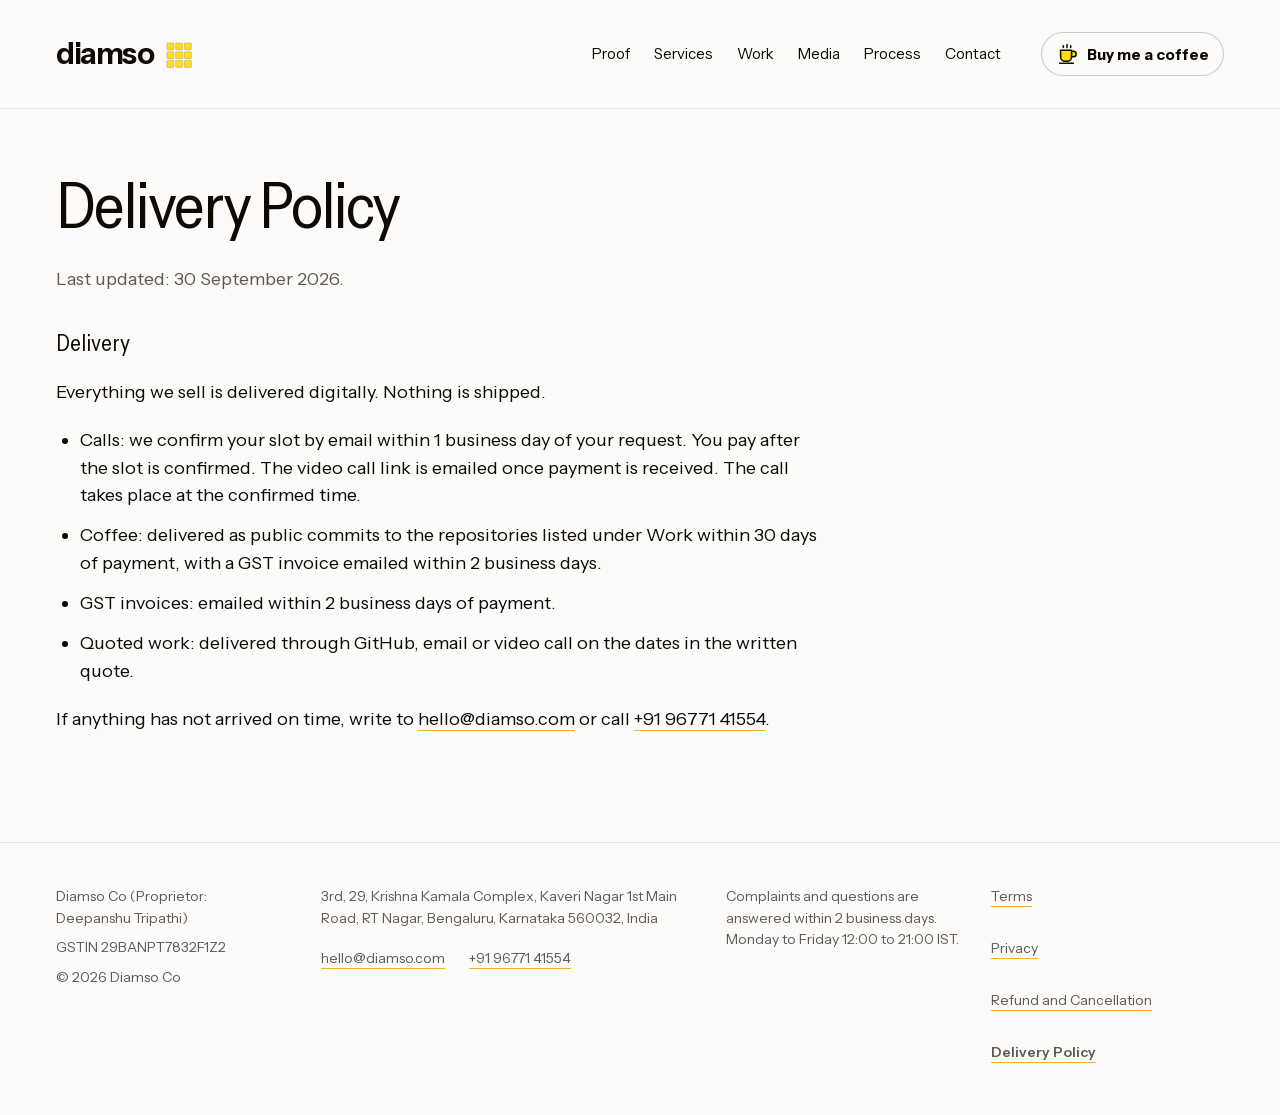
==== delivery.html @ 6c31264f "Add the built site for staging Closes #1" ====
<!doctype html><html lang="en"><head><meta charset="utf-8"><meta name="viewport" content="width=device-width,initial-scale=1"><title>Delivery Policy · Diamso Co</title><meta name="description" content="Delivery Policy for services from Diamso Co."><meta property="og:title" content="Delivery Policy · Diamso Co"><meta property="og:description" content="Delivery Policy for services from Diamso Co."><meta property="og:url" content="https://diamso.com/"><meta property="og:image" content="https://diamso.com/og.png"><meta name="twitter:card" content="summary_large_image"><link rel="icon" href="data:image/svg+xml,%3Csvg xmlns='http://www.w3.org/2000/svg' viewBox='0 0 3 3'%3E%3Cpath fill='%23FBAB30' d='M1 0h1v1H1zM2 1h1v1H2zM0 2h3v1H0z'/%3E%3C/svg%3E"><link rel="preload" href="fonts/instrument-sans-latin.woff2" as="font" type="font/woff2" crossorigin="anonymous"><link rel="stylesheet" href="site.css"></head><body><a class="skip" href="#main">Skip to content</a><header class="shell site-header"><a class="brand" href="index.html#hero" aria-label="Diamso home">diamso <svg id="logo-mark" viewBox="0 0 32 32" width="28" height="28" aria-hidden="true"><rect width="32" height="32" fill="#FCFBF9"/><rect x="1" y="1" width="8" height="8" rx="1" fill="#FFDE1F" stroke="#0D0A03" stroke-opacity=".18"/><rect x="11" y="1" width="8" height="8" rx="1" fill="#FFDE1F" stroke="#0D0A03" stroke-opacity=".18"/><rect x="21" y="1" width="8" height="8" rx="1" fill="#FFDE1F" stroke="#0D0A03" stroke-opacity=".18"/><rect x="1" y="11" width="8" height="8" rx="1" fill="#FFDE1F" stroke="#0D0A03" stroke-opacity=".18"/><rect x="11" y="11" width="8" height="8" rx="1" fill="#FFDE1F" stroke="#0D0A03" stroke-opacity=".18"/><rect x="21" y="11" width="8" height="8" rx="1" fill="#FFDE1F" stroke="#0D0A03" stroke-opacity=".18"/><rect x="1" y="21" width="8" height="8" rx="1" fill="#FFDE1F" stroke="#0D0A03" stroke-opacity=".18"/><rect x="11" y="21" width="8" height="8" rx="1" fill="#FFDE1F" stroke="#0D0A03" stroke-opacity=".18"/><rect x="21" y="21" width="8" height="8" rx="1" fill="#FFDE1F" stroke="#0D0A03" stroke-opacity=".18"/></svg></a><nav aria-label="Main navigation"><a href="index.html#proof">Proof</a><a href="index.html#services">Services</a><a href="index.html#work">Work</a><a href="index.html#media">Media</a><a href="index.html#practice">Process</a><a href="index.html#contact">Contact</a></nav><div class="coffee-slot" id="coffee"><div class="bmc"><a class="bmc-button" href="index.html#coffee"><svg class="bmc-cup" viewBox="0 0 24 24" fill="#FFDD00" stroke="#0D0A03" stroke-width="1.7" stroke-linecap="round" stroke-linejoin="round" aria-hidden="true"><path d="M5 8h12v7a5 5 0 0 1-5 5h-2a5 5 0 0 1-5-5V8Zm12 1h2a3 3 0 0 1 0 6h-2M4 22h15M8 3v2m4-3v3m4-2v2"/></svg>Buy me a coffee</a></div></div></header><main id="main" class="shell policy"><h1>Delivery Policy</h1><p class="updated">Last updated: 30 September 2026.</p><div class="policy-content"><h2>Delivery</h2><p>Everything we sell is delivered digitally. Nothing is shipped.</p>
<ul><li>Calls: we confirm your slot by email within 1 business day of your request. You pay after the slot is confirmed. The video call link is emailed once payment is received. The call takes place at the confirmed time.</li><li>Coffee: delivered as public commits to the repositories listed under Work within 30 days of payment, with a GST invoice emailed within 2 business days.</li><li>GST invoices: emailed within 2 business days of payment.</li><li>Quoted work: delivered through GitHub, email or video call on the dates in the written quote.</li></ul>
<p>If anything has not arrived on time, write to <a href="mailto:hello@diamso.com">hello@diamso.com</a> or call <a href="tel:+919677141554">+91 96771 41554</a>.</p></div></main><footer class="shell"><div><p>Diamso Co (Proprietor: Deepanshu Tripathi)</p><p>GSTIN 29BANPT7832F1Z2</p><p>© 2026 Diamso Co</p></div><address><span>3rd, 29, Krishna Kamala Complex, Kaveri Nagar 1st Main Road, RT Nagar, Bengaluru, Karnataka 560032, India</span><a href="mailto:hello@diamso.com">hello@diamso.com</a><a href="tel:+919677141554">+91 96771 41554</a></address><p>Complaints and questions are answered within 2 business days. Monday to Friday 12:00 to 21:00 IST.</p><nav aria-label="Business policies"><a href="terms.html">Terms</a><a href="privacy.html">Privacy</a><a href="refunds.html">Refund and Cancellation</a><a href="delivery.html" aria-current="page">Delivery Policy</a></nav></footer></body></html>
---- site.css ----
@font-face{font-family:'Instrument Sans';font-style:normal;font-weight:400 700;font-stretch:75% 100%;font-display:swap;src:url('fonts/instrument-sans-latin-ext.woff2') format('woff2');unicode-range:U+0100-02FF,U+0300-036F,U+1E00-1EFF,U+20A0-20AB,U+20AD-20C0,U+2113,U+2C60-2C7F,U+A720-A7FF;}
@font-face{font-family:'Instrument Sans';font-style:normal;font-weight:400 700;font-stretch:75% 100%;font-display:swap;src:url('fonts/instrument-sans-latin.woff2') format('woff2');unicode-range:U+0000-00FF,U+2000-206F,U+20AC,U+2122,U+2191,U+2193,U+2212,U+FEFF,U+FFFD;}
@font-face{font-family:'JetBrains Mono';font-style:normal;font-weight:400 500;font-stretch:75% 100%;font-display:swap;src:url('fonts/jetbrains-mono-latin-ext.woff2') format('woff2');unicode-range:U+0100-02FF,U+0300-036F,U+1E00-1EFF,U+20A0-20AB,U+20AD-20C0,U+2113,U+2C60-2C7F,U+A720-A7FF;}
@font-face{font-family:'JetBrains Mono';font-style:normal;font-weight:400 500;font-stretch:75% 100%;font-display:swap;src:url('fonts/jetbrains-mono-latin.woff2') format('woff2');unicode-range:U+0000-00FF,U+2000-206F,U+20AC,U+2122,U+2191,U+2193,U+2212,U+FEFF,U+FFFD;}

:root{--paper:#FCFBF9;--ink:#0D0A03;--graphite:#5E5A52;--rule:#0D0A031a;--life:#FBAB30;--ease:cubic-bezier(.32,.72,0,1)}*{box-sizing:border-box}html{scroll-behavior:smooth;scroll-padding-top:32px}body{margin:0;background:var(--paper);color:var(--ink);font:400 18px/1.55 'Instrument Sans','Instrument Fallback',sans-serif}a{color:inherit;text-decoration-line:underline;text-decoration-color:var(--life);text-decoration-thickness:1px;text-underline-offset:5px}a:hover,a:focus-visible{text-decoration-thickness:3px}button{font:inherit;color:inherit;cursor:pointer}button,a{-webkit-tap-highlight-color:transparent}button:focus-visible,a:focus-visible{outline:2px solid var(--ink);outline-offset:5px}button{border-radius:2px}button[hidden],[hidden]{display:none!important}.shell{max-width:1352px;padding-inline:56px;margin-inline:auto}.site-header{min-height:108px;display:flex;align-items:center;gap:40px}.brand{font-size:30px;font-weight:650;letter-spacing:-1.5px;text-decoration:none}.brand span{font-size:25px;margin-left:8px}.site-header nav{display:flex;gap:24px;margin-left:auto;font-size:15px}.site-header nav a{text-decoration:none}.site-header nav a[aria-current]{text-decoration:underline;text-decoration-color:var(--life);text-decoration-thickness:3px}.coffee-slot{flex-shrink:0}.coffee-fallback{display:block;background:var(--paper);border:1px solid #0D0A0333;padding:6px 16px;border-radius:999px;font-size:15px;text-decoration:none}.skip{position:fixed;top:-100px;left:16px;z-index:100;background:var(--paper);padding:12px}.skip:focus{top:12px}h1,h2,h3,p{margin:0}h1,h2{font-weight:420;font-stretch:88%;letter-spacing:-.03em;line-height:1.02}h1{font-size:clamp(58px,6.2vw,88px)}h2{font-size:56px;max-width:900px}h3{font-size:28px;line-height:1.2;font-weight:500;letter-spacing:-.02em}.lead{font-size:24px;line-height:1.45;max-width:38ch;color:var(--graphite)}p{max-width:64ch}.muted{color:var(--graphite)}.hero{position:relative;display:grid;grid-template-columns:55% 45%;min-height:740px;padding-top:72px;padding-bottom:96px;overflow:hidden;border-top:1px solid var(--rule)}.hero-copy{z-index:1}.hero .lead{margin-top:28px;max-width:35ch}.actions{display:flex;gap:28px;align-items:center;margin-top:36px;font-size:15px;flex-wrap:wrap}.email-button{border:1px solid var(--ink);padding:14px 18px;text-decoration:none;border-radius:2px}.email-button span{margin-left:12px}.hero-art{position:relative;min-height:480px;margin-right:-56px}.hero-art canvas{position:absolute;width:100%;height:100%;inset:0;opacity:0}.hero-art.life-ready canvas{opacity:1}.hero-cube{position:absolute;inset:0;display:grid;place-items:center}.static-cube{width:300px;max-width:100%;height:auto}.hero-cube>#hero-cube{position:absolute;inset:0;display:grid;place-items:center}.hero-art.life-running .hero-cube{opacity:0}.hero-cube{transition:opacity .7s var(--ease)}.has-cube>.static-cube{visibility:hidden}#pause{position:absolute;bottom:16px;right:24px;background:var(--paper);border:1px solid var(--rule);padding:8px 14px;font-size:14px;z-index:3}.proof{display:grid;grid-template-columns:repeat(4,1fr);gap:40px;padding-top:48px;padding-bottom:56px;border-top:1px solid var(--rule);border-bottom:1px solid var(--rule)}.digits{display:block;height:65px;width:auto;max-width:100%;margin-bottom:22px}.proof p{font-size:15px;color:var(--graphite);max-width:25ch}.section{padding-top:160px;padding-bottom:64px;border-bottom:1px solid var(--rule)}.section h2{margin-bottom:56px}ul{list-style:none;padding:0;margin:0}.work-list>li{display:grid;grid-template-columns:40px 55px 1fr 1.5fr 100px;align-items:center;gap:24px;padding:30px 0;border-top:1px solid var(--rule)}.glyph{width:32px;height:32px}.work-list time,.work-list a{font-size:15px}.work-list p{color:var(--graphite);font-size:17px}.section-heading{display:flex;align-items:baseline;justify-content:space-between;gap:24px}.section-heading>a{white-space:nowrap;font-size:15px}.pull-list li{display:grid;grid-template-columns:1.3fr 1.25fr 100px 80px;gap:24px;align-items:center;padding:22px 0;border-top:1px solid var(--rule);font-size:15px}.pull-list code{font:400 13px/1.55 'JetBrains Mono',monospace;overflow-wrap:anywhere}.pull-list time{font-size:14px;color:var(--graphite)}.change{height:4px;background:var(--rule);display:block}.change span{height:4px;background:var(--life);display:block}.media-columns{display:grid;grid-template-columns:1fr 1.2fr;gap:72px}.media-columns h3{margin-bottom:24px}.press-list li{padding:22px 0;border-top:1px solid var(--rule);font-size:17px}.video-list{display:grid;grid-template-columns:repeat(2,minmax(0,1fr));gap:32px 24px}.video-play{display:block;text-align:left;padding:0;border:0;background:transparent;width:100%}.poster{display:grid;place-items:center;aspect-ratio:16/9;background:repeating-conic-gradient(#FBAB3033 0% 25%,transparent 0% 50%) 0 0/22px 22px;position:relative;border:1px solid var(--rule);overflow:hidden}.poster canvas{width:100%;height:100%;position:absolute;inset:0}.play{z-index:1;background:var(--paper);border:1px solid var(--rule);padding:8px 16px;font-size:20px}.video-title{display:block;font-size:17px;line-height:1.35;margin-top:16px}.video-meta{display:block;font-size:14px;color:var(--graphite);margin-top:7px}.video iframe{width:100%;aspect-ratio:16/9;border:0}.practice-layout{display:grid;grid-template-columns:1fr 1.2fr;gap:72px}.services ul{margin-top:30px}.services li{padding:12px 0;border-bottom:1px solid var(--rule)}.practice-art{display:grid;place-items:center;position:relative;height:300px;margin-bottom:32px}.practice-art>#practice-cube{position:absolute;inset:0;display:grid;place-items:center}.steps{list-style:none;margin:0;padding:0}.steps button{border-top:1px solid var(--rule)}.steps button{display:flex;gap:24px;width:100%;text-align:left;padding:24px 16px;border:0;border-top:1px solid var(--rule);border-left:3px solid transparent;background:none;border-radius:2px}.steps button[aria-pressed=true]{box-shadow:inset 0 -2px var(--ink)}.step-marker{height:28px;width:28px;flex-shrink:0;position:relative;text-align:center;font-size:15px;color:var(--ink)}.step-marker:before{content:'';position:absolute;inset:0;background:var(--face);border:1px solid #E7E3DA;opacity:.3}.steps strong{display:block;font-size:22px;font-weight:500}.steps button>span>span{display:block;margin-top:8px;color:var(--graphite);font-size:17px}.directory{display:grid;grid-template-columns:repeat(4,1fr);gap:40px}.directory h3{font-size:22px;margin-bottom:24px}.directory li{padding:7px 0;font-size:17px}.contact{padding-bottom:100px}.contact h2{font-size:34px;color:var(--ink);margin-bottom:28px}.contact-email{font-size:clamp(30px,6vw,80px);letter-spacing:-.04em;line-height:1.2;overflow-wrap:anywhere}.contact-email span{font-size:.7em}footer{display:flex;gap:32px;justify-content:space-between;padding-top:32px;padding-bottom:40px;font-size:14px;color:var(--graphite)}.coffee-slot .bmc{font-family:inherit}.coffee-slot .bmc-button{box-shadow:none;font-family:inherit}.coffee-slot .bmc-dialog{background:var(--paper);border-radius:2px}.coffee-slot .bmc-choice{border-radius:2px}
@media(min-width:1600px){.shell{max-width:1352px}}
@media(max-width:1050px){.shell{padding-inline:32px}.site-header{gap:24px;flex-wrap:wrap;padding-block:24px}.site-header nav{gap:18px}.hero-art{margin-right:-32px}.hero{min-height:650px}.media-columns,.practice-layout{gap:40px}.work-list>li{gap:16px;grid-template-columns:32px 45px 1fr 1.3fr 80px}.pull-list li{grid-template-columns:1.3fr 1fr 90px}.change{display:none}}
@media(max-width:700px){body{font-size:17px}.shell{padding-inline:16px}.site-header{gap:18px;justify-content:space-between}.brand{font-size:27px}.site-header nav{order:3;width:100%;justify-content:space-between;margin:0;gap:10px;font-size:14px}.coffee-slot .bmc-button{font-size:13px;padding:9px 12px}.hero{display:flex;flex-direction:column;padding-top:44px;padding-bottom:0;min-height:0}.hero h1{font-size:44px}.lead{font-size:19px}.hero .lead{max-width:31ch;margin-top:24px}.actions{gap:20px;margin-top:28px;font-size:14px}.hero-art{height:320px;min-height:320px;margin:44px -16px 0}.hero-art .static-cube{width:250px}.proof{grid-template-columns:1fr 1fr;gap:36px 24px;padding-block:36px}.digits{height:48px;margin-bottom:16px}.proof p{font-size:14px}.section{padding-top:88px;padding-bottom:40px}h2{font-size:34px}h3{font-size:22px}.section h2{margin-bottom:32px}.work-list>li{grid-template-columns:28px 1fr auto;gap:14px;padding:24px 0}.work-list time{grid-column:3;grid-row:1}.work-list h3{grid-column:2;grid-row:1}.work-list p{grid-column:2/4}.work-list a{grid-column:2/4}.glyph{width:25px}.section-heading{display:block}.section-heading>a{display:inline-block;margin-bottom:24px}.pull-list li{grid-template-columns:1fr auto;gap:10px 16px}.pull-list li>a{grid-column:1/3}.pull-list li>span:not(.change){grid-column:1}.pull-list time{font-size:12px}.media-columns,.practice-layout{grid-template-columns:1fr;gap:48px}.video-list{gap:28px 18px}.video-title{font-size:16px}.video-meta{font-size:14px}.practice-art{height:260px}.practice-art .static-cube{width:250px}.directory{grid-template-columns:1fr 1fr;gap:36px}.directory h3{margin-bottom:16px}.contact h2{font-size:28px}.contact{padding-bottom:64px}footer{flex-wrap:wrap;gap:12px 24px}footer span:last-child{width:100%}}
@media(prefers-reduced-motion:reduce){html{scroll-behavior:auto}*,*:before,*:after{animation:none!important;transition:none!important}}

.hero-art.life-condensed canvas{opacity:0;transition:opacity .7s var(--ease)}

.poster{background:var(--paper)}.step-marker{padding-left:14px;width:42px}.step-marker:before{inset:7px auto auto 0;width:9px;height:14px;opacity:1}
/* Round 2: clear evidence, persistent captions and a sticky practice face. */
.sr-only{position:absolute;width:1px;height:1px;padding:0;margin:-1px;overflow:hidden;clip-path:inset(50%);white-space:nowrap;border:0}
#logo-mark{vertical-align:middle;margin-left:8px;flex-shrink:0}.email-button{background:var(--ink);color:var(--paper)}
.hero{overflow:visible}.hero-visual{min-width:0}.hero-art{height:100%;min-height:480px}.hero-cube{will-change:auto}#pause{position:relative;display:block;bottom:auto;right:auto;margin:12px 0 20px auto;min-height:44px}.digits{height:88px;margin-bottom:12px}.proof-number{display:block;font-size:15px;color:var(--graphite);margin-bottom:8px}.proof-source{display:inline-block;font-size:14px;margin-top:12px}.proof{gap:28px}.ways ul>li{display:grid;grid-template-columns:1fr 1.5fr;gap:32px;padding:28px 0;border-top:1px solid var(--rule)}.ways p{color:var(--graphite)}
.pull-columns{display:grid;grid-template-columns:1.3fr 1.25fr 100px 100px;gap:24px;font-size:14px}.pull-list li{grid-template-columns:1.3fr 1.25fr 100px 100px}.change-note{font-size:14px;color:var(--graphite);margin-block:12px 20px}.change-count{display:block;margin-bottom:8px;font-variant-numeric:tabular-nums}.change{display:block}.change-value{min-width:80px}
.poster-outlet{position:absolute;z-index:1;inset:12px 12px auto;font-size:21px;line-height:1.1;font-weight:500;max-width:90%;color:var(--ink);background:var(--paper)}.video iframe:focus{outline:2px solid var(--ink);outline-offset:5px}.video-play{position:relative}.play{margin-top:32px}.poster canvas{opacity:0}.poster-painted canvas{opacity:1}
.services{margin-bottom:48px;display:grid;grid-template-columns:1fr 1.2fr;gap:72px}.services ul{margin:0}.practice-layout{align-items:start}.practice-art{position:sticky;top:120px;height:300px;margin:0}.steps button[aria-checked=true]{border-left:3px solid var(--ink)}.steps button[aria-checked=true] strong{font-weight:600}.steps button{min-height:132px}.directory{display:block}.directory>div{display:flex;align-items:baseline;gap:40px;padding:22px 0;border-top:1px solid var(--rule);color:var(--graphite)}.directory h3{min-width:150px;margin:0;font-size:18px}.directory ul{display:flex;flex-wrap:wrap;gap:8px 24px}.directory li{font-size:15px;padding:0}.directory>.directory-person{color:var(--ink);padding-block:30px}.directory-person h3{font-size:28px}.directory-person li{font-size:22px}.contact{position:relative}#contact-flight{position:absolute;top:0;left:0;width:100%;height:100%;pointer-events:none}footer{flex-wrap:wrap}footer span:nth-child(2){max-width:55ch}
@media(max-width:1050px){.pull-columns,.pull-list li{grid-template-columns:1.2fr 1fr 90px 80px;gap:16px}.services{gap:40px}.hero-art{height:100%}}
@media(max-width:700px){.hero-visual{margin-top:44px}.hero-art{height:380px;min-height:380px;margin:0 -16px}.hero-art .static-cube{width:min(280px,calc(100% - 48px))}.digits{height:56px}.ways ul>li{grid-template-columns:1fr;gap:12px}.pull-columns{display:flex;justify-content:flex-end}.pull-columns>span:not(:last-child){display:none}.pull-list li{grid-template-columns:1fr auto}.pull-list li>.change-value{grid-column:1/-1;display:grid;grid-template-columns:60px 1fr;align-items:center;gap:16px}.change-count{margin:0}.services{display:block}.services ul{margin-top:24px}.practice-layout{display:flex;flex-direction:column;gap:20px}.practice-art{order:-1;position:sticky;top:0;height:200px;width:100%;background:var(--paper);z-index:2}.practice-art .static-cube{height:180px;width:auto}.steps{width:100%}.steps button{min-height:150px;scroll-margin-top:210px}.directory>div{display:block}.directory h3{margin-bottom:12px}.site-header nav a,.work-list a,.pull-list a,.press-list a,.directory a,.proof-source{display:inline-block;min-height:44px;padding-block:11px}.contact{padding-top:120px}footer{display:block}footer>span,footer>a{display:block;margin-bottom:12px}}
@media(max-width:599px){.video-list{grid-template-columns:1fr}.poster-outlet{font-size:26px}}

/* Round 2b: quiet field, staged logo arrival and smaller numeric captions. */
.hero-art:before{content:'';position:absolute;inset:0;pointer-events:none;background-image:linear-gradient(#0D0A0312 1px,transparent 1px),linear-gradient(90deg,#0D0A0312 1px,transparent 1px);background-size:32px 32px;mask-image:linear-gradient(to right,transparent,#000 55%)}
#hero-life{background-image:none!important}
.logo-pending #logo-mark rect[x]{fill:var(--paper);stroke-opacity:.3;stroke-width:1px}











.vendor-note{display:block;font-size:12px;color:var(--graphite);margin-top:4px}
@media(prefers-reduced-motion:reduce){.logo-pending #logo-mark rect[x]{fill:#FFDE1F;stroke-opacity:.18}}

/* Round 3: a retained hero cube, a face echo and quiet evidence. */
@font-face{font-family:'Instrument Fallback';src:local('Arial');size-adjust:100.4%;ascent-override:96%;descent-override:24%;line-gap-override:0%}
.hero-proof{font-size:15px;color:var(--graphite);margin-top:24px;max-width:54ch}.hero-proof span{display:block}
.logo-pending #logo-mark.logo-solved rect[x]{fill:#FFDE1F;stroke-opacity:.18}
.logo-echo{position:fixed;z-index:30;pointer-events:none;transform-origin:0 0;margin:0}
.digits{height:84px;width:calc(var(--digit-width)*12px);max-width:none}
.terms{margin-top:32px;font-size:17px}
.proof-detail{display:block;margin-top:8px;font-size:14px}
.pull-table{width:100%;border-collapse:collapse;text-align:left;table-layout:fixed;font-size:15px}
.pull-table caption{text-align:left;color:var(--graphite);font-size:14px;margin-bottom:20px}
.pull-table th{font-weight:500;color:var(--graphite)}
.pull-table th,.pull-table td{padding:22px 16px 22px 0;border-top:1px solid var(--rule);vertical-align:top}
.pull-table th:nth-child(1){width:30%}.pull-table th:nth-child(2){width:40%}.pull-table th:nth-child(3){width:16%}.pull-table th:nth-child(4){width:14%}
.pull-table code{font:400 13px/1.55 'JetBrains Mono',monospace;overflow-wrap:anywhere}
.pull-table time,.pull-table .change-count{color:var(--graphite)}.cell-label{display:none}
.video-frame:focus-within{outline:2px solid var(--ink);outline-offset:5px}
.play{display:grid;place-items:center;width:72px;height:72px;border-radius:50%;padding:0;margin:0}
.poster-outlet{font-size:18px;max-height:44px}.video iframe{display:block}
.directory a{padding:0 8px;display:inline-block}
.contact-email.landed{text-decoration-thickness:3px;text-decoration-color:var(--life)}
.coffee-fallback:hover,.coffee-fallback:focus-visible{background:#FFDD00}
@media(min-width:768px){.hero-art{height:100%;min-height:480px}}
@media(max-width:767px){
 .hero{display:flex;flex-direction:column;padding-top:16px;padding-bottom:40px;min-height:0}
 .hero-visual{order:-1;margin-top:0}.hero-art{height:260px;min-height:260px;margin:0 -16px}
 .hero-art .static-cube{width:212px}.hero h1{font-size:44px}.lead{font-size:19px}
 .proof{grid-template-columns:repeat(2,minmax(0,1fr));gap:32px 12px}.digits{height:56px;width:calc(var(--digit-width)*8px)}
 .proof>div{min-width:0}.proof>div:nth-child(n+3){grid-column:1/-1}
 .ways ul>li{grid-template-columns:1fr;gap:12px}
 .practice-layout{display:flex;flex-direction:column;gap:20px}.steps{width:100%}
 .practice-art{order:-1;position:sticky;top:0;height:200px;flex-shrink:0;width:100%;background:var(--paper);z-index:2}
 .practice-art .static-cube{height:180px;width:auto}.steps button{scroll-margin-top:210px}
 .pull-table,.pull-table tbody,.pull-table tr,.pull-table td{display:block;width:100%}
 .pull-table thead{display:none}.pull-table tr{border-top:1px solid var(--rule);padding:20px 0}
 .pull-table td{border:0;padding:6px 0}.pull-table caption{display:block}.cell-label{display:inline}
 .pull-table a{display:inline-block;min-height:44px;padding-block:11px}
 .press-list li:nth-child(n+6){display:none}
 .directory a{min-height:44px;padding-block:11px}
}

/* Round 7: bright-only guards and the phone reading order. */
:root{color-scheme:light}
.proof-source{text-decoration-color:var(--life)}
.contact h2{position:relative;z-index:1}
@media(max-width:767px){
 .hero-copy{display:contents}.hero h1{order:0}.hero .lead{order:1}.actions{order:2}.hero-proof{order:3}.hero-visual{order:4}.hero-art{height:300px;min-height:300px}
 .site-header nav{gap:16px}.merge-count{position:static;width:auto!important;height:auto;overflow:visible;clip-path:none}.change{display:block;width:120px;height:4px}.change span{height:4px}
 .poster .play{bottom:12px;right:12px;left:auto;width:48px;height:48px}
}

@media(min-width:1200px){.proof{grid-template-columns:1fr .7fr 1.5fr 1.3fr}}
@media(min-width:768px) and (max-width:1199px){.proof{grid-template-columns:1fr 1fr}}

/* Calls, business details and shared policy pages. */
.calls-button{display:inline-flex;align-items:center;min-height:44px;padding:8px 16px;border:1px solid var(--ink);border-radius:2px;text-decoration:none;font-size:15px;background:var(--paper)}
.calls-service .bmc,.calls-service .calls-button{margin-top:16px}.contact-actions{display:flex;align-items:center;gap:24px;flex-wrap:wrap}.contact-phone{margin-block:28px 12px}.contact address{margin-top:20px;max-width:64ch;font-style:normal;color:var(--graphite)}
footer nav{display:flex;flex-wrap:wrap;gap:12px 24px;width:100%}footer nav a,footer>a{display:inline-flex;align-items:center;min-height:44px}
.policy{padding-top:64px;padding-bottom:88px;border-block:1px solid var(--rule)}.policy h1{font-size:clamp(36px,6vw,64px);margin-bottom:28px}.policy .updated{color:var(--graphite);margin-bottom:36px}.policy-content{max-width:64ch}.policy-content p{margin-block:20px}.policy-content ul{list-style:disc;padding-left:24px;margin-block:20px}.policy-content li{margin-block:12px}

/* Round 4: compact controls, readable evidence and shared policy layout. */
h2{text-wrap:balance}.site-header nav a{padding-block:10px}
.hero-visual{position:relative}.hero-art .static-cube{width:380px}
.actions{gap:12px}.actions>a,.actions>button{height:48px;display:inline-flex;align-items:center;padding-block:0}.email-button{background:var(--ink);color:var(--paper)}
#pause{position:absolute;top:16px;right:16px;width:32px;height:32px;bottom:auto;padding:0;display:grid;place-items:center;font-size:16px}
.proof-number{position:absolute;width:1px;height:1px;padding:0;margin:-1px;overflow:hidden;clip-path:inset(50%);white-space:nowrap}
.calls-service .call-options{display:flex;flex-wrap:wrap;gap:12px}.calls-service .calls-button{height:48px;margin:0}.calls-service .gst-note{margin-top:16px}
.quote-button{display:inline-flex;align-items:center;min-height:48px;padding:8px 16px;border:1px solid var(--ink);border-radius:2px;font-size:15px;text-decoration:none}.quote-action p{margin-bottom:12px}.ways ul>li{grid-template-columns:1fr 1.5fr}.quote-action{grid-column:2}.calls-service>p,.calls-service .call-options{grid-column:2}
.poster img{display:block;width:100%;height:auto}.poster .play{position:absolute}.poster{background:var(--paper)}
.steps button[aria-current=step]{border-left:3px solid var(--ink)}.step-marker[style="--face:#FFFFFF"]:before{border:1px solid #A39D90;opacity:1}
footer{display:grid;grid-template-columns:1fr 1.6fr 1fr 1fr;align-items:baseline;gap:32px}footer address{display:flex;flex-wrap:wrap;gap:8px 24px;font-style:normal}footer address span{flex-basis:100%}footer address a{display:inline-flex;align-items:center;min-height:44px}footer nav{display:flex;flex-direction:column;gap:8px}footer p{margin-bottom:8px}footer [aria-current=page]{font-weight:600}
.policy-content h2{font-size:22px;line-height:1.3;letter-spacing:0;margin-top:32px}.policy-offer{margin-bottom:24px}
@media(max-width:1100px){.site-header{gap:20px}.site-header nav{gap:16px}.site-header nav a{white-space:nowrap}footer{grid-template-columns:1fr 1fr}}
@media(max-width:767px){.cell-label{display:block;font-size:14px;color:var(--graphite);margin-top:12px}.merge-date,.merge-count{position:absolute;width:1px!important;height:1px;overflow:hidden;clip-path:inset(50%)}.practice-art{height:120px}.practice-art .static-cube{height:120px}.steps button{scroll-margin-top:136px}}
@media(max-width:699px){
 .site-header{display:grid;grid-template-columns:1fr auto;gap:8px 12px;min-height:0;padding-top:12px;padding-bottom:12px}.site-header .brand{font-size:28px}.site-header .coffee-slot{grid-column:2;grid-row:1}.site-header nav{grid-column:1/-1;grid-row:2;display:flex;flex-wrap:nowrap;overflow-x:auto;gap:24px;width:100%;margin:0}.site-header nav a{flex-shrink:0}
 .hero{padding-top:20px}.hero-copy{order:0}.hero-visual{order:1;margin-top:24px}.hero-art{height:240px;min-height:240px;margin:0}.hero-art .static-cube{width:192px}.hero .lead{margin-top:20px;font-size:19px}.actions{margin-top:24px;gap:12px}.hero-proof{margin-top:20px}
 .calls-service>p,.calls-service .call-options,.quote-action{grid-column:auto}.calls-service .call-options{display:flex;flex-direction:column;align-items:stretch}.calls-service .calls-button{height:auto;min-height:72px}.ways ul>li{grid-template-columns:1fr}.quote-action{margin-top:4px}footer{grid-template-columns:1fr;gap:24px}footer nav{flex-direction:row}footer>div,footer>address,footer>p,footer>nav{margin:0}
}

.calls-service>div{grid-column:2}.calls-service .call-options{flex-direction:column;align-items:stretch}.calls-service .calls-button{min-height:48px;height:48px}.calls-service>div>.calls-button{min-height:48px;height:48px;margin-top:16px}
@media(max-width:699px){.calls-service>div{grid-column:auto}}

/* Round 5: compact phone art and the final service, media and navigation treatment. */
p{text-wrap:pretty}.mainnet-label{display:block;font-size:14px;color:var(--graphite);margin-bottom:4px}.shared-quote{margin:24px 0 0 calc(40% + 32px)}.shared-quote p{margin-bottom:12px}.change{width:120px;height:6px}.change span{height:6px}.poster{isolation:isolate}.poster img{filter:grayscale(1) contrast(1.1)}.poster:after{content:'';position:absolute;inset:0;background:#FCFBF999;mix-blend-mode:multiply;pointer-events:none}.poster .play{bottom:12px;left:12px;width:44px;height:44px;margin:0;padding:0;display:grid;place-items:center;background:var(--life);border:1px solid var(--ink)}.practice-art{height:300px}.practice-art .static-cube{width:300px;height:300px}.site-header nav{position:relative}
@media(max-width:767px){.hero-art{height:220px;min-height:220px}.hero-visual{margin-top:0}.hero-copy{display:contents}.hero h1{order:0}.hero-visual{order:1}.hero .lead{order:2}.actions{order:3}.hero-proof{order:4}#pause{width:44px;height:44px}.practice-art{height:120px}.practice-art .static-cube{width:120px;height:120px}.shared-quote{margin-left:0}.calls-service .call-options{gap:12px}.calls-service .calls-button{font-size:17px;font-weight:500;font-variant-numeric:tabular-nums;justify-content:space-between}.calls-service .calls-button:after{content:'→';margin-left:auto}}
@media(max-width:699px){.site-header nav{gap:20px;padding-right:24px}.site-header nav:after{content:'';position:absolute;right:0;top:0;width:24px;height:100%;pointer-events:none;background:linear-gradient(to right,transparent,var(--paper))}.site-header nav.at-end:after{display:none}}

/* Round 6: defer the hero ending, then keep the rest of the page quiet. */
html.logo-pending .hero-cube .static-cube{visibility:hidden}
.coffee-slot .bmc .bmc-button{display:inline-flex;align-items:center;justify-content:center;gap:9px;height:44px;padding:6px 14px;border:1px solid #0D0A0333;border-radius:999px;background:var(--paper);color:var(--ink);font:700 15px/1.4 'Instrument Sans',sans-serif;text-decoration:none}
.coffee-slot .bmc .bmc-button:hover,.coffee-slot .bmc .bmc-button:focus-visible{background:#FFDD00}
.coffee-slot .bmc .bmc-cup{width:22px;height:22px;flex:none}
.shared-quote{margin-left:0}
.calls-service .calls-button{display:grid;grid-template-columns:minmax(0,1fr) auto auto;align-items:center;gap:12px;min-height:48px;height:auto;text-align:left}
.calls-service .calls-button:after{content:'→';margin-left:0}
.call-name{min-width:0}.call-price{white-space:nowrap}.call-detail{grid-column:1/-1;color:var(--graphite);font-size:14px}
.contact h2{font-size:56px}
.video-list>li:first-child .poster{width:100%;margin:0}
@media(max-width:767px){
 .hero-art{height:300px;min-height:300px}
 .hero-art .static-cube{width:180px;height:180px}
 .practice-art{height:120px}
 .practice-art .static-cube{width:96px;height:96px}
 .contact h2{font-size:34px}
 .change,.change span{height:4px}
}

/* Round 7b: final phone overrides follow the later compact rules above. */
@media(max-width:767px){
 .hero-copy{display:contents}.hero h1{order:0}.hero .lead{order:1}.actions{order:2}.hero-proof{order:3}.hero-visual{order:4}
}
@media(max-width:699px){
 .site-header nav{gap:16px;overflow:visible;padding-right:0}.site-header nav:after{display:none}
}
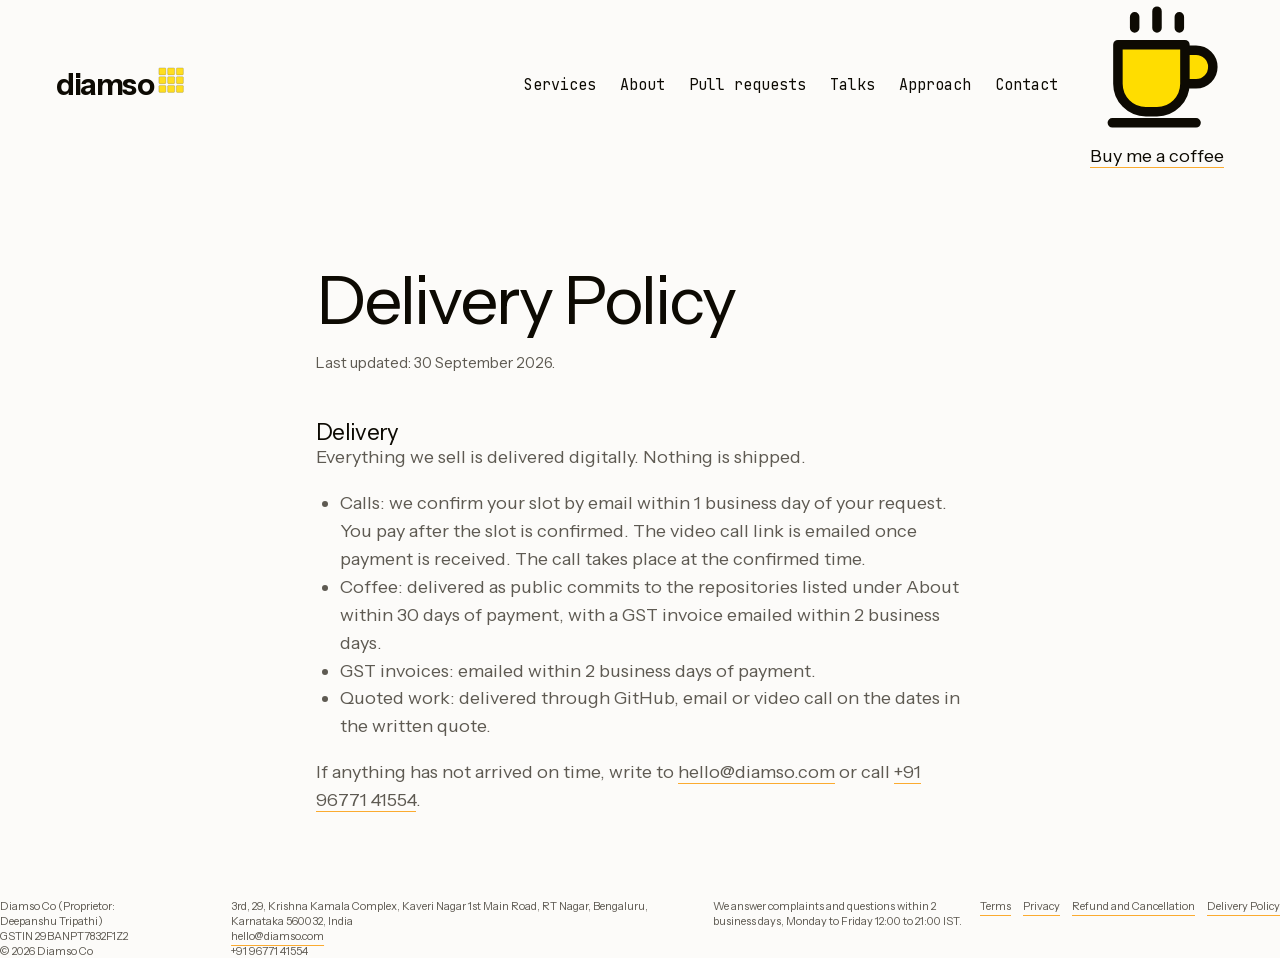
==== commit 4a17623b: "Slides, Life landing, cube approach, calendar booking Full-screen slides with a side nav. Services f" ====
--- a/delivery.html
+++ b/delivery.html
@@ -1,3 +1,49 @@
-<!doctype html><html lang="en"><head><meta charset="utf-8"><meta name="viewport" content="width=device-width,initial-scale=1"><title>Delivery Policy · Diamso Co</title><meta name="description" content="Delivery Policy for services from Diamso Co."><meta property="og:title" content="Delivery Policy · Diamso Co"><meta property="og:description" content="Delivery Policy for services from Diamso Co."><meta property="og:url" content="https://diamso.com/"><meta property="og:image" content="https://diamso.com/og.png"><meta name="twitter:card" content="summary_large_image"><link rel="icon" href="data:image/svg+xml,%3Csvg xmlns='http://www.w3.org/2000/svg' viewBox='0 0 3 3'%3E%3Cpath fill='%23FBAB30' d='M1 0h1v1H1zM2 1h1v1H2zM0 2h3v1H0z'/%3E%3C/svg%3E"><link rel="preload" href="fonts/instrument-sans-latin.woff2" as="font" type="font/woff2" crossorigin="anonymous"><link rel="stylesheet" href="site.css"></head><body><a class="skip" href="#main">Skip to content</a><header class="shell site-header"><a class="brand" href="index.html#hero" aria-label="Diamso home">diamso <svg id="logo-mark" viewBox="0 0 32 32" width="28" height="28" aria-hidden="true"><rect width="32" height="32" fill="#FCFBF9"/><rect x="1" y="1" width="8" height="8" rx="1" fill="#FFDE1F" stroke="#0D0A03" stroke-opacity=".18"/><rect x="11" y="1" width="8" height="8" rx="1" fill="#FFDE1F" stroke="#0D0A03" stroke-opacity=".18"/><rect x="21" y="1" width="8" height="8" rx="1" fill="#FFDE1F" stroke="#0D0A03" stroke-opacity=".18"/><rect x="1" y="11" width="8" height="8" rx="1" fill="#FFDE1F" stroke="#0D0A03" stroke-opacity=".18"/><rect x="11" y="11" width="8" height="8" rx="1" fill="#FFDE1F" stroke="#0D0A03" stroke-opacity=".18"/><rect x="21" y="11" width="8" height="8" rx="1" fill="#FFDE1F" stroke="#0D0A03" stroke-opacity=".18"/><rect x="1" y="21" width="8" height="8" rx="1" fill="#FFDE1F" stroke="#0D0A03" stroke-opacity=".18"/><rect x="11" y="21" width="8" height="8" rx="1" fill="#FFDE1F" stroke="#0D0A03" stroke-opacity=".18"/><rect x="21" y="21" width="8" height="8" rx="1" fill="#FFDE1F" stroke="#0D0A03" stroke-opacity=".18"/></svg></a><nav aria-label="Main navigation"><a href="index.html#proof">Proof</a><a href="index.html#services">Services</a><a href="index.html#work">Work</a><a href="index.html#media">Media</a><a href="index.html#practice">Process</a><a href="index.html#contact">Contact</a></nav><div class="coffee-slot" id="coffee"><div class="bmc"><a class="bmc-button" href="index.html#coffee"><svg class="bmc-cup" viewBox="0 0 24 24" fill="#FFDD00" stroke="#0D0A03" stroke-width="1.7" stroke-linecap="round" stroke-linejoin="round" aria-hidden="true"><path d="M5 8h12v7a5 5 0 0 1-5 5h-2a5 5 0 0 1-5-5V8Zm12 1h2a3 3 0 0 1 0 6h-2M4 22h15M8 3v2m4-3v3m4-2v2"/></svg>Buy me a coffee</a></div></div></header><main id="main" class="shell policy"><h1>Delivery Policy</h1><p class="updated">Last updated: 30 September 2026.</p><div class="policy-content"><h2>Delivery</h2><p>Everything we sell is delivered digitally. Nothing is shipped.</p>
-<ul><li>Calls: we confirm your slot by email within 1 business day of your request. You pay after the slot is confirmed. The video call link is emailed once payment is received. The call takes place at the confirmed time.</li><li>Coffee: delivered as public commits to the repositories listed under Work within 30 days of payment, with a GST invoice emailed within 2 business days.</li><li>GST invoices: emailed within 2 business days of payment.</li><li>Quoted work: delivered through GitHub, email or video call on the dates in the written quote.</li></ul>
-<p>If anything has not arrived on time, write to <a href="mailto:hello@diamso.com">hello@diamso.com</a> or call <a href="tel:+919677141554">+91 96771 41554</a>.</p></div></main><footer class="shell"><div><p>Diamso Co (Proprietor: Deepanshu Tripathi)</p><p>GSTIN 29BANPT7832F1Z2</p><p>© 2026 Diamso Co</p></div><address><span>3rd, 29, Krishna Kamala Complex, Kaveri Nagar 1st Main Road, RT Nagar, Bengaluru, Karnataka 560032, India</span><a href="mailto:hello@diamso.com">hello@diamso.com</a><a href="tel:+919677141554">+91 96771 41554</a></address><p>Complaints and questions are answered within 2 business days. Monday to Friday 12:00 to 21:00 IST.</p><nav aria-label="Business policies"><a href="terms.html">Terms</a><a href="privacy.html">Privacy</a><a href="refunds.html">Refund and Cancellation</a><a href="delivery.html" aria-current="page">Delivery Policy</a></nav></footer></body></html>+<!doctype html>
+<html lang="en">
+<head>
+<meta charset="utf-8">
+<meta name="viewport" content="width=device-width,initial-scale=1">
+<title>Delivery Policy, Diamso Co</title>
+<meta name="description" content="Delivery Policy for services from Diamso Co.">
+<meta property="og:title" content="Delivery Policy, Diamso Co">
+<meta property="og:description" content="Delivery Policy for services from Diamso Co.">
+<meta property="og:url" content="https://diamso.com/delivery.html">
+<meta property="og:image" content="https://diamso.com/og.png">
+<meta name="twitter:card" content="summary_large_image">
+<link rel="icon" href="data:image/svg+xml,%3Csvg xmlns='http://www.w3.org/2000/svg' viewBox='0 0 3 3'%3E%3Cpath fill='%23FBAB30' d='M1 0h1v1H1zM2 1h1v1H2zM0 2h3v1H0z'/%3E%3C/svg%3E">
+<link rel="preload" href="fonts/instrument-sans-latin.woff2" as="font" type="font/woff2" crossorigin="anonymous">
+<link rel="stylesheet" href="site.css">
+
+</head><body><a class="skip" href="#main">Skip to content</a><header class="shell site-header">
+<a class="brand" href="index.html#hero" aria-label="Diamso home">diamso <svg id="logo-mark" viewBox="0 0 32 32" width="28" height="28" aria-hidden="true">
+<rect width="32" height="32" fill="#FCFBF9"/>
+<rect x="1" y="1" width="8" height="8" rx="1" fill="#FFDE1F" stroke="#0D0A03" stroke-opacity=".18"/>
+<rect x="11" y="1" width="8" height="8" rx="1" fill="#FFDE1F" stroke="#0D0A03" stroke-opacity=".18"/>
+<rect x="21" y="1" width="8" height="8" rx="1" fill="#FFDE1F" stroke="#0D0A03" stroke-opacity=".18"/>
+<rect x="1" y="11" width="8" height="8" rx="1" fill="#FFDE1F" stroke="#0D0A03" stroke-opacity=".18"/>
+<rect x="11" y="11" width="8" height="8" rx="1" fill="#FFDE1F" stroke="#0D0A03" stroke-opacity=".18"/>
+<rect x="21" y="11" width="8" height="8" rx="1" fill="#FFDE1F" stroke="#0D0A03" stroke-opacity=".18"/>
+<rect x="1" y="21" width="8" height="8" rx="1" fill="#FFDE1F" stroke="#0D0A03" stroke-opacity=".18"/>
+<rect x="11" y="21" width="8" height="8" rx="1" fill="#FFDE1F" stroke="#0D0A03" stroke-opacity=".18"/>
+<rect x="21" y="21" width="8" height="8" rx="1" fill="#FFDE1F" stroke="#0D0A03" stroke-opacity=".18"/>
+</svg>
+</a>
+<nav aria-label="Main navigation">
+<a href="index.html#services">Services</a>
+<a href="index.html#about">About</a>
+<a href="index.html#pulls">Pull requests</a>
+<a href="index.html#media">Talks</a>
+<a href="index.html#practice">Approach</a>
+<a href="index.html#contact">Contact</a>
+</nav>
+<div class="coffee-slot" id="coffee">
+<div class="bmc"><a class="bmc-button" href="index.html#coffee"><svg class="bmc-cup" viewBox="0 0 24 24" fill="#FFDD00" stroke="#0D0A03" stroke-width="1.7" stroke-linecap="round" stroke-linejoin="round" aria-hidden="true"><path d="M5 8h12v7a5 5 0 0 1-5 5h-2a5 5 0 0 1-5-5V8Zm12 1h2a3 3 0 0 1 0 6h-2M4 22h15M8 3v2m4-3v3m4-2v2"/></svg>Buy me a coffee</a></div>
+</div>
+</header><main id="main" class="shell policy"><h1>Delivery Policy</h1><p class="updated">Last updated: 30 September 2026.</p><div class="policy-content"><h2>Delivery</h2><p>Everything we sell is delivered digitally. Nothing is shipped.</p>
+<ul><li>Calls: we confirm your slot by email within 1 business day of your request. You pay after the slot is confirmed. The video call link is emailed once payment is received. The call takes place at the confirmed time.</li><li>Coffee: delivered as public commits to the repositories listed under About within 30 days of payment, with a GST invoice emailed within 2 business days.</li><li>GST invoices: emailed within 2 business days of payment.</li><li>Quoted work: delivered through GitHub, email or video call on the dates in the written quote.</li></ul>
+<p>If anything has not arrived on time, write to <a href="mailto:hello@diamso.com">hello@diamso.com</a> or call <a href="tel:+919677141554">+91 96771 41554</a>.</p></div></main><footer class="contact-footer">
+<div><p>Diamso Co (Proprietor: Deepanshu Tripathi)</p><p>GSTIN 29BANPT7832F1Z2</p><p>© 2026 Diamso Co</p></div>
+<address><span>3rd, 29, Krishna Kamala Complex, Kaveri Nagar 1st Main Road, RT Nagar, Bengaluru, Karnataka 560032, India</span><a href="mailto:hello@diamso.com">hello@diamso.com</a><a href="tel:+919677141554">+91 96771 41554</a></address>
+<p>We answer complaints and questions within 2 business days, Monday to Friday 12:00 to 21:00 IST.</p>
+<nav aria-label="Business policies"><a href="terms.html">Terms</a><a href="privacy.html">Privacy</a><a href="refunds.html">Refund and Cancellation</a><a href="delivery.html" aria-current="page">Delivery Policy</a></nav>
+</footer></body></html>
--- a/site.css
+++ b/site.css
@@ -3,155 +3,19 @@
 @font-face{font-family:'JetBrains Mono';font-style:normal;font-weight:400 500;font-stretch:75% 100%;font-display:swap;src:url('fonts/jetbrains-mono-latin-ext.woff2') format('woff2');unicode-range:U+0100-02FF,U+0300-036F,U+1E00-1EFF,U+20A0-20AB,U+20AD-20C0,U+2113,U+2C60-2C7F,U+A720-A7FF;}
 @font-face{font-family:'JetBrains Mono';font-style:normal;font-weight:400 500;font-stretch:75% 100%;font-display:swap;src:url('fonts/jetbrains-mono-latin.woff2') format('woff2');unicode-range:U+0000-00FF,U+2000-206F,U+20AC,U+2122,U+2191,U+2193,U+2212,U+FEFF,U+FFFD;}
 
-:root{--paper:#FCFBF9;--ink:#0D0A03;--graphite:#5E5A52;--rule:#0D0A031a;--life:#FBAB30;--ease:cubic-bezier(.32,.72,0,1)}*{box-sizing:border-box}html{scroll-behavior:smooth;scroll-padding-top:32px}body{margin:0;background:var(--paper);color:var(--ink);font:400 18px/1.55 'Instrument Sans','Instrument Fallback',sans-serif}a{color:inherit;text-decoration-line:underline;text-decoration-color:var(--life);text-decoration-thickness:1px;text-underline-offset:5px}a:hover,a:focus-visible{text-decoration-thickness:3px}button{font:inherit;color:inherit;cursor:pointer}button,a{-webkit-tap-highlight-color:transparent}button:focus-visible,a:focus-visible{outline:2px solid var(--ink);outline-offset:5px}button{border-radius:2px}button[hidden],[hidden]{display:none!important}.shell{max-width:1352px;padding-inline:56px;margin-inline:auto}.site-header{min-height:108px;display:flex;align-items:center;gap:40px}.brand{font-size:30px;font-weight:650;letter-spacing:-1.5px;text-decoration:none}.brand span{font-size:25px;margin-left:8px}.site-header nav{display:flex;gap:24px;margin-left:auto;font-size:15px}.site-header nav a{text-decoration:none}.site-header nav a[aria-current]{text-decoration:underline;text-decoration-color:var(--life);text-decoration-thickness:3px}.coffee-slot{flex-shrink:0}.coffee-fallback{display:block;background:var(--paper);border:1px solid #0D0A0333;padding:6px 16px;border-radius:999px;font-size:15px;text-decoration:none}.skip{position:fixed;top:-100px;left:16px;z-index:100;background:var(--paper);padding:12px}.skip:focus{top:12px}h1,h2,h3,p{margin:0}h1,h2{font-weight:420;font-stretch:88%;letter-spacing:-.03em;line-height:1.02}h1{font-size:clamp(58px,6.2vw,88px)}h2{font-size:56px;max-width:900px}h3{font-size:28px;line-height:1.2;font-weight:500;letter-spacing:-.02em}.lead{font-size:24px;line-height:1.45;max-width:38ch;color:var(--graphite)}p{max-width:64ch}.muted{color:var(--graphite)}.hero{position:relative;display:grid;grid-template-columns:55% 45%;min-height:740px;padding-top:72px;padding-bottom:96px;overflow:hidden;border-top:1px solid var(--rule)}.hero-copy{z-index:1}.hero .lead{margin-top:28px;max-width:35ch}.actions{display:flex;gap:28px;align-items:center;margin-top:36px;font-size:15px;flex-wrap:wrap}.email-button{border:1px solid var(--ink);padding:14px 18px;text-decoration:none;border-radius:2px}.email-button span{margin-left:12px}.hero-art{position:relative;min-height:480px;margin-right:-56px}.hero-art canvas{position:absolute;width:100%;height:100%;inset:0;opacity:0}.hero-art.life-ready canvas{opacity:1}.hero-cube{position:absolute;inset:0;display:grid;place-items:center}.static-cube{width:300px;max-width:100%;height:auto}.hero-cube>#hero-cube{position:absolute;inset:0;display:grid;place-items:center}.hero-art.life-running .hero-cube{opacity:0}.hero-cube{transition:opacity .7s var(--ease)}.has-cube>.static-cube{visibility:hidden}#pause{position:absolute;bottom:16px;right:24px;background:var(--paper);border:1px solid var(--rule);padding:8px 14px;font-size:14px;z-index:3}.proof{display:grid;grid-template-columns:repeat(4,1fr);gap:40px;padding-top:48px;padding-bottom:56px;border-top:1px solid var(--rule);border-bottom:1px solid var(--rule)}.digits{display:block;height:65px;width:auto;max-width:100%;margin-bottom:22px}.proof p{font-size:15px;color:var(--graphite);max-width:25ch}.section{padding-top:160px;padding-bottom:64px;border-bottom:1px solid var(--rule)}.section h2{margin-bottom:56px}ul{list-style:none;padding:0;margin:0}.work-list>li{display:grid;grid-template-columns:40px 55px 1fr 1.5fr 100px;align-items:center;gap:24px;padding:30px 0;border-top:1px solid var(--rule)}.glyph{width:32px;height:32px}.work-list time,.work-list a{font-size:15px}.work-list p{color:var(--graphite);font-size:17px}.section-heading{display:flex;align-items:baseline;justify-content:space-between;gap:24px}.section-heading>a{white-space:nowrap;font-size:15px}.pull-list li{display:grid;grid-template-columns:1.3fr 1.25fr 100px 80px;gap:24px;align-items:center;padding:22px 0;border-top:1px solid var(--rule);font-size:15px}.pull-list code{font:400 13px/1.55 'JetBrains Mono',monospace;overflow-wrap:anywhere}.pull-list time{font-size:14px;color:var(--graphite)}.change{height:4px;background:var(--rule);display:block}.change span{height:4px;background:var(--life);display:block}.media-columns{display:grid;grid-template-columns:1fr 1.2fr;gap:72px}.media-columns h3{margin-bottom:24px}.press-list li{padding:22px 0;border-top:1px solid var(--rule);font-size:17px}.video-list{display:grid;grid-template-columns:repeat(2,minmax(0,1fr));gap:32px 24px}.video-play{display:block;text-align:left;padding:0;border:0;background:transparent;width:100%}.poster{display:grid;place-items:center;aspect-ratio:16/9;background:repeating-conic-gradient(#FBAB3033 0% 25%,transparent 0% 50%) 0 0/22px 22px;position:relative;border:1px solid var(--rule);overflow:hidden}.poster canvas{width:100%;height:100%;position:absolute;inset:0}.play{z-index:1;background:var(--paper);border:1px solid var(--rule);padding:8px 16px;font-size:20px}.video-title{display:block;font-size:17px;line-height:1.35;margin-top:16px}.video-meta{display:block;font-size:14px;color:var(--graphite);margin-top:7px}.video iframe{width:100%;aspect-ratio:16/9;border:0}.practice-layout{display:grid;grid-template-columns:1fr 1.2fr;gap:72px}.services ul{margin-top:30px}.services li{padding:12px 0;border-bottom:1px solid var(--rule)}.practice-art{display:grid;place-items:center;position:relative;height:300px;margin-bottom:32px}.practice-art>#practice-cube{position:absolute;inset:0;display:grid;place-items:center}.steps{list-style:none;margin:0;padding:0}.steps button{border-top:1px solid var(--rule)}.steps button{display:flex;gap:24px;width:100%;text-align:left;padding:24px 16px;border:0;border-top:1px solid var(--rule);border-left:3px solid transparent;background:none;border-radius:2px}.steps button[aria-pressed=true]{box-shadow:inset 0 -2px var(--ink)}.step-marker{height:28px;width:28px;flex-shrink:0;position:relative;text-align:center;font-size:15px;color:var(--ink)}.step-marker:before{content:'';position:absolute;inset:0;background:var(--face);border:1px solid #E7E3DA;opacity:.3}.steps strong{display:block;font-size:22px;font-weight:500}.steps button>span>span{display:block;margin-top:8px;color:var(--graphite);font-size:17px}.directory{display:grid;grid-template-columns:repeat(4,1fr);gap:40px}.directory h3{font-size:22px;margin-bottom:24px}.directory li{padding:7px 0;font-size:17px}.contact{padding-bottom:100px}.contact h2{font-size:34px;color:var(--ink);margin-bottom:28px}.contact-email{font-size:clamp(30px,6vw,80px);letter-spacing:-.04em;line-height:1.2;overflow-wrap:anywhere}.contact-email span{font-size:.7em}footer{display:flex;gap:32px;justify-content:space-between;padding-top:32px;padding-bottom:40px;font-size:14px;color:var(--graphite)}.coffee-slot .bmc{font-family:inherit}.coffee-slot .bmc-button{box-shadow:none;font-family:inherit}.coffee-slot .bmc-dialog{background:var(--paper);border-radius:2px}.coffee-slot .bmc-choice{border-radius:2px}
-@media(min-width:1600px){.shell{max-width:1352px}}
-@media(max-width:1050px){.shell{padding-inline:32px}.site-header{gap:24px;flex-wrap:wrap;padding-block:24px}.site-header nav{gap:18px}.hero-art{margin-right:-32px}.hero{min-height:650px}.media-columns,.practice-layout{gap:40px}.work-list>li{gap:16px;grid-template-columns:32px 45px 1fr 1.3fr 80px}.pull-list li{grid-template-columns:1.3fr 1fr 90px}.change{display:none}}
-@media(max-width:700px){body{font-size:17px}.shell{padding-inline:16px}.site-header{gap:18px;justify-content:space-between}.brand{font-size:27px}.site-header nav{order:3;width:100%;justify-content:space-between;margin:0;gap:10px;font-size:14px}.coffee-slot .bmc-button{font-size:13px;padding:9px 12px}.hero{display:flex;flex-direction:column;padding-top:44px;padding-bottom:0;min-height:0}.hero h1{font-size:44px}.lead{font-size:19px}.hero .lead{max-width:31ch;margin-top:24px}.actions{gap:20px;margin-top:28px;font-size:14px}.hero-art{height:320px;min-height:320px;margin:44px -16px 0}.hero-art .static-cube{width:250px}.proof{grid-template-columns:1fr 1fr;gap:36px 24px;padding-block:36px}.digits{height:48px;margin-bottom:16px}.proof p{font-size:14px}.section{padding-top:88px;padding-bottom:40px}h2{font-size:34px}h3{font-size:22px}.section h2{margin-bottom:32px}.work-list>li{grid-template-columns:28px 1fr auto;gap:14px;padding:24px 0}.work-list time{grid-column:3;grid-row:1}.work-list h3{grid-column:2;grid-row:1}.work-list p{grid-column:2/4}.work-list a{grid-column:2/4}.glyph{width:25px}.section-heading{display:block}.section-heading>a{display:inline-block;margin-bottom:24px}.pull-list li{grid-template-columns:1fr auto;gap:10px 16px}.pull-list li>a{grid-column:1/3}.pull-list li>span:not(.change){grid-column:1}.pull-list time{font-size:12px}.media-columns,.practice-layout{grid-template-columns:1fr;gap:48px}.video-list{gap:28px 18px}.video-title{font-size:16px}.video-meta{font-size:14px}.practice-art{height:260px}.practice-art .static-cube{width:250px}.directory{grid-template-columns:1fr 1fr;gap:36px}.directory h3{margin-bottom:16px}.contact h2{font-size:28px}.contact{padding-bottom:64px}footer{flex-wrap:wrap;gap:12px 24px}footer span:last-child{width:100%}}
-@media(prefers-reduced-motion:reduce){html{scroll-behavior:auto}*,*:before,*:after{animation:none!important;transition:none!important}}
-
-.hero-art.life-condensed canvas{opacity:0;transition:opacity .7s var(--ease)}
-
-.poster{background:var(--paper)}.step-marker{padding-left:14px;width:42px}.step-marker:before{inset:7px auto auto 0;width:9px;height:14px;opacity:1}
-/* Round 2: clear evidence, persistent captions and a sticky practice face. */
-.sr-only{position:absolute;width:1px;height:1px;padding:0;margin:-1px;overflow:hidden;clip-path:inset(50%);white-space:nowrap;border:0}
-#logo-mark{vertical-align:middle;margin-left:8px;flex-shrink:0}.email-button{background:var(--ink);color:var(--paper)}
-.hero{overflow:visible}.hero-visual{min-width:0}.hero-art{height:100%;min-height:480px}.hero-cube{will-change:auto}#pause{position:relative;display:block;bottom:auto;right:auto;margin:12px 0 20px auto;min-height:44px}.digits{height:88px;margin-bottom:12px}.proof-number{display:block;font-size:15px;color:var(--graphite);margin-bottom:8px}.proof-source{display:inline-block;font-size:14px;margin-top:12px}.proof{gap:28px}.ways ul>li{display:grid;grid-template-columns:1fr 1.5fr;gap:32px;padding:28px 0;border-top:1px solid var(--rule)}.ways p{color:var(--graphite)}
-.pull-columns{display:grid;grid-template-columns:1.3fr 1.25fr 100px 100px;gap:24px;font-size:14px}.pull-list li{grid-template-columns:1.3fr 1.25fr 100px 100px}.change-note{font-size:14px;color:var(--graphite);margin-block:12px 20px}.change-count{display:block;margin-bottom:8px;font-variant-numeric:tabular-nums}.change{display:block}.change-value{min-width:80px}
-.poster-outlet{position:absolute;z-index:1;inset:12px 12px auto;font-size:21px;line-height:1.1;font-weight:500;max-width:90%;color:var(--ink);background:var(--paper)}.video iframe:focus{outline:2px solid var(--ink);outline-offset:5px}.video-play{position:relative}.play{margin-top:32px}.poster canvas{opacity:0}.poster-painted canvas{opacity:1}
-.services{margin-bottom:48px;display:grid;grid-template-columns:1fr 1.2fr;gap:72px}.services ul{margin:0}.practice-layout{align-items:start}.practice-art{position:sticky;top:120px;height:300px;margin:0}.steps button[aria-checked=true]{border-left:3px solid var(--ink)}.steps button[aria-checked=true] strong{font-weight:600}.steps button{min-height:132px}.directory{display:block}.directory>div{display:flex;align-items:baseline;gap:40px;padding:22px 0;border-top:1px solid var(--rule);color:var(--graphite)}.directory h3{min-width:150px;margin:0;font-size:18px}.directory ul{display:flex;flex-wrap:wrap;gap:8px 24px}.directory li{font-size:15px;padding:0}.directory>.directory-person{color:var(--ink);padding-block:30px}.directory-person h3{font-size:28px}.directory-person li{font-size:22px}.contact{position:relative}#contact-flight{position:absolute;top:0;left:0;width:100%;height:100%;pointer-events:none}footer{flex-wrap:wrap}footer span:nth-child(2){max-width:55ch}
-@media(max-width:1050px){.pull-columns,.pull-list li{grid-template-columns:1.2fr 1fr 90px 80px;gap:16px}.services{gap:40px}.hero-art{height:100%}}
-@media(max-width:700px){.hero-visual{margin-top:44px}.hero-art{height:380px;min-height:380px;margin:0 -16px}.hero-art .static-cube{width:min(280px,calc(100% - 48px))}.digits{height:56px}.ways ul>li{grid-template-columns:1fr;gap:12px}.pull-columns{display:flex;justify-content:flex-end}.pull-columns>span:not(:last-child){display:none}.pull-list li{grid-template-columns:1fr auto}.pull-list li>.change-value{grid-column:1/-1;display:grid;grid-template-columns:60px 1fr;align-items:center;gap:16px}.change-count{margin:0}.services{display:block}.services ul{margin-top:24px}.practice-layout{display:flex;flex-direction:column;gap:20px}.practice-art{order:-1;position:sticky;top:0;height:200px;width:100%;background:var(--paper);z-index:2}.practice-art .static-cube{height:180px;width:auto}.steps{width:100%}.steps button{min-height:150px;scroll-margin-top:210px}.directory>div{display:block}.directory h3{margin-bottom:12px}.site-header nav a,.work-list a,.pull-list a,.press-list a,.directory a,.proof-source{display:inline-block;min-height:44px;padding-block:11px}.contact{padding-top:120px}footer{display:block}footer>span,footer>a{display:block;margin-bottom:12px}}
-@media(max-width:599px){.video-list{grid-template-columns:1fr}.poster-outlet{font-size:26px}}
-
-/* Round 2b: quiet field, staged logo arrival and smaller numeric captions. */
-.hero-art:before{content:'';position:absolute;inset:0;pointer-events:none;background-image:linear-gradient(#0D0A0312 1px,transparent 1px),linear-gradient(90deg,#0D0A0312 1px,transparent 1px);background-size:32px 32px;mask-image:linear-gradient(to right,transparent,#000 55%)}
-#hero-life{background-image:none!important}
-.logo-pending #logo-mark rect[x]{fill:var(--paper);stroke-opacity:.3;stroke-width:1px}
-
-
-
-
-
-
-
-
-
-
-
-.vendor-note{display:block;font-size:12px;color:var(--graphite);margin-top:4px}
-@media(prefers-reduced-motion:reduce){.logo-pending #logo-mark rect[x]{fill:#FFDE1F;stroke-opacity:.18}}
-
-/* Round 3: a retained hero cube, a face echo and quiet evidence. */
-@font-face{font-family:'Instrument Fallback';src:local('Arial');size-adjust:100.4%;ascent-override:96%;descent-override:24%;line-gap-override:0%}
-.hero-proof{font-size:15px;color:var(--graphite);margin-top:24px;max-width:54ch}.hero-proof span{display:block}
-.logo-pending #logo-mark.logo-solved rect[x]{fill:#FFDE1F;stroke-opacity:.18}
-.logo-echo{position:fixed;z-index:30;pointer-events:none;transform-origin:0 0;margin:0}
-.digits{height:84px;width:calc(var(--digit-width)*12px);max-width:none}
-.terms{margin-top:32px;font-size:17px}
-.proof-detail{display:block;margin-top:8px;font-size:14px}
-.pull-table{width:100%;border-collapse:collapse;text-align:left;table-layout:fixed;font-size:15px}
-.pull-table caption{text-align:left;color:var(--graphite);font-size:14px;margin-bottom:20px}
-.pull-table th{font-weight:500;color:var(--graphite)}
-.pull-table th,.pull-table td{padding:22px 16px 22px 0;border-top:1px solid var(--rule);vertical-align:top}
-.pull-table th:nth-child(1){width:30%}.pull-table th:nth-child(2){width:40%}.pull-table th:nth-child(3){width:16%}.pull-table th:nth-child(4){width:14%}
-.pull-table code{font:400 13px/1.55 'JetBrains Mono',monospace;overflow-wrap:anywhere}
-.pull-table time,.pull-table .change-count{color:var(--graphite)}.cell-label{display:none}
-.video-frame:focus-within{outline:2px solid var(--ink);outline-offset:5px}
-.play{display:grid;place-items:center;width:72px;height:72px;border-radius:50%;padding:0;margin:0}
-.poster-outlet{font-size:18px;max-height:44px}.video iframe{display:block}
-.directory a{padding:0 8px;display:inline-block}
-.contact-email.landed{text-decoration-thickness:3px;text-decoration-color:var(--life)}
-.coffee-fallback:hover,.coffee-fallback:focus-visible{background:#FFDD00}
-@media(min-width:768px){.hero-art{height:100%;min-height:480px}}
-@media(max-width:767px){
- .hero{display:flex;flex-direction:column;padding-top:16px;padding-bottom:40px;min-height:0}
- .hero-visual{order:-1;margin-top:0}.hero-art{height:260px;min-height:260px;margin:0 -16px}
- .hero-art .static-cube{width:212px}.hero h1{font-size:44px}.lead{font-size:19px}
- .proof{grid-template-columns:repeat(2,minmax(0,1fr));gap:32px 12px}.digits{height:56px;width:calc(var(--digit-width)*8px)}
- .proof>div{min-width:0}.proof>div:nth-child(n+3){grid-column:1/-1}
- .ways ul>li{grid-template-columns:1fr;gap:12px}
- .practice-layout{display:flex;flex-direction:column;gap:20px}.steps{width:100%}
- .practice-art{order:-1;position:sticky;top:0;height:200px;flex-shrink:0;width:100%;background:var(--paper);z-index:2}
- .practice-art .static-cube{height:180px;width:auto}.steps button{scroll-margin-top:210px}
- .pull-table,.pull-table tbody,.pull-table tr,.pull-table td{display:block;width:100%}
- .pull-table thead{display:none}.pull-table tr{border-top:1px solid var(--rule);padding:20px 0}
- .pull-table td{border:0;padding:6px 0}.pull-table caption{display:block}.cell-label{display:inline}
- .pull-table a{display:inline-block;min-height:44px;padding-block:11px}
- .press-list li:nth-child(n+6){display:none}
- .directory a{min-height:44px;padding-block:11px}
-}
-
-/* Round 7: bright-only guards and the phone reading order. */
-:root{color-scheme:light}
-.proof-source{text-decoration-color:var(--life)}
-.contact h2{position:relative;z-index:1}
-@media(max-width:767px){
- .hero-copy{display:contents}.hero h1{order:0}.hero .lead{order:1}.actions{order:2}.hero-proof{order:3}.hero-visual{order:4}.hero-art{height:300px;min-height:300px}
- .site-header nav{gap:16px}.merge-count{position:static;width:auto!important;height:auto;overflow:visible;clip-path:none}.change{display:block;width:120px;height:4px}.change span{height:4px}
- .poster .play{bottom:12px;right:12px;left:auto;width:48px;height:48px}
-}
-
-@media(min-width:1200px){.proof{grid-template-columns:1fr .7fr 1.5fr 1.3fr}}
-@media(min-width:768px) and (max-width:1199px){.proof{grid-template-columns:1fr 1fr}}
-
-/* Calls, business details and shared policy pages. */
-.calls-button{display:inline-flex;align-items:center;min-height:44px;padding:8px 16px;border:1px solid var(--ink);border-radius:2px;text-decoration:none;font-size:15px;background:var(--paper)}
-.calls-service .bmc,.calls-service .calls-button{margin-top:16px}.contact-actions{display:flex;align-items:center;gap:24px;flex-wrap:wrap}.contact-phone{margin-block:28px 12px}.contact address{margin-top:20px;max-width:64ch;font-style:normal;color:var(--graphite)}
-footer nav{display:flex;flex-wrap:wrap;gap:12px 24px;width:100%}footer nav a,footer>a{display:inline-flex;align-items:center;min-height:44px}
-.policy{padding-top:64px;padding-bottom:88px;border-block:1px solid var(--rule)}.policy h1{font-size:clamp(36px,6vw,64px);margin-bottom:28px}.policy .updated{color:var(--graphite);margin-bottom:36px}.policy-content{max-width:64ch}.policy-content p{margin-block:20px}.policy-content ul{list-style:disc;padding-left:24px;margin-block:20px}.policy-content li{margin-block:12px}
-
-/* Round 4: compact controls, readable evidence and shared policy layout. */
-h2{text-wrap:balance}.site-header nav a{padding-block:10px}
-.hero-visual{position:relative}.hero-art .static-cube{width:380px}
-.actions{gap:12px}.actions>a,.actions>button{height:48px;display:inline-flex;align-items:center;padding-block:0}.email-button{background:var(--ink);color:var(--paper)}
-#pause{position:absolute;top:16px;right:16px;width:32px;height:32px;bottom:auto;padding:0;display:grid;place-items:center;font-size:16px}
-.proof-number{position:absolute;width:1px;height:1px;padding:0;margin:-1px;overflow:hidden;clip-path:inset(50%);white-space:nowrap}
-.calls-service .call-options{display:flex;flex-wrap:wrap;gap:12px}.calls-service .calls-button{height:48px;margin:0}.calls-service .gst-note{margin-top:16px}
-.quote-button{display:inline-flex;align-items:center;min-height:48px;padding:8px 16px;border:1px solid var(--ink);border-radius:2px;font-size:15px;text-decoration:none}.quote-action p{margin-bottom:12px}.ways ul>li{grid-template-columns:1fr 1.5fr}.quote-action{grid-column:2}.calls-service>p,.calls-service .call-options{grid-column:2}
-.poster img{display:block;width:100%;height:auto}.poster .play{position:absolute}.poster{background:var(--paper)}
-.steps button[aria-current=step]{border-left:3px solid var(--ink)}.step-marker[style="--face:#FFFFFF"]:before{border:1px solid #A39D90;opacity:1}
-footer{display:grid;grid-template-columns:1fr 1.6fr 1fr 1fr;align-items:baseline;gap:32px}footer address{display:flex;flex-wrap:wrap;gap:8px 24px;font-style:normal}footer address span{flex-basis:100%}footer address a{display:inline-flex;align-items:center;min-height:44px}footer nav{display:flex;flex-direction:column;gap:8px}footer p{margin-bottom:8px}footer [aria-current=page]{font-weight:600}
-.policy-content h2{font-size:22px;line-height:1.3;letter-spacing:0;margin-top:32px}.policy-offer{margin-bottom:24px}
-@media(max-width:1100px){.site-header{gap:20px}.site-header nav{gap:16px}.site-header nav a{white-space:nowrap}footer{grid-template-columns:1fr 1fr}}
-@media(max-width:767px){.cell-label{display:block;font-size:14px;color:var(--graphite);margin-top:12px}.merge-date,.merge-count{position:absolute;width:1px!important;height:1px;overflow:hidden;clip-path:inset(50%)}.practice-art{height:120px}.practice-art .static-cube{height:120px}.steps button{scroll-margin-top:136px}}
-@media(max-width:699px){
- .site-header{display:grid;grid-template-columns:1fr auto;gap:8px 12px;min-height:0;padding-top:12px;padding-bottom:12px}.site-header .brand{font-size:28px}.site-header .coffee-slot{grid-column:2;grid-row:1}.site-header nav{grid-column:1/-1;grid-row:2;display:flex;flex-wrap:nowrap;overflow-x:auto;gap:24px;width:100%;margin:0}.site-header nav a{flex-shrink:0}
- .hero{padding-top:20px}.hero-copy{order:0}.hero-visual{order:1;margin-top:24px}.hero-art{height:240px;min-height:240px;margin:0}.hero-art .static-cube{width:192px}.hero .lead{margin-top:20px;font-size:19px}.actions{margin-top:24px;gap:12px}.hero-proof{margin-top:20px}
- .calls-service>p,.calls-service .call-options,.quote-action{grid-column:auto}.calls-service .call-options{display:flex;flex-direction:column;align-items:stretch}.calls-service .calls-button{height:auto;min-height:72px}.ways ul>li{grid-template-columns:1fr}.quote-action{margin-top:4px}footer{grid-template-columns:1fr;gap:24px}footer nav{flex-direction:row}footer>div,footer>address,footer>p,footer>nav{margin:0}
-}
-
-.calls-service>div{grid-column:2}.calls-service .call-options{flex-direction:column;align-items:stretch}.calls-service .calls-button{min-height:48px;height:48px}.calls-service>div>.calls-button{min-height:48px;height:48px;margin-top:16px}
-@media(max-width:699px){.calls-service>div{grid-column:auto}}
-
-/* Round 5: compact phone art and the final service, media and navigation treatment. */
-p{text-wrap:pretty}.mainnet-label{display:block;font-size:14px;color:var(--graphite);margin-bottom:4px}.shared-quote{margin:24px 0 0 calc(40% + 32px)}.shared-quote p{margin-bottom:12px}.change{width:120px;height:6px}.change span{height:6px}.poster{isolation:isolate}.poster img{filter:grayscale(1) contrast(1.1)}.poster:after{content:'';position:absolute;inset:0;background:#FCFBF999;mix-blend-mode:multiply;pointer-events:none}.poster .play{bottom:12px;left:12px;width:44px;height:44px;margin:0;padding:0;display:grid;place-items:center;background:var(--life);border:1px solid var(--ink)}.practice-art{height:300px}.practice-art .static-cube{width:300px;height:300px}.site-header nav{position:relative}
-@media(max-width:767px){.hero-art{height:220px;min-height:220px}.hero-visual{margin-top:0}.hero-copy{display:contents}.hero h1{order:0}.hero-visual{order:1}.hero .lead{order:2}.actions{order:3}.hero-proof{order:4}#pause{width:44px;height:44px}.practice-art{height:120px}.practice-art .static-cube{width:120px;height:120px}.shared-quote{margin-left:0}.calls-service .call-options{gap:12px}.calls-service .calls-button{font-size:17px;font-weight:500;font-variant-numeric:tabular-nums;justify-content:space-between}.calls-service .calls-button:after{content:'→';margin-left:auto}}
-@media(max-width:699px){.site-header nav{gap:20px;padding-right:24px}.site-header nav:after{content:'';position:absolute;right:0;top:0;width:24px;height:100%;pointer-events:none;background:linear-gradient(to right,transparent,var(--paper))}.site-header nav.at-end:after{display:none}}
-
-/* Round 6: defer the hero ending, then keep the rest of the page quiet. */
-html.logo-pending .hero-cube .static-cube{visibility:hidden}
-.coffee-slot .bmc .bmc-button{display:inline-flex;align-items:center;justify-content:center;gap:9px;height:44px;padding:6px 14px;border:1px solid #0D0A0333;border-radius:999px;background:var(--paper);color:var(--ink);font:700 15px/1.4 'Instrument Sans',sans-serif;text-decoration:none}
-.coffee-slot .bmc .bmc-button:hover,.coffee-slot .bmc .bmc-button:focus-visible{background:#FFDD00}
-.coffee-slot .bmc .bmc-cup{width:22px;height:22px;flex:none}
-.shared-quote{margin-left:0}
-.calls-service .calls-button{display:grid;grid-template-columns:minmax(0,1fr) auto auto;align-items:center;gap:12px;min-height:48px;height:auto;text-align:left}
-.calls-service .calls-button:after{content:'→';margin-left:0}
-.call-name{min-width:0}.call-price{white-space:nowrap}.call-detail{grid-column:1/-1;color:var(--graphite);font-size:14px}
-.contact h2{font-size:56px}
-.video-list>li:first-child .poster{width:100%;margin:0}
-@media(max-width:767px){
- .hero-art{height:300px;min-height:300px}
- .hero-art .static-cube{width:180px;height:180px}
- .practice-art{height:120px}
- .practice-art .static-cube{width:96px;height:96px}
- .contact h2{font-size:34px}
- .change,.change span{height:4px}
-}
-
-/* Round 7b: final phone overrides follow the later compact rules above. */
-@media(max-width:767px){
- .hero-copy{display:contents}.hero h1{order:0}.hero .lead{order:1}.actions{order:2}.hero-proof{order:3}.hero-visual{order:4}
-}
-@media(max-width:699px){
- .site-header nav{gap:16px;overflow:visible;padding-right:0}.site-header nav:after{display:none}
-}
+:root{color-scheme:light;--paper:#FCFBF9;--ink:#0D0A03;--graphite:#5E5A52;--rule:#0D0A031a;--life:#FBAB30;--header-h:72px}
+.call-options .calls-button{display:flex;flex:1 1 0;flex-direction:column;min-width:160px}
+*{box-sizing:border-box}html{scroll-behavior:smooth;scroll-snap-type:y proximity}body{margin:0;background:var(--paper);color:var(--ink);font:400 18px/1.55 'Instrument Sans',sans-serif}a{color:inherit;text-decoration-color:var(--life);text-underline-offset:5px}button{font:inherit;color:inherit;cursor:pointer;border-radius:2px}button:focus-visible,a:focus-visible{outline:2px solid var(--ink);outline-offset:5px}button[hidden],[hidden]{display:none!important}
+.shell{max-width:1352px;margin-inline:auto;padding-inline:56px}.site-header{min-height:var(--header-h);display:flex;align-items:center;gap:32px;position:sticky;top:0;z-index:20;background:var(--paper)}.brand{font-size:30px;font-weight:650;letter-spacing:-1.5px;text-decoration:none}.site-header nav{display:flex;gap:24px;margin-left:auto;min-width:0;font:400 15px 'JetBrains Mono',monospace}.site-header nav a{flex:none;text-decoration:none}.site-header nav a[aria-current]{text-decoration:underline;text-decoration-thickness:3px;text-decoration-color:var(--life)}.coffee-slot{flex-shrink:0}.skip{position:fixed;top:-100px;left:16px;z-index:30;background:var(--paper);padding:12px}.skip:focus{top:12px}
+h1,h2,h3,p{margin:0;text-wrap:pretty}h1,h2{font-weight:420;letter-spacing:-.03em;line-height:1.02}h1{font-size:clamp(38px,5.2vw,72px)}h2{font-size:clamp(32px,3.8vw,48px)}h3{font-size:26px;line-height:1.2}.muted{color:var(--graphite)}.sr-only{position:absolute;width:1px;height:1px;padding:0;margin:-1px;overflow:hidden;clip:rect(0,0,0,0);border:0}.slide{min-height:100dvh;scroll-snap-align:start;scroll-margin-top:var(--header-h);display:flex;flex-direction:column;justify-content:center;padding-top:112px;padding-bottom:56px;border-bottom:1px solid var(--rule)}.section h2{margin-bottom:24px}
+.hero{position:relative;min-height:calc(100dvh - var(--header-h));overflow:hidden;isolation:isolate}.hero-copy{position:relative;z-index:1;max-width:66ch;padding:24px;background:rgb(252 251 249 / 88%)}.lead{margin-top:24px;max-width:50ch;color:var(--graphite);font-size:clamp(19px,1.7vw,23px)}.actions{display:flex;gap:16px 24px;align-items:center;margin-top:28px;flex-wrap:wrap;font-size:15px}.email-button{min-height:54px;background:var(--ink);color:var(--paper);padding:14px 18px;text-decoration:none;border:1px solid var(--ink)}.calls-button,[data-call-choice]{min-height:54px;background:var(--paper);color:var(--ink);border:1px solid var(--ink);padding:14px 18px;line-height:1.2}.calls-button:focus-visible,[data-call-choice]:focus-visible{outline:2px solid var(--ink);outline-offset:3px}.hero-visual,.hero-art,.hero-art canvas{position:absolute;inset:0;width:100%;height:100%}.hero-art{margin:0}.hero-art canvas{opacity:0;transition:opacity .2s}.hero.life-ready canvas{opacity:1}#pause{position:absolute;right:24px;bottom:24px;z-index:2;min-width:44px;min-height:44px;background:var(--paper);border:1px solid var(--rule);padding:8px 14px}
+.proof{display:grid;grid-template-columns:repeat(4,minmax(0,1fr));gap:28px;margin-bottom:24px}.digits{display:block;height:70px;max-width:100%;margin-bottom:12px}.proof-number,.proof p{display:block;font-size:15px;color:var(--graphite)}.proof-source{display:inline-block;margin-top:12px}.about-work h2{margin-bottom:16px}.work-list>li{display:grid;grid-template-columns:40px 55px 1fr 1.5fr 100px;gap:24px;align-items:center;padding:20px 0;border-top:1px solid var(--rule)}.glyph{width:32px;height:32px}.work-list p{color:var(--graphite);font-size:17px}.ways ul>li{display:grid;grid-template-columns:1fr 1.5fr;gap:32px;padding:20px 0;border-top:1px solid var(--rule)}.ways p,.terms{color:var(--graphite)}.terms{margin-top:16px;font-size:16px;line-height:1.4}.calls-service>div{grid-column:2}.call-options{display:flex;gap:8px;margin-top:14px}.call-options .calls-button{display:flex;flex:1 1 160px;flex-direction:column;align-items:flex-start;gap:2px;min-width:160px;padding:12px 14px;text-align:left;word-break:normal}.call-price{font-weight:650}.call-detail{font-size:12px;line-height:1.2;color:var(--graphite)}.gst-note{font-size:14px}.section-heading{display:flex;flex-wrap:wrap;align-items:baseline;justify-content:space-between;gap:12px 24px;margin-bottom:20px}.section-heading h2{margin-bottom:0}.pull-table-wrap{overflow:auto}.scroll-cue{margin-top:8px;font-size:14px;color:var(--graphite)}.pull-table{width:100%;border-collapse:collapse;text-align:left}.pull-table caption{text-align:left;color:var(--graphite);margin-bottom:20px}.pull-table th,.pull-table td{padding:16px 16px 16px 0;border-top:1px solid var(--rule);vertical-align:top}.cell-label{display:none}.merge-date,.merge-date time{white-space:nowrap}.change{display:block;height:4px;background:var(--rule)}.change span{display:block;height:4px;background:var(--life)}.media-columns,.practice-layout{display:grid;grid-template-columns:1fr;gap:32px}.press-list,.video-list{margin:0;padding:0;list-style:none}.press-list li{padding:12px 0;border-top:1px solid var(--rule)}.video-list{display:grid;grid-template-columns:repeat(2,minmax(0,1fr));gap:20px}.video-play{border:0;background:none;padding:0;width:100%;text-align:left}.poster{position:relative;display:grid;place-items:center;aspect-ratio:16/9;border:1px solid var(--rule);overflow:hidden;background:var(--paper)}.poster img{width:100%;height:100%;object-fit:cover;object-position:center}.poster canvas{position:absolute;inset:0;width:100%;height:100%}.play{position:absolute;z-index:1;padding:10px 16px;background:var(--paper);border:1px solid var(--rule)}.video-title,.video-meta{display:block;margin-top:8px}.video-meta{font-size:14px;color:var(--graphite)}.video iframe{width:100%;aspect-ratio:16/9;border:0}
+.practice-art{display:grid;place-items:center;position:relative;min-height:300px;overflow:clip}.practice-art>#practice-cube{position:absolute;inset:0;display:grid;place-items:center;max-width:100%;max-height:100%}.static-cube{width:300px;max-width:100%;height:auto}.has-cube>.static-cube{visibility:hidden}.steps button{display:flex;gap:24px;width:100%;padding:22px 16px;text-align:left;background:none;border:0;border-top:1px solid var(--rule);border-left:3px solid transparent}.steps button[aria-checked=true]{border-left-color:var(--ink)}.steps button.is-lit .step-marker:before{opacity:1}.step-marker{position:relative;width:34px;flex:none;padding-left:14px}.step-marker:before{content:'';position:absolute;top:7px;left:0;width:9px;height:14px;background:var(--face);border:1px solid #E7E3DA;opacity:.3}.steps strong{display:block;font-size:22px}.steps button>span>span{display:block;margin-top:8px;color:var(--graphite)}.elsewhere{padding-top:32px;padding-bottom:24px;border-bottom:1px solid var(--rule)}.directory>div{display:flex;gap:32px;padding:20px 0;border-top:1px solid var(--rule)}.directory h3{min-width:150px}.directory ul{display:flex;flex-wrap:wrap;gap:8px 24px;margin:0;padding:0;list-style:none}.contact{position:relative}.contact h2{position:relative;z-index:1;margin-bottom:28px}.contact-email{position:relative;z-index:1;font-size:clamp(30px,6vw,80px);letter-spacing:-.04em}.contact-actions{position:relative;z-index:1}.contact-phone{position:relative;z-index:1;margin-top:24px}footer{display:flex;flex-wrap:wrap;gap:28px;justify-content:space-between;padding-top:32px;padding-bottom:40px;font-size:14px;color:var(--graphite)}footer address{font-style:normal}footer address>*{display:block}
+.slide-nav{display:none;position:fixed;right:24px;top:50%;z-index:10;transform:translateY(-50%);visibility:hidden;pointer-events:none;opacity:0;transition:opacity .2s;font:400 12px/1.5 'JetBrains Mono',monospace}.beyond-hero .slide-nav{visibility:visible;pointer-events:auto;opacity:1}.slide-nav button{display:block;width:100%;padding:7px 0 7px 12px;text-align:right;color:var(--graphite);background:none;border:0;border-right:2px solid transparent}.slide-nav button[aria-current=true]{color:var(--ink);border-right-color:var(--ink)}
+.policy{max-width:760px;padding-top:96px;padding-bottom:72px}.policy .updated{margin-top:16px;color:var(--graphite);font-size:15px}.policy-content{margin-top:48px}.policy-content h2{margin-top:36px;font-size:22px}.policy-content p,.policy-content li{color:var(--graphite)}.policy-content ul{padding-left:24px}
+@media (min-width:900px){.slide{min-height:calc(100dvh - var(--header-h));justify-content:flex-start;padding:40px 170px 24px 56px}.hero{justify-content:center;padding-top:24px;padding-bottom:24px}.section h2{margin-bottom:20px}.ways{display:flex;flex-direction:column}.ways ul{display:grid;grid-template-columns:repeat(2,minmax(0,1fr));gap:0 40px;min-height:0}.ways ul>li{gap:20px;padding:12px 0}.ways .calls-service>div{grid-column:1/-1}.ways .service-terms{display:grid;grid-template-columns:minmax(0,1fr) minmax(0,2fr);gap:40px;align-items:start;margin-top:20px}.ways .service-terms .terms{margin:0}.shared-quote{display:flex;flex-direction:column;gap:8px}.work-list{display:grid;grid-template-columns:repeat(3,minmax(0,1fr));column-gap:40px;margin:0}.work-list>li{grid-template-columns:32px 44px 1fr;padding:12px 0;gap:12px}.work-list p,.work-list a{grid-column:3}.work-list p{font-size:15px}.pull-table-wrap{max-height:470px;overflow:auto}.media-columns{align-items:start;gap:20px}.practice-layout{grid-template-columns:repeat(2,minmax(0,1fr));align-items:stretch;gap:56px;flex:1;min-height:0}.steps button{padding-block:12px}.steps button>span>span{margin-top:4px;font-size:16px}.practice-art{min-height:0;height:100%}.static-cube{width:min(260px,calc(100% - 40px));max-width:calc(100% - 40px)}.slide-nav{display:block}}
+@media (min-width:900px) and (min-height:880px){html{scroll-snap-type:y mandatory}.slide{height:calc(100dvh - var(--header-h));min-height:0;overflow:clip;scroll-snap-stop:always}.hero{height:calc(100dvh - var(--header-h));min-height:0}#pulls .pull-table-wrap{overflow:auto}}.pull-table-wrap.is-overflowing{position:relative}.pull-table-wrap.is-overflowing:after{content:'';position:sticky;display:block;bottom:0;width:100%;height:48px;margin-top:-48px;pointer-events:none;background:linear-gradient(to bottom,rgb(252 251 249 / 0),var(--paper))}.scroll-cue{display:none}.pull-table-wrap.is-overflowing+.scroll-cue{display:block}@media (min-width:900px){#pulls{display:flex;flex-direction:column}.pull-table-wrap{flex:1;min-height:0;max-height:none;overflow:visible}.pull-table th,.pull-table td{padding-top:12px;padding-bottom:12px}}@media (min-width:900px) and (min-height:880px){#pulls .pull-table-wrap{overflow:auto}}
+@media (min-width:900px){.call-options{flex-wrap:nowrap}.call-options .calls-button{flex:1}.section-heading{padding-right:20px}.section-heading>a{white-space:nowrap}.pulls-heading{white-space:nowrap;font-size:clamp(30px,3vw,44px)}.video-list{grid-template-columns:repeat(4,minmax(0,1fr))}.press-list{display:grid;grid-template-columns:repeat(2,minmax(0,1fr));column-gap:40px}.contact h2{margin-bottom:16px}.contact-phone{margin-top:12px}.contact .elsewhere{padding:12px 0}.contact .directory{display:grid;grid-template-columns:repeat(4,minmax(0,1fr));gap:12px}.contact .directory>div{display:block;padding:8px 0}.contact .directory h3{min-width:0;margin-bottom:4px}.contact .directory ul{display:block}.contact .directory li{display:inline-block;margin-right:16px}.contact-footer{display:grid;grid-template-columns:1.2fr 2.6fr 1.4fr auto;gap:16px;align-items:start;margin-top:auto;padding-top:12px;padding-bottom:0;font-size:11px;line-height:1.35}.contact-footer nav{display:flex;flex-wrap:wrap;gap:4px 12px}}
+@media (max-width:899px){:root{--header-h:96px}.shell{padding-inline:24px}.site-header{flex-wrap:wrap;gap:12px;padding-block:12px}.site-header nav{order:3;width:100%;margin:0;min-width:0;gap:12px;overflow-x:auto;scrollbar-width:none;justify-content:flex-start;mask-image:linear-gradient(to right,#000 calc(100% - 24px),transparent);-webkit-mask-image:linear-gradient(to right,#000 calc(100% - 24px),transparent)}.site-header nav::-webkit-scrollbar{display:none}.slide{padding-top:96px}.hero{padding-top:28px;padding-bottom:28px}.proof{grid-template-columns:1fr 1fr}.work-list>li{grid-template-columns:32px 1fr auto}.work-list p,.work-list a{grid-column:2/-1}.media-columns{grid-template-columns:1fr;max-width:100%;min-width:0;gap:32px}.media-columns>*{min-width:0}.practice-layout{gap:40px}.call-options{flex-wrap:wrap}.cell-label{display:inline}.contact .elsewhere{padding-inline:0}}
+@media (max-width:700px){body{font-size:17px}.shell{padding-inline:16px}.slide{padding-top:96px;padding-bottom:48px}.hero-copy{padding:20px}.lead{font-size:19px}.proof{gap:28px 16px}.digits{height:48px}.ways ul>li,.media-columns,.practice-layout{grid-template-columns:1fr}.video-list{grid-template-columns:1fr}.work-list>li{gap:14px}.pull-table{font-size:14px}.pull-table th:nth-child(2),.pull-table td:nth-child(2){display:none}.practice-art{order:-1;min-height:180px}.static-cube{width:180px}.directory>div{display:block}.directory h3{margin-bottom:12px}footer{display:block}footer>*{margin-bottom:12px}}
+@media (prefers-reduced-motion:reduce){html{scroll-behavior:auto}*,*:before,*:after{animation:none!important;transition:none!important}}
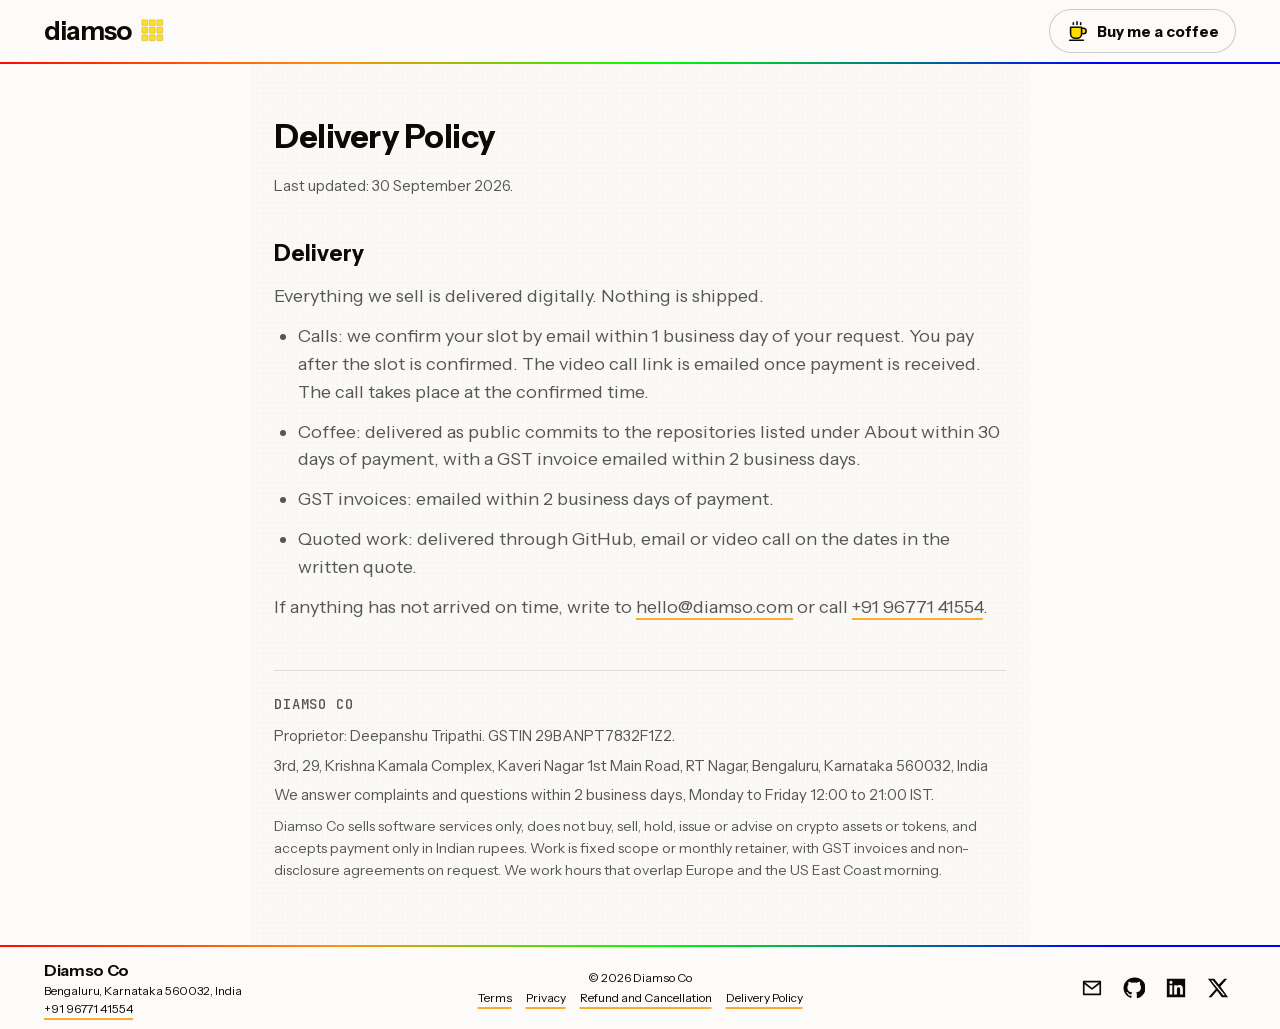
==== commit 2d6372e3: "Round 9: AssetMantle grid, MantleWorks slides and cube language The AssetMantle box grid sits under " ====
--- a/delivery.html
+++ b/delivery.html
@@ -13,9 +13,9 @@
 <link rel="icon" href="data:image/svg+xml,%3Csvg xmlns='http://www.w3.org/2000/svg' viewBox='0 0 3 3'%3E%3Cpath fill='%23FBAB30' d='M1 0h1v1H1zM2 1h1v1H2zM0 2h3v1H0z'/%3E%3C/svg%3E">
 <link rel="preload" href="fonts/instrument-sans-latin.woff2" as="font" type="font/woff2" crossorigin="anonymous">
 <link rel="stylesheet" href="site.css">
-
-</head><body><a class="skip" href="#main">Skip to content</a><header class="shell site-header">
-<a class="brand" href="index.html#hero" aria-label="Diamso home">diamso <svg id="logo-mark" viewBox="0 0 32 32" width="28" height="28" aria-hidden="true">
+</head><body><a class="skip" href="#main">Skip to content</a><header class="site-header">
+<div class="bar">
+<a class="brand" href="index.html#hero" aria-label="Diamso home">diamso <svg id="logo-mark" viewBox="0 0 32 32" width="24" height="24" aria-hidden="true">
 <rect width="32" height="32" fill="#FCFBF9"/>
 <rect x="1" y="1" width="8" height="8" rx="1" fill="#FFDE1F" stroke="#0D0A03" stroke-opacity=".18"/>
 <rect x="11" y="1" width="8" height="8" rx="1" fill="#FFDE1F" stroke="#0D0A03" stroke-opacity=".18"/>
@@ -26,24 +26,23 @@
 <rect x="1" y="21" width="8" height="8" rx="1" fill="#FFDE1F" stroke="#0D0A03" stroke-opacity=".18"/>
 <rect x="11" y="21" width="8" height="8" rx="1" fill="#FFDE1F" stroke="#0D0A03" stroke-opacity=".18"/>
 <rect x="21" y="21" width="8" height="8" rx="1" fill="#FFDE1F" stroke="#0D0A03" stroke-opacity=".18"/>
-</svg>
-</a>
-<nav aria-label="Main navigation">
-<a href="index.html#services">Services</a>
-<a href="index.html#about">About</a>
-<a href="index.html#pulls">Pull requests</a>
-<a href="index.html#media">Talks</a>
-<a href="index.html#practice">Approach</a>
-<a href="index.html#contact">Contact</a>
-</nav>
-<div class="coffee-slot" id="coffee">
-<div class="bmc"><a class="bmc-button" href="index.html#coffee"><svg class="bmc-cup" viewBox="0 0 24 24" fill="#FFDD00" stroke="#0D0A03" stroke-width="1.7" stroke-linecap="round" stroke-linejoin="round" aria-hidden="true"><path d="M5 8h12v7a5 5 0 0 1-5 5h-2a5 5 0 0 1-5-5V8Zm12 1h2a3 3 0 0 1 0 6h-2M4 22h15M8 3v2m4-3v3m4-2v2"/></svg>Buy me a coffee</a></div>
+</svg></a>
+<div class="coffee-slot" id="coffee"><div class="bmc"><a class="bmc-button" href="index.html#coffee"><svg class="bmc-cup" viewBox="0 0 24 24" fill="#FFDD00" stroke="#0D0A03" stroke-width="1.7" stroke-linecap="round" stroke-linejoin="round" aria-hidden="true"><path d="M5 8h12v7a5 5 0 0 1-5 5h-2a5 5 0 0 1-5-5V8Zm12 1h2a3 3 0 0 1 0 6h-2M4 22h15M8 3v2m4-3v3m4-2v2"/></svg>Buy me a coffee</a></div></div>
 </div>
+<div class="rule" aria-hidden="true"></div>
 </header><main id="main" class="shell policy"><h1>Delivery Policy</h1><p class="updated">Last updated: 30 September 2026.</p><div class="policy-content"><h2>Delivery</h2><p>Everything we sell is delivered digitally. Nothing is shipped.</p>
 <ul><li>Calls: we confirm your slot by email within 1 business day of your request. You pay after the slot is confirmed. The video call link is emailed once payment is received. The call takes place at the confirmed time.</li><li>Coffee: delivered as public commits to the repositories listed under About within 30 days of payment, with a GST invoice emailed within 2 business days.</li><li>GST invoices: emailed within 2 business days of payment.</li><li>Quoted work: delivered through GitHub, email or video call on the dates in the written quote.</li></ul>
-<p>If anything has not arrived on time, write to <a href="mailto:hello@diamso.com">hello@diamso.com</a> or call <a href="tel:+919677141554">+91 96771 41554</a>.</p></div></main><footer class="contact-footer">
-<div><p>Diamso Co (Proprietor: Deepanshu Tripathi)</p><p>GSTIN 29BANPT7832F1Z2</p><p>© 2026 Diamso Co</p></div>
-<address><span>3rd, 29, Krishna Kamala Complex, Kaveri Nagar 1st Main Road, RT Nagar, Bengaluru, Karnataka 560032, India</span><a href="mailto:hello@diamso.com">hello@diamso.com</a><a href="tel:+919677141554">+91 96771 41554</a></address>
+<p>If anything has not arrived on time, write to <a href="mailto:hello@diamso.com">hello@diamso.com</a> or call <a href="tel:+919677141554">+91 96771 41554</a>.</p></div><aside class="policy-business" aria-label="Business details"><div class="business">
+<h3 class="col-label">Diamso Co</h3>
+<p>Proprietor: Deepanshu Tripathi. GSTIN 29BANPT7832F1Z2.</p>
+<address>3rd, 29, Krishna Kamala Complex, Kaveri Nagar 1st Main Road, RT Nagar, Bengaluru, Karnataka 560032, India</address>
 <p>We answer complaints and questions within 2 business days, Monday to Friday 12:00 to 21:00 IST.</p>
-<nav aria-label="Business policies"><a href="terms.html">Terms</a><a href="privacy.html">Privacy</a><a href="refunds.html">Refund and Cancellation</a><a href="delivery.html" aria-current="page">Delivery Policy</a></nav>
+<p class="terms-line">Diamso Co sells software services only, does not buy, sell, hold, issue or advise on crypto assets or tokens, and accepts payment only in Indian rupees. Work is fixed scope or monthly retainer, with GST invoices and non-disclosure agreements on request. We work hours that overlap Europe and the US East Coast morning.</p>
+</div></aside></main><footer class="site-footer">
+<div class="rule" aria-hidden="true"></div>
+<div class="footer-bar">
+<div class="footer-left"><p class="footer-name">Diamso Co</p><p>Bengaluru, Karnataka 560032, India</p><p><a href="tel:+919677141554">+91 96771 41554</a></p></div>
+<div class="footer-centre"><p>© 2026 Diamso Co</p><nav aria-label="Business policies"><a href="terms.html">Terms</a><a href="privacy.html">Privacy</a><a href="refunds.html">Refund and Cancellation</a><a href="delivery.html" aria-current="page">Delivery Policy</a></nav></div>
+<div class="footer-icons"><a href="mailto:hello@diamso.com" aria-label="Email Diamso"><svg viewBox="0 0 24 24" width="22" height="22" aria-hidden="true"><path d="M3 5h18v14H3z" fill="none" stroke="currentColor" stroke-width="1.8" stroke-linejoin="round"/><path d="M3 6l9 7 9-7" fill="none" stroke="currentColor" stroke-width="1.8" stroke-linejoin="round"/></svg></a><a href="https://github.com/deepanshutr" aria-label="Deepanshu Tripathi on GitHub"><svg viewBox="0 0 24 24" width="22" height="22" aria-hidden="true"><path fill="currentColor" d="M12 .5a11.5 11.5 0 0 0-3.6 22.4c.6.1.8-.3.8-.6v-2c-3.2.7-3.9-1.5-3.9-1.5-.5-1.3-1.3-1.7-1.3-1.7-1-.7.1-.7.1-.7 1.2.1 1.8 1.2 1.8 1.2 1 1.8 2.8 1.3 3.5 1 .1-.8.4-1.3.7-1.6-2.6-.3-5.3-1.3-5.3-5.7 0-1.3.5-2.3 1.2-3.1-.1-.3-.5-1.5.1-3.1 0 0 1-.3 3.2 1.2a11 11 0 0 1 5.8 0c2.2-1.5 3.2-1.2 3.2-1.2.6 1.6.2 2.8.1 3.1.8.8 1.2 1.8 1.2 3.1 0 4.4-2.7 5.4-5.3 5.7.4.4.8 1.1.8 2.2v3.3c0 .3.2.7.8.6A11.5 11.5 0 0 0 12 .5Z"/></svg></a><a href="https://www.linkedin.com/in/deepanshutr" aria-label="Deepanshu Tripathi on LinkedIn"><svg viewBox="0 0 24 24" width="22" height="22" aria-hidden="true"><path fill="currentColor" d="M2 2h20v20H2zM5 9v10h3V9zm1.5-1.5a1.7 1.7 0 1 0 0-3.4 1.7 1.7 0 0 0 0 3.4zM10 9v10h3v-5.3c0-1.4.4-2.4 1.8-2.4s1.7 1 1.7 2.4V19h3v-6c0-2.7-1-4.2-3.6-4.2-1.4 0-2.4.6-2.9 1.4V9z" fill-rule="evenodd"/></svg></a><a href="https://x.com/deepanshutr" aria-label="Deepanshu Tripathi on X"><svg viewBox="0 0 24 24" width="22" height="22" aria-hidden="true"><path fill="currentColor" d="M18.9 2H22l-7.4 8.4L23 22h-6.8l-5.3-6.9L4.8 22H1.7l7.9-9L1 2h7l4.8 6.3zm-1.2 18h1.9L6.4 3.9h-2z"/></svg></a></div>
+</div>
 </footer></body></html>
--- a/site.css
+++ b/site.css
@@ -3,19 +3,278 @@
 @font-face{font-family:'JetBrains Mono';font-style:normal;font-weight:400 500;font-stretch:75% 100%;font-display:swap;src:url('fonts/jetbrains-mono-latin-ext.woff2') format('woff2');unicode-range:U+0100-02FF,U+0300-036F,U+1E00-1EFF,U+20A0-20AB,U+20AD-20C0,U+2113,U+2C60-2C7F,U+A720-A7FF;}
 @font-face{font-family:'JetBrains Mono';font-style:normal;font-weight:400 500;font-stretch:75% 100%;font-display:swap;src:url('fonts/jetbrains-mono-latin.woff2') format('woff2');unicode-range:U+0000-00FF,U+2000-206F,U+20AC,U+2122,U+2191,U+2193,U+2212,U+FEFF,U+FFFD;}
 
-:root{color-scheme:light;--paper:#FCFBF9;--ink:#0D0A03;--graphite:#5E5A52;--rule:#0D0A031a;--life:#FBAB30;--header-h:72px}
-.call-options .calls-button{display:flex;flex:1 1 0;flex-direction:column;min-width:160px}
-*{box-sizing:border-box}html{scroll-behavior:smooth;scroll-snap-type:y proximity}body{margin:0;background:var(--paper);color:var(--ink);font:400 18px/1.55 'Instrument Sans',sans-serif}a{color:inherit;text-decoration-color:var(--life);text-underline-offset:5px}button{font:inherit;color:inherit;cursor:pointer;border-radius:2px}button:focus-visible,a:focus-visible{outline:2px solid var(--ink);outline-offset:5px}button[hidden],[hidden]{display:none!important}
-.shell{max-width:1352px;margin-inline:auto;padding-inline:56px}.site-header{min-height:var(--header-h);display:flex;align-items:center;gap:32px;position:sticky;top:0;z-index:20;background:var(--paper)}.brand{font-size:30px;font-weight:650;letter-spacing:-1.5px;text-decoration:none}.site-header nav{display:flex;gap:24px;margin-left:auto;min-width:0;font:400 15px 'JetBrains Mono',monospace}.site-header nav a{flex:none;text-decoration:none}.site-header nav a[aria-current]{text-decoration:underline;text-decoration-thickness:3px;text-decoration-color:var(--life)}.coffee-slot{flex-shrink:0}.skip{position:fixed;top:-100px;left:16px;z-index:30;background:var(--paper);padding:12px}.skip:focus{top:12px}
-h1,h2,h3,p{margin:0;text-wrap:pretty}h1,h2{font-weight:420;letter-spacing:-.03em;line-height:1.02}h1{font-size:clamp(38px,5.2vw,72px)}h2{font-size:clamp(32px,3.8vw,48px)}h3{font-size:26px;line-height:1.2}.muted{color:var(--graphite)}.sr-only{position:absolute;width:1px;height:1px;padding:0;margin:-1px;overflow:hidden;clip:rect(0,0,0,0);border:0}.slide{min-height:100dvh;scroll-snap-align:start;scroll-margin-top:var(--header-h);display:flex;flex-direction:column;justify-content:center;padding-top:112px;padding-bottom:56px;border-bottom:1px solid var(--rule)}.section h2{margin-bottom:24px}
-.hero{position:relative;min-height:calc(100dvh - var(--header-h));overflow:hidden;isolation:isolate}.hero-copy{position:relative;z-index:1;max-width:66ch;padding:24px;background:rgb(252 251 249 / 88%)}.lead{margin-top:24px;max-width:50ch;color:var(--graphite);font-size:clamp(19px,1.7vw,23px)}.actions{display:flex;gap:16px 24px;align-items:center;margin-top:28px;flex-wrap:wrap;font-size:15px}.email-button{min-height:54px;background:var(--ink);color:var(--paper);padding:14px 18px;text-decoration:none;border:1px solid var(--ink)}.calls-button,[data-call-choice]{min-height:54px;background:var(--paper);color:var(--ink);border:1px solid var(--ink);padding:14px 18px;line-height:1.2}.calls-button:focus-visible,[data-call-choice]:focus-visible{outline:2px solid var(--ink);outline-offset:3px}.hero-visual,.hero-art,.hero-art canvas{position:absolute;inset:0;width:100%;height:100%}.hero-art{margin:0}.hero-art canvas{opacity:0;transition:opacity .2s}.hero.life-ready canvas{opacity:1}#pause{position:absolute;right:24px;bottom:24px;z-index:2;min-width:44px;min-height:44px;background:var(--paper);border:1px solid var(--rule);padding:8px 14px}
-.proof{display:grid;grid-template-columns:repeat(4,minmax(0,1fr));gap:28px;margin-bottom:24px}.digits{display:block;height:70px;max-width:100%;margin-bottom:12px}.proof-number,.proof p{display:block;font-size:15px;color:var(--graphite)}.proof-source{display:inline-block;margin-top:12px}.about-work h2{margin-bottom:16px}.work-list>li{display:grid;grid-template-columns:40px 55px 1fr 1.5fr 100px;gap:24px;align-items:center;padding:20px 0;border-top:1px solid var(--rule)}.glyph{width:32px;height:32px}.work-list p{color:var(--graphite);font-size:17px}.ways ul>li{display:grid;grid-template-columns:1fr 1.5fr;gap:32px;padding:20px 0;border-top:1px solid var(--rule)}.ways p,.terms{color:var(--graphite)}.terms{margin-top:16px;font-size:16px;line-height:1.4}.calls-service>div{grid-column:2}.call-options{display:flex;gap:8px;margin-top:14px}.call-options .calls-button{display:flex;flex:1 1 160px;flex-direction:column;align-items:flex-start;gap:2px;min-width:160px;padding:12px 14px;text-align:left;word-break:normal}.call-price{font-weight:650}.call-detail{font-size:12px;line-height:1.2;color:var(--graphite)}.gst-note{font-size:14px}.section-heading{display:flex;flex-wrap:wrap;align-items:baseline;justify-content:space-between;gap:12px 24px;margin-bottom:20px}.section-heading h2{margin-bottom:0}.pull-table-wrap{overflow:auto}.scroll-cue{margin-top:8px;font-size:14px;color:var(--graphite)}.pull-table{width:100%;border-collapse:collapse;text-align:left}.pull-table caption{text-align:left;color:var(--graphite);margin-bottom:20px}.pull-table th,.pull-table td{padding:16px 16px 16px 0;border-top:1px solid var(--rule);vertical-align:top}.cell-label{display:none}.merge-date,.merge-date time{white-space:nowrap}.change{display:block;height:4px;background:var(--rule)}.change span{display:block;height:4px;background:var(--life)}.media-columns,.practice-layout{display:grid;grid-template-columns:1fr;gap:32px}.press-list,.video-list{margin:0;padding:0;list-style:none}.press-list li{padding:12px 0;border-top:1px solid var(--rule)}.video-list{display:grid;grid-template-columns:repeat(2,minmax(0,1fr));gap:20px}.video-play{border:0;background:none;padding:0;width:100%;text-align:left}.poster{position:relative;display:grid;place-items:center;aspect-ratio:16/9;border:1px solid var(--rule);overflow:hidden;background:var(--paper)}.poster img{width:100%;height:100%;object-fit:cover;object-position:center}.poster canvas{position:absolute;inset:0;width:100%;height:100%}.play{position:absolute;z-index:1;padding:10px 16px;background:var(--paper);border:1px solid var(--rule)}.video-title,.video-meta{display:block;margin-top:8px}.video-meta{font-size:14px;color:var(--graphite)}.video iframe{width:100%;aspect-ratio:16/9;border:0}
-.practice-art{display:grid;place-items:center;position:relative;min-height:300px;overflow:clip}.practice-art>#practice-cube{position:absolute;inset:0;display:grid;place-items:center;max-width:100%;max-height:100%}.static-cube{width:300px;max-width:100%;height:auto}.has-cube>.static-cube{visibility:hidden}.steps button{display:flex;gap:24px;width:100%;padding:22px 16px;text-align:left;background:none;border:0;border-top:1px solid var(--rule);border-left:3px solid transparent}.steps button[aria-checked=true]{border-left-color:var(--ink)}.steps button.is-lit .step-marker:before{opacity:1}.step-marker{position:relative;width:34px;flex:none;padding-left:14px}.step-marker:before{content:'';position:absolute;top:7px;left:0;width:9px;height:14px;background:var(--face);border:1px solid #E7E3DA;opacity:.3}.steps strong{display:block;font-size:22px}.steps button>span>span{display:block;margin-top:8px;color:var(--graphite)}.elsewhere{padding-top:32px;padding-bottom:24px;border-bottom:1px solid var(--rule)}.directory>div{display:flex;gap:32px;padding:20px 0;border-top:1px solid var(--rule)}.directory h3{min-width:150px}.directory ul{display:flex;flex-wrap:wrap;gap:8px 24px;margin:0;padding:0;list-style:none}.contact{position:relative}.contact h2{position:relative;z-index:1;margin-bottom:28px}.contact-email{position:relative;z-index:1;font-size:clamp(30px,6vw,80px);letter-spacing:-.04em}.contact-actions{position:relative;z-index:1}.contact-phone{position:relative;z-index:1;margin-top:24px}footer{display:flex;flex-wrap:wrap;gap:28px;justify-content:space-between;padding-top:32px;padding-bottom:40px;font-size:14px;color:var(--graphite)}footer address{font-style:normal}footer address>*{display:block}
-.slide-nav{display:none;position:fixed;right:24px;top:50%;z-index:10;transform:translateY(-50%);visibility:hidden;pointer-events:none;opacity:0;transition:opacity .2s;font:400 12px/1.5 'JetBrains Mono',monospace}.beyond-hero .slide-nav{visibility:visible;pointer-events:auto;opacity:1}.slide-nav button{display:block;width:100%;padding:7px 0 7px 12px;text-align:right;color:var(--graphite);background:none;border:0;border-right:2px solid transparent}.slide-nav button[aria-current=true]{color:var(--ink);border-right-color:var(--ink)}
-.policy{max-width:760px;padding-top:96px;padding-bottom:72px}.policy .updated{margin-top:16px;color:var(--graphite);font-size:15px}.policy-content{margin-top:48px}.policy-content h2{margin-top:36px;font-size:22px}.policy-content p,.policy-content li{color:var(--graphite)}.policy-content ul{padding-left:24px}
-@media (min-width:900px){.slide{min-height:calc(100dvh - var(--header-h));justify-content:flex-start;padding:40px 170px 24px 56px}.hero{justify-content:center;padding-top:24px;padding-bottom:24px}.section h2{margin-bottom:20px}.ways{display:flex;flex-direction:column}.ways ul{display:grid;grid-template-columns:repeat(2,minmax(0,1fr));gap:0 40px;min-height:0}.ways ul>li{gap:20px;padding:12px 0}.ways .calls-service>div{grid-column:1/-1}.ways .service-terms{display:grid;grid-template-columns:minmax(0,1fr) minmax(0,2fr);gap:40px;align-items:start;margin-top:20px}.ways .service-terms .terms{margin:0}.shared-quote{display:flex;flex-direction:column;gap:8px}.work-list{display:grid;grid-template-columns:repeat(3,minmax(0,1fr));column-gap:40px;margin:0}.work-list>li{grid-template-columns:32px 44px 1fr;padding:12px 0;gap:12px}.work-list p,.work-list a{grid-column:3}.work-list p{font-size:15px}.pull-table-wrap{max-height:470px;overflow:auto}.media-columns{align-items:start;gap:20px}.practice-layout{grid-template-columns:repeat(2,minmax(0,1fr));align-items:stretch;gap:56px;flex:1;min-height:0}.steps button{padding-block:12px}.steps button>span>span{margin-top:4px;font-size:16px}.practice-art{min-height:0;height:100%}.static-cube{width:min(260px,calc(100% - 40px));max-width:calc(100% - 40px)}.slide-nav{display:block}}
-@media (min-width:900px) and (min-height:880px){html{scroll-snap-type:y mandatory}.slide{height:calc(100dvh - var(--header-h));min-height:0;overflow:clip;scroll-snap-stop:always}.hero{height:calc(100dvh - var(--header-h));min-height:0}#pulls .pull-table-wrap{overflow:auto}}.pull-table-wrap.is-overflowing{position:relative}.pull-table-wrap.is-overflowing:after{content:'';position:sticky;display:block;bottom:0;width:100%;height:48px;margin-top:-48px;pointer-events:none;background:linear-gradient(to bottom,rgb(252 251 249 / 0),var(--paper))}.scroll-cue{display:none}.pull-table-wrap.is-overflowing+.scroll-cue{display:block}@media (min-width:900px){#pulls{display:flex;flex-direction:column}.pull-table-wrap{flex:1;min-height:0;max-height:none;overflow:visible}.pull-table th,.pull-table td{padding-top:12px;padding-bottom:12px}}@media (min-width:900px) and (min-height:880px){#pulls .pull-table-wrap{overflow:auto}}
-@media (min-width:900px){.call-options{flex-wrap:nowrap}.call-options .calls-button{flex:1}.section-heading{padding-right:20px}.section-heading>a{white-space:nowrap}.pulls-heading{white-space:nowrap;font-size:clamp(30px,3vw,44px)}.video-list{grid-template-columns:repeat(4,minmax(0,1fr))}.press-list{display:grid;grid-template-columns:repeat(2,minmax(0,1fr));column-gap:40px}.contact h2{margin-bottom:16px}.contact-phone{margin-top:12px}.contact .elsewhere{padding:12px 0}.contact .directory{display:grid;grid-template-columns:repeat(4,minmax(0,1fr));gap:12px}.contact .directory>div{display:block;padding:8px 0}.contact .directory h3{min-width:0;margin-bottom:4px}.contact .directory ul{display:block}.contact .directory li{display:inline-block;margin-right:16px}.contact-footer{display:grid;grid-template-columns:1.2fr 2.6fr 1.4fr auto;gap:16px;align-items:start;margin-top:auto;padding-top:12px;padding-bottom:0;font-size:11px;line-height:1.35}.contact-footer nav{display:flex;flex-wrap:wrap;gap:4px 12px}}
-@media (max-width:899px){:root{--header-h:96px}.shell{padding-inline:24px}.site-header{flex-wrap:wrap;gap:12px;padding-block:12px}.site-header nav{order:3;width:100%;margin:0;min-width:0;gap:12px;overflow-x:auto;scrollbar-width:none;justify-content:flex-start;mask-image:linear-gradient(to right,#000 calc(100% - 24px),transparent);-webkit-mask-image:linear-gradient(to right,#000 calc(100% - 24px),transparent)}.site-header nav::-webkit-scrollbar{display:none}.slide{padding-top:96px}.hero{padding-top:28px;padding-bottom:28px}.proof{grid-template-columns:1fr 1fr}.work-list>li{grid-template-columns:32px 1fr auto}.work-list p,.work-list a{grid-column:2/-1}.media-columns{grid-template-columns:1fr;max-width:100%;min-width:0;gap:32px}.media-columns>*{min-width:0}.practice-layout{gap:40px}.call-options{flex-wrap:wrap}.cell-label{display:inline}.contact .elsewhere{padding-inline:0}}
-@media (max-width:700px){body{font-size:17px}.shell{padding-inline:16px}.slide{padding-top:96px;padding-bottom:48px}.hero-copy{padding:20px}.lead{font-size:19px}.proof{gap:28px 16px}.digits{height:48px}.ways ul>li,.media-columns,.practice-layout{grid-template-columns:1fr}.video-list{grid-template-columns:1fr}.work-list>li{gap:14px}.pull-table{font-size:14px}.pull-table th:nth-child(2),.pull-table td:nth-child(2){display:none}.practice-art{order:-1;min-height:180px}.static-cube{width:180px}.directory>div{display:block}.directory h3{margin-bottom:12px}footer{display:block}footer>*{margin-bottom:12px}}
-@media (prefers-reduced-motion:reduce){html{scroll-behavior:auto}*,*:before,*:after{animation:none!important;transition:none!important}}
+/* Diamso round 9. AssetMantle grid, MantleWorks shell and slides. Values marked "MantleWorks" or
+   "AssetMantle" are copied from those sites' stylesheets. */
+:root{color-scheme:light;--paper:#FCFBF9;--ink:#0D0A03;--graphite:#565656;--rule:#0D0A031f;--life:#FBAB30;--red:#E10F15;--orange:#F7741A;--yellow:#FFDE1F;--green:#19CF19;--blue:#2A61D5;--header-h:64px;--footer-h:84px;--ease:cubic-bezier(0.32,0.72,0,1);--rainbow:linear-gradient(270deg,#0000ff 13.78%,#00ff00 48.56%,#ff930f 73.39%,#ff0000 101.71%);--title-a:linear-gradient(270deg,#2A61D5 -56.89%,#0E9F0E -28.22%,#D9620F 38.09%,#E10F15 101.71%);--title-b:linear-gradient(270deg,#2A61D5 -23.78%,#0E9F0E 35.9%,#D9620F 108.01%,#E10F15 139.51%);--title-c:linear-gradient(270deg,#2A61D5 26.84%,#0E9F0E 80.56%,#D9620F 118.93%,#E10F15 162.68%)}
+*{box-sizing:border-box}
+html{scroll-behavior:smooth;scroll-snap-type:y proximity;scroll-padding:var(--header-h) 0 var(--footer-h)}
+body{margin:0;background:var(--paper);color:var(--ink);font:400 18px/1.55 'Instrument Sans',sans-serif;-webkit-font-smoothing:antialiased}
+h1,h2,h3,p,ul,dl,dd,figure{margin:0}
+h1,h2,h3,p,li{text-wrap:pretty}
+a{color:inherit;text-decoration-color:var(--life);text-decoration-thickness:2px;text-underline-offset:5px}
+a:hover{text-decoration-color:var(--ink)}
+button{font:inherit;color:inherit;cursor:pointer;border-radius:2px}
+a:focus-visible,button:focus-visible{outline:2px solid var(--ink);outline-offset:3px}
+[hidden]{display:none!important}
+code{font:500 0.94em 'JetBrains Mono',monospace}
+.sr-only{position:absolute;width:1px;height:1px;padding:0;margin:-1px;overflow:hidden;clip:rect(0,0,0,0);border:0}
+.skip{position:fixed;top:-100px;left:16px;z-index:60;background:var(--paper);padding:12px}
+.skip:focus{top:12px}
+.shell{width:min(1240px,100%);margin-inline:auto;padding-inline:24px}
+
+/* AssetMantle background grid, exact: its 8px box.png tile drawn at 5px. */
+main{background-color:var(--paper);background-image:url(box.png);background-size:5px 5px;background-repeat:repeat;background-position:-200px}
+
+/* MantleWorks header and footer: fixed, with a 2px rainbow rule. */
+.site-header{position:fixed;inset:0 0 auto;z-index:40;background:#FCFBF9eb}
+.site-header .bar{width:min(1240px,100%);height:62px;margin-inline:auto;padding-inline:24px;display:flex;align-items:center;justify-content:space-between;gap:16px}
+.rule{height:2px;background:var(--rainbow)}
+.brand{display:inline-flex;align-items:center;gap:10px;font-size:26px;font-weight:650;letter-spacing:-.04em;text-decoration:none}
+.brand svg{display:block}
+.coffee-slot{flex:none}
+/* Policy pages carry a plain link in place of the coffee panel, styled as the same pill. */
+.site-header a.bmc-button{display:inline-flex;align-items:center;gap:9px;height:44px;padding:6px 16px;border:1px solid #0D0A0333;border-radius:999px;background:var(--paper);font:700 15px/1.4 'Instrument Sans',sans-serif;text-decoration:none;transition:background-color .15s,transform .15s}
+.site-header a.bmc-button:hover{background:#FFDD00;transform:translateY(-2px)}
+.site-header a.bmc-button .bmc-cup{width:22px;height:22px;flex:none}
+.site-footer{position:fixed;inset:auto 0 0;z-index:40;background:#FCFBF9f2}
+.footer-bar{width:min(1240px,100%);height:82px;margin-inline:auto;padding-inline:24px;display:grid;grid-template-columns:1fr auto 1fr;align-items:center;gap:16px;font-size:12px;line-height:1.5}
+.footer-name{font-size:16px;font-weight:650;letter-spacing:-.02em}
+.footer-centre{text-align:center}
+.footer-centre nav{display:flex;flex-wrap:wrap;justify-content:center;gap:4px 14px;margin-top:2px}
+.footer-icons{display:flex;justify-content:flex-end;gap:6px}
+.footer-icons a{display:grid;place-items:center;width:36px;height:36px;color:var(--ink);border-radius:4px}
+.footer-icons a:hover{background:#0D0A030d}
+
+/* MantleWorks slides: one screen each, padded clear of the fixed header and footer. */
+.slide{position:relative;display:flex;min-height:100dvh;padding:var(--header-h) 0 var(--footer-h);scroll-margin:calc(var(--header-h) * -1) 0 calc(var(--footer-h) * -1);scroll-snap-align:start;scroll-snap-stop:always}
+.slide>.shell{margin-block:auto;padding-block:28px}
+.slide-title{width:fit-content;font-size:2rem;font-weight:700;line-height:1.15;letter-spacing:-.015em;background:var(--title-a);-webkit-background-clip:text;background-clip:text;-webkit-text-fill-color:transparent;color:transparent}
+.title-b{background-image:var(--title-b)}
+.title-c{background-image:var(--title-c)}
+.slide-lead{margin-top:8px;max-width:62ch;color:var(--graphite)}
+.col-label,.kicker{font:500 14px/1.4 'JetBrains Mono',monospace;letter-spacing:.06em;text-transform:uppercase;color:var(--graphite)}
+.kicker{margin-bottom:6px}
+
+/* MantleWorks indicator: squares that turn into diamonds. */
+.slide-nav{position:fixed;top:0;bottom:0;right:24px;z-index:45;display:flex;flex-direction:column;justify-content:center;gap:4px;transition:opacity .5s ease-in-out,visibility .5s}
+body:not(.beyond-hero) .slide-nav{opacity:0;visibility:hidden;pointer-events:none}
+.slide-nav button{position:relative;display:grid;place-items:center;width:28px;height:28px;padding:0;border:0;background:none}
+.slide-nav button::before{content:'';width:16px;height:16px;box-sizing:border-box;border:.75px solid #565656;background:transparent;transition:all .5s ease-in-out}
+.slide-nav button[aria-current]::before{transform:rotate(-45deg);background:var(--dot);border-color:var(--dot)}
+.slide-name{position:absolute;right:34px;top:50%;transform:translateY(-50%);padding:3px 8px;white-space:nowrap;font:500 12px/1.4 'JetBrains Mono',monospace;background:var(--paper);border:1px solid var(--rule);opacity:0;pointer-events:none;transition:opacity .2s}
+.slide-nav button:hover .slide-name,.slide-nav button:focus-visible .slide-name{opacity:1}
+
+/* Buttons */
+.calls-button{display:inline-flex;align-items:center;justify-content:center;min-height:48px;padding:10px 18px;border:1px solid var(--ink);background:var(--paper);color:var(--ink);font-weight:500;line-height:1.2;transition:background .2s,box-shadow .2s}
+.calls-button:hover{background:#fff;box-shadow:0 0 0 1px var(--ink)}
+
+/* Landing */
+.hero{overflow:hidden;isolation:isolate}
+#hero-life{position:absolute;inset:0;width:100%;height:100%;display:block}
+.hero-copy{position:relative;z-index:1}
+.hero-copy>*{width:fit-content;max-width:100%}
+.wordmark{font-size:clamp(68px,9.4vw,136px);font-weight:650;line-height:.9;letter-spacing:-.05em}
+.wordmark span{background:linear-gradient(90deg,#ff0000,#ff930f 38%,#00ff00 68%,#0000ff);-webkit-background-clip:text;background-clip:text;-webkit-text-fill-color:transparent;color:transparent}
+.hero-line{margin-top:22px;max-width:34ch;font-size:clamp(20px,1.7vw,25px);line-height:1.4}
+.hero-links{margin-top:28px;font:500 clamp(17px,1.9vw,27px)/1.2 'JetBrains Mono',monospace;letter-spacing:.02em;text-transform:uppercase}
+.hero-links a{text-decoration:none}
+.hero-links a:hover{text-decoration:underline;text-decoration-color:var(--life)}
+.hero-links span{color:var(--graphite);margin-inline:.35em}
+.next{display:inline-block;margin-top:30px;padding:6px 4px;transition:transform .3s var(--ease)}
+.next:hover{transform:translateY(4px)}
+.next svg{display:block}
+#pause{position:absolute;right:24px;bottom:calc(var(--footer-h) + 16px);z-index:2;width:44px;height:44px;min-width:44px;min-height:44px;border:1px solid var(--rule);background:var(--paper)}
+
+/* What we do */
+.services{display:grid;grid-template-columns:minmax(0,1.15fr) minmax(0,1fr);grid-template-rows:repeat(3,auto);gap:0 56px;margin-top:28px;padding:0;list-style:none}
+.service{padding:18px 0;border-top:1px solid var(--rule)}
+.service-calls{grid-row:1/4}
+.service h3{font-size:21px;font-weight:650;letter-spacing:-.01em}
+.service p{margin-top:6px;color:var(--graphite);max-width:52ch}
+.call-options{display:flex;gap:10px;margin-top:18px}
+.call-options .calls-button{flex:1 1 0;min-width:140px;flex-direction:column;align-items:flex-start;justify-content:flex-start;gap:2px;padding:12px 14px;text-align:left}
+.call-name{font-weight:500}
+.call-price{font-size:20px;font-weight:700}
+.call-detail{font-size:13px;line-height:1.35;color:var(--graphite)}
+.gst-note{font-size:14px}
+.quote-line{display:flex;flex-wrap:wrap;align-items:center;gap:12px 20px;margin-top:24px;color:var(--graphite)}
+.quote-line a{color:var(--ink)}
+
+/* The challenge, with MantleWorks' three turning squares */
+.challenge{display:grid;grid-template-columns:minmax(0,5fr) minmax(0,6fr);gap:64px;align-items:center}
+.squares svg{display:block;width:min(400px,100%);height:auto;margin-inline:auto;overflow:visible}
+.sq{fill:none;stroke-width:5;transition:transform 1s var(--ease)}
+.sq-1{transform:rotate(17deg)}.sq-2{transform:rotate(45.3deg)}.sq-3{transform:rotate(73.2deg)}
+[data-active="1"] .sq-1{transform:rotate(45.3deg)}[data-active="1"] .sq-2{transform:rotate(73.2deg)}[data-active="1"] .sq-3{transform:rotate(17deg)}
+[data-active="2"] .sq-1{transform:rotate(73.2deg)}[data-active="2"] .sq-2{transform:rotate(17deg)}[data-active="2"] .sq-3{transform:rotate(45.3deg)}
+.tablist{display:flex;flex-wrap:wrap;gap:8px}
+.challenge .tablist{margin-top:28px}
+.challenge [role="tab"]{min-height:44px;padding:8px 16px;border:1px solid var(--rule);background:var(--paper);font-weight:500}
+.challenge [role="tab"][aria-selected="true"]{border-color:var(--ink);box-shadow:inset 0 -3px 0 var(--life)}
+.challenge [role="tabpanel"]{margin-top:22px;max-width:38ch;min-height:4.2em;font-size:clamp(20px,1.8vw,25px);line-height:1.4}
+
+/* Work, after MantleWorks' Containerized slide */
+.work{display:grid;grid-template-columns:minmax(0,1fr) minmax(0,1fr);gap:48px;align-items:center}
+.work-art{position:relative;display:grid;place-items:center}
+.work-art::before{content:'';position:absolute;inset:8% 12%;border-radius:50%;background:radial-gradient(closest-side,var(--c),transparent);opacity:.32;filter:blur(24px);transform:scale(.6);transition:transform 1s var(--ease) .5s,background .4s}
+.work.is-out .work-art::before{transform:scale(1)}
+.work-cube{position:relative;display:block;width:min(100%,500px);height:auto;overflow:visible}
+.cube-front{transition:transform 1s var(--ease) .5s}
+.work.is-out .cube-front{transform:translate(28px,16px)}
+.work-copy [role="tabpanel"]{min-height:250px;margin-top:22px}
+.work-copy h3{font-size:clamp(32px,3vw,42px);font-weight:700;line-height:1.05;letter-spacing:-.03em}
+.work-year{margin-top:4px;font:500 15px 'JetBrains Mono',monospace;color:var(--graphite)}
+.work-body{margin-top:14px;max-width:44ch;font-size:19px}
+.work-stat{display:flex;align-items:center;gap:16px;width:fit-content;max-width:440px;margin-top:18px;padding:12px 18px;border:1px solid var(--c);border-radius:8px;font-size:15px;color:var(--graphite)}
+.work-stat strong{font:700 22px 'JetBrains Mono',monospace;color:var(--ink)}
+.work-link{display:inline-block;margin-top:16px}
+.work-tabs{display:grid;grid-template-columns:repeat(3,max-content);margin-top:22px;gap:2px 28px}
+.work-tabs [role="tab"]{display:inline-flex;align-items:center;gap:8px;min-height:36px;padding:4px 0;border:0;background:none;font-size:15px;color:var(--graphite)}
+.diamond{width:10px;height:10px;background:var(--c);transform:rotate(45deg);opacity:.45;transition:transform .5s ease-in-out,opacity .5s}
+.work-tabs [aria-selected="true"]{color:var(--ink);font-weight:650}
+.work-tabs [aria-selected="true"] .diamond{opacity:1;transform:rotate(45deg) scale(1.45)}
+
+/* Pull requests, after MantleWorks' Assetization carousel */
+.pulls{display:grid;grid-template-columns:minmax(280px,4fr) minmax(0,7fr);gap:24px 64px;align-items:start}
+.pulls-head{grid-column:1/-1;display:grid;grid-template-columns:1fr auto;align-items:end;gap:0 24px}
+.pulls-head .slide-lead{grid-column:1}
+.all-github{grid-row:1;grid-column:2;white-space:nowrap}
+.pull-list{flex-direction:column;flex-wrap:nowrap;gap:0}
+.pull-list [role="tab"]{display:flex;justify-content:space-between;align-items:baseline;gap:12px;min-height:44px;padding:9px 14px;border:0;border-left:3px solid transparent;background:none;text-align:left}
+.pull-list [role="tab"][aria-selected="true"]{border-left-color:var(--life);background:#FBAB3014}
+.pull-list [role="tab"] code{overflow-wrap:anywhere;min-width:0}
+.pull-year{flex:none;font-size:13px;color:var(--graphite)}
+.pull-panels{padding-top:6px}
+.pull-what{max-width:22ch;font-size:clamp(28px,2.7vw,40px);font-weight:600;line-height:1.12;letter-spacing:-.025em}
+.pull-facts{display:grid;grid-template-columns:auto minmax(0,1fr);gap:24px 48px;margin-top:28px}
+.pull-facts dt{font:500 13px 'JetBrains Mono',monospace;letter-spacing:.06em;text-transform:uppercase;color:var(--graphite)}
+.pull-facts dd{margin-top:6px;font-size:22px;font-weight:600}
+.change{display:block;width:min(320px,100%);height:8px;margin-top:10px;background:#0D0A0314}
+.change>span{display:block;height:100%;background:var(--life)}
+.pull-link{display:inline-block;margin-top:28px}
+
+/* Practice: engagements, the cube, the framework */
+.practice .slide-title{margin-inline:auto}
+.practice-layout{display:grid;grid-template-columns:minmax(0,1fr) minmax(240px,1.15fr) minmax(0,1fr);gap:40px;align-items:start;margin-top:28px}
+.practice-art{align-self:center}
+.engagements{margin-top:14px;padding:0;list-style:none}
+.engagements li{padding:7px 0;font-size:21px}
+.practice-art{position:relative;display:grid;place-items:center;height:min(380px,42dvh);overflow:clip}
+.practice-art>*{grid-area:1/1}
+.practice-art>#practice-cube{max-width:100%;max-height:100%}
+.static-cube{width:min(280px,100%);height:auto}
+.has-cube>.static-cube{visibility:hidden}
+.steps{display:flex;flex-direction:column;margin-top:14px}
+.steps button{display:flex;gap:12px;align-items:flex-start;width:100%;min-height:44px;padding:7px 0;border:0;background:none;text-align:left}
+.step-marker{position:relative;flex:none;width:34px;padding-left:16px;font:500 14px/1.9 'JetBrains Mono',monospace;color:var(--graphite)}
+.step-marker::before{content:'';position:absolute;top:8px;left:0;width:10px;height:10px;background:var(--face);border:1px solid #0D0A0326;opacity:.3;transition:opacity .4s,transform .4s}
+.steps button.is-lit .step-marker::before{opacity:1;transform:rotate(-45deg)}
+.step-text strong{display:block;font-size:21px;font-weight:500}
+.step-text span{display:block;max-height:0;overflow:hidden;opacity:0;font-size:15px;line-height:1.4;color:var(--graphite);transition:max-height .5s var(--ease),opacity .4s}
+.steps button[aria-checked="true"] .step-text span{max-height:4.5em;opacity:1;margin-top:2px}
+
+/* About */
+.about-layout{display:grid;grid-template-columns:minmax(0,6fr) minmax(0,5fr);gap:56px;align-items:center;margin-top:24px}
+.about-copy{display:grid;gap:16px;max-width:48ch;font-size:20px;line-height:1.55}
+.repos{display:flex;flex-wrap:wrap;align-items:baseline;gap:4px 16px;font-size:16px}
+.repos a{font:500 15px 'JetBrains Mono',monospace}
+.proof{display:grid;grid-template-columns:repeat(2,minmax(0,1fr));gap:32px 32px}
+.digits{display:block;height:52px;width:auto;max-width:100%;margin-bottom:10px}
+.proof-number,.proof p{display:block;font-size:15px;color:var(--graphite)}
+.proof-source{display:inline-block;margin-top:8px;font-size:15px}
+
+/* Talks and press */
+.media-columns{display:grid;grid-template-columns:1fr;gap:28px;margin-top:20px}
+.press-list,.video-list{margin:0;padding:0;list-style:none}
+.video-list{display:grid;grid-template-columns:repeat(4,minmax(0,1fr));gap:20px;margin-top:12px}
+.video-play{display:block;width:100%;padding:0;border:0;background:none;text-align:left}
+.poster{position:relative;display:grid;place-items:center;aspect-ratio:16/9;overflow:hidden;border:1px solid var(--rule);background:var(--paper)}
+.poster img{width:100%;height:100%;object-fit:cover;object-position:center}
+.play{position:absolute;z-index:1;display:grid;place-items:center;width:52px;height:52px;border-radius:50%;background:#FCFBF9e6;font-size:18px;transition:transform .3s var(--ease)}
+.video-play:hover .play{transform:scale(1.08)}
+.video-title,.video-meta{display:block;margin-top:8px;line-height:1.35}
+.video-title{font-size:16px;font-weight:500}
+.video-meta{margin-top:4px;font-size:13px;color:var(--graphite)}
+.video iframe{display:block;width:100%;aspect-ratio:16/9;border:0}
+.press-list{display:grid;grid-template-columns:repeat(2,minmax(0,1fr));gap:0 40px;margin-top:8px}
+.press-list li{padding:9px 0;border-top:1px solid var(--rule);font-size:16px}
+
+/* Get in touch */
+.contact-actions{display:flex;flex-wrap:wrap;align-items:center;gap:14px 28px;margin-top:22px}
+.contact-email{font-size:clamp(34px,4.2vw,60px);font-weight:500;line-height:1.1;letter-spacing:-.035em;text-decoration-thickness:3px}
+.contact-phone{font-size:18px}
+.contact-grid{display:grid;grid-template-columns:minmax(0,5fr) minmax(0,6fr);gap:48px;margin-top:30px}
+.business{display:grid;gap:6px;font-size:15px;color:var(--graphite)}
+.business .col-label{margin-bottom:4px}
+.business address{font-style:normal}
+.terms-line{margin-top:4px;font-size:14px}
+.directory{display:grid;grid-template-columns:repeat(4,minmax(0,1fr));gap:14px 24px;margin-top:10px}
+.directory h3{font-size:16px;font-weight:650}
+.directory ul{margin-top:4px;padding:0;list-style:none;font-size:15px;line-height:1.75}
+
+/* Policy pages reuse the header and footer, and scroll their footer */
+.policy{max-width:780px;padding-top:calc(var(--header-h) + 48px);padding-bottom:64px}
+.policy h1{font-size:2rem;font-weight:700;letter-spacing:-.015em}
+.policy .updated{margin-top:12px;font-size:15px;color:var(--graphite)}
+.policy-content{margin-top:40px}
+.policy-content h2{margin-top:32px;font-size:22px}
+.policy-content p,.policy-content li{margin-top:12px;color:var(--graphite)}
+.policy-content ul{padding-left:24px}
+.policy-business{margin-top:48px;padding-top:24px;border-top:1px solid var(--rule)}
+.policy~.site-footer{position:static}
+
+/* Desktop screens tall enough for a whole slide: MantleWorks' mandatory snap and fixed slides */
+@media (min-width:900px) and (min-height:880px){
+html{scroll-snap-type:y mandatory}
+.slide{height:100dvh;overflow:clip}
+}
+
+/* MantleWorks slide zoom, in place, only when motion is welcome and scroll timelines exist */
+@media (prefers-reduced-motion:no-preference){@supports (animation-timeline:view()){@media (min-width:900px) and (min-height:880px){.slide:not(.hero)>.shell{animation:slide-zoom linear both;animation-timeline:view();animation-range:cover 0% cover 100%}}@keyframes slide-zoom{0%{opacity:0;transform:scale(.72);filter:blur(20px)}38%,62%{opacity:1;transform:none;filter:none}100%{opacity:0;transform:scale(1.28);filter:blur(14px)}}}}
+
+@media (prefers-reduced-motion:reduce){html{scroll-behavior:auto}*,::before,::after{transition-duration:.01ms!important;animation:none!important}}
+@media (forced-colors:active){.slide-title,.wordmark span{-webkit-text-fill-color:CanvasText;color:CanvasText;background:none}}
+
+/* Below 900px wide: slides grow with their content, columns stack */
+@media (max-width:899px){
+:root{--footer-h:92px}
+.footer-bar{height:90px;grid-template-columns:1fr auto;grid-template-areas:"centre centre" "left icons";gap:2px 12px;align-content:center}
+.footer-centre{grid-area:centre;text-align:left;display:flex;flex-wrap:wrap;gap:2px 14px;align-items:baseline}
+.footer-centre nav{justify-content:flex-start;margin:0}
+.footer-left{grid-area:left}.footer-left p:not(.footer-name){display:none}.footer-name{font-size:14px}
+.footer-icons{grid-area:icons}.footer-icons a{width:32px;height:32px}
+.shell{padding-inline:20px 44px}
+.hero .hero-copy{margin-block:28px auto}
+#hero-life{top:auto;bottom:var(--footer-h);height:36%}
+.slide-nav{right:6px}
+.services,.challenge,.work,.pulls,.about-layout,.contact-grid{grid-template-columns:minmax(0,1fr)}
+.service-calls{grid-row:auto}
+.services{gap:0}
+.call-options{flex-wrap:wrap}
+.challenge{gap:24px}.squares svg{width:200px}
+.work{gap:12px}.work-cube{width:min(320px,100%)}.work-copy [role="tabpanel"]{min-height:0}
+.pulls-head{grid-template-columns:1fr}.all-github{grid-row:auto;grid-column:1;margin-top:8px}
+.practice-layout{grid-template-columns:minmax(0,1fr);gap:24px}
+.practice-art{order:-1;height:220px}
+.practice-col:first-child{order:1}
+.work-tabs{grid-template-columns:repeat(2,max-content)}
+.engagements li{padding:4px 0;font-size:18px}
+.work-cube{width:min(250px,100%)}
+.practice .slide-title{margin-inline:0}
+.video-list{grid-template-columns:repeat(2,minmax(0,1fr))}
+.press-list{grid-template-columns:minmax(0,1fr)}
+.directory{grid-template-columns:repeat(2,minmax(0,1fr))}
+}
+@media (max-width:600px){
+body{font-size:17px}
+.slide-nav button::before{width:12px;height:12px}
+.wordmark{font-size:64px}
+.hero-links{font-size:15px}
+.call-options .calls-button{min-width:0;flex-basis:100%}
+.video-list{grid-template-columns:minmax(0,1fr)}
+.brand{font-size:20px;gap:6px}
+.brand svg{width:20px;height:20px}
+.site-header .bar{padding-inline:12px;gap:8px}
+:root{--footer-h:112px}
+.footer-bar{height:110px}
+}
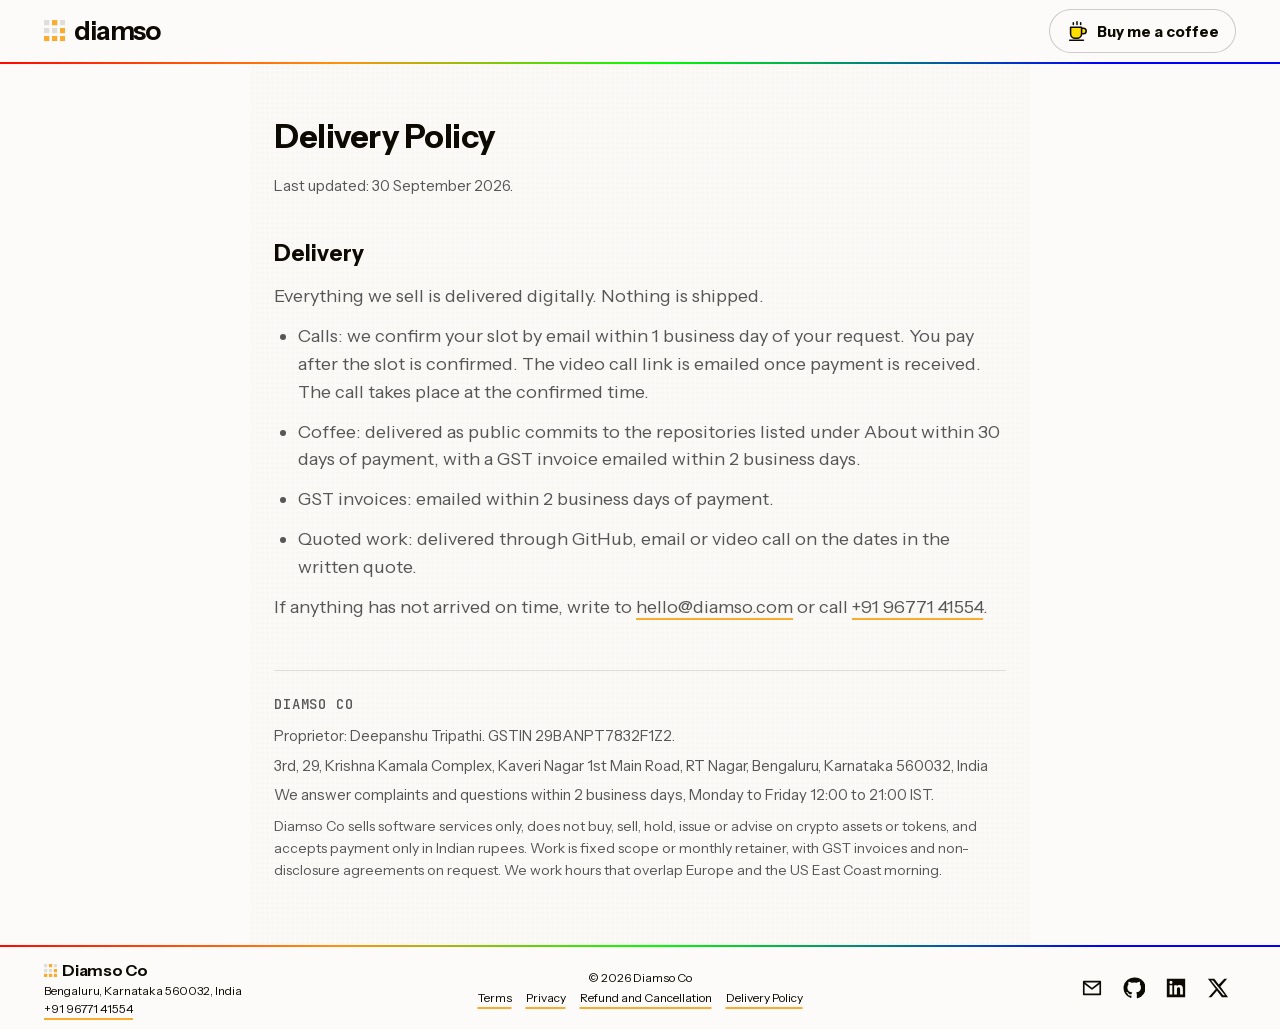
==== commit fb3f8273: "Round 10: four services, one logo, cube states and a Life landing Services are Consult, Advise, Buil" ====
--- a/delivery.html
+++ b/delivery.html
@@ -10,23 +10,13 @@
 <meta property="og:url" content="https://diamso.com/delivery.html">
 <meta property="og:image" content="https://diamso.com/og.png">
 <meta name="twitter:card" content="summary_large_image">
-<link rel="icon" href="data:image/svg+xml,%3Csvg xmlns='http://www.w3.org/2000/svg' viewBox='0 0 3 3'%3E%3Cpath fill='%23FBAB30' d='M1 0h1v1H1zM2 1h1v1H2zM0 2h3v1H0z'/%3E%3C/svg%3E">
+<link rel="icon" href="data:image/svg+xml,%3Csvg xmlns='http://www.w3.org/2000/svg' viewBox='0 0 24 24'%3E%3Cpath fill='%230D0A03' fill-opacity='.12' d='M0 0h6v6H0zM18 0h6v6h-6zM0 9h6v6H0zM9 9h6v6H9z'/%3E%3Cpath fill='%23FBAB30' d='M9 0h6v6H9zM18 9h6v6h-6zM0 18h6v6H0zM9 18h6v6H9zM18 18h6v6h-6z'/%3E%3C/svg%3E">
 <link rel="preload" href="fonts/instrument-sans-latin.woff2" as="font" type="font/woff2" crossorigin="anonymous">
 <link rel="stylesheet" href="site.css">
 </head><body><a class="skip" href="#main">Skip to content</a><header class="site-header">
 <div class="bar">
-<a class="brand" href="index.html#hero" aria-label="Diamso home">diamso <svg id="logo-mark" viewBox="0 0 32 32" width="24" height="24" aria-hidden="true">
-<rect width="32" height="32" fill="#FCFBF9"/>
-<rect x="1" y="1" width="8" height="8" rx="1" fill="#FFDE1F" stroke="#0D0A03" stroke-opacity=".18"/>
-<rect x="11" y="1" width="8" height="8" rx="1" fill="#FFDE1F" stroke="#0D0A03" stroke-opacity=".18"/>
-<rect x="21" y="1" width="8" height="8" rx="1" fill="#FFDE1F" stroke="#0D0A03" stroke-opacity=".18"/>
-<rect x="1" y="11" width="8" height="8" rx="1" fill="#FFDE1F" stroke="#0D0A03" stroke-opacity=".18"/>
-<rect x="11" y="11" width="8" height="8" rx="1" fill="#FFDE1F" stroke="#0D0A03" stroke-opacity=".18"/>
-<rect x="21" y="11" width="8" height="8" rx="1" fill="#FFDE1F" stroke="#0D0A03" stroke-opacity=".18"/>
-<rect x="1" y="21" width="8" height="8" rx="1" fill="#FFDE1F" stroke="#0D0A03" stroke-opacity=".18"/>
-<rect x="11" y="21" width="8" height="8" rx="1" fill="#FFDE1F" stroke="#0D0A03" stroke-opacity=".18"/>
-<rect x="21" y="21" width="8" height="8" rx="1" fill="#FFDE1F" stroke="#0D0A03" stroke-opacity=".18"/>
-</svg></a>
+<svg class="sprite" width="0" height="0" aria-hidden="true" focusable="false"><defs><linearGradient id="cube-gloss" x1="0" y1="0" x2=".6" y2="1"><stop offset="0" stop-color="#fff" stop-opacity=".42"/><stop offset=".45" stop-color="#fff" stop-opacity=".06"/><stop offset="1" stop-color="#fff" stop-opacity="0"/></linearGradient></defs><symbol id="diamso-mark" viewBox="0 0 24 24"><path fill="#0D0A03" fill-opacity=".12" d="M0 0h6v6H0zM18 0h6v6h-6zM0 9h6v6H0zM9 9h6v6H9z"/><path fill="#FBAB30" d="M9 0h6v6H9zM18 9h6v6h-6zM0 18h6v6H0zM9 18h6v6H9zM18 18h6v6h-6z"/></symbol></svg>
+<a class="brand" href="index.html#hero" aria-label="Diamso home"><svg class="mark" viewBox="0 0 24 24" aria-hidden="true" focusable="false"><use href="#diamso-mark"/></svg><span>diamso</span></a>
 <div class="coffee-slot" id="coffee"><div class="bmc"><a class="bmc-button" href="index.html#coffee"><svg class="bmc-cup" viewBox="0 0 24 24" fill="#FFDD00" stroke="#0D0A03" stroke-width="1.7" stroke-linecap="round" stroke-linejoin="round" aria-hidden="true"><path d="M5 8h12v7a5 5 0 0 1-5 5h-2a5 5 0 0 1-5-5V8Zm12 1h2a3 3 0 0 1 0 6h-2M4 22h15M8 3v2m4-3v3m4-2v2"/></svg>Buy me a coffee</a></div></div>
 </div>
 <div class="rule" aria-hidden="true"></div>
@@ -41,7 +31,7 @@
 </div></aside></main><footer class="site-footer">
 <div class="rule" aria-hidden="true"></div>
 <div class="footer-bar">
-<div class="footer-left"><p class="footer-name">Diamso Co</p><p>Bengaluru, Karnataka 560032, India</p><p><a href="tel:+919677141554">+91 96771 41554</a></p></div>
+<div class="footer-left"><p class="footer-name"><svg class="mark" viewBox="0 0 24 24" aria-hidden="true" focusable="false"><use href="#diamso-mark"/></svg>Diamso Co</p><p>Bengaluru, Karnataka 560032, India</p><p><a href="tel:+919677141554">+91 96771 41554</a></p></div>
 <div class="footer-centre"><p>© 2026 Diamso Co</p><nav aria-label="Business policies"><a href="terms.html">Terms</a><a href="privacy.html">Privacy</a><a href="refunds.html">Refund and Cancellation</a><a href="delivery.html" aria-current="page">Delivery Policy</a></nav></div>
 <div class="footer-icons"><a href="mailto:hello@diamso.com" aria-label="Email Diamso"><svg viewBox="0 0 24 24" width="22" height="22" aria-hidden="true"><path d="M3 5h18v14H3z" fill="none" stroke="currentColor" stroke-width="1.8" stroke-linejoin="round"/><path d="M3 6l9 7 9-7" fill="none" stroke="currentColor" stroke-width="1.8" stroke-linejoin="round"/></svg></a><a href="https://github.com/deepanshutr" aria-label="Deepanshu Tripathi on GitHub"><svg viewBox="0 0 24 24" width="22" height="22" aria-hidden="true"><path fill="currentColor" d="M12 .5a11.5 11.5 0 0 0-3.6 22.4c.6.1.8-.3.8-.6v-2c-3.2.7-3.9-1.5-3.9-1.5-.5-1.3-1.3-1.7-1.3-1.7-1-.7.1-.7.1-.7 1.2.1 1.8 1.2 1.8 1.2 1 1.8 2.8 1.3 3.5 1 .1-.8.4-1.3.7-1.6-2.6-.3-5.3-1.3-5.3-5.7 0-1.3.5-2.3 1.2-3.1-.1-.3-.5-1.5.1-3.1 0 0 1-.3 3.2 1.2a11 11 0 0 1 5.8 0c2.2-1.5 3.2-1.2 3.2-1.2.6 1.6.2 2.8.1 3.1.8.8 1.2 1.8 1.2 3.1 0 4.4-2.7 5.4-5.3 5.7.4.4.8 1.1.8 2.2v3.3c0 .3.2.7.8.6A11.5 11.5 0 0 0 12 .5Z"/></svg></a><a href="https://www.linkedin.com/in/deepanshutr" aria-label="Deepanshu Tripathi on LinkedIn"><svg viewBox="0 0 24 24" width="22" height="22" aria-hidden="true"><path fill="currentColor" d="M2 2h20v20H2zM5 9v10h3V9zm1.5-1.5a1.7 1.7 0 1 0 0-3.4 1.7 1.7 0 0 0 0 3.4zM10 9v10h3v-5.3c0-1.4.4-2.4 1.8-2.4s1.7 1 1.7 2.4V19h3v-6c0-2.7-1-4.2-3.6-4.2-1.4 0-2.4.6-2.9 1.4V9z" fill-rule="evenodd"/></svg></a><a href="https://x.com/deepanshutr" aria-label="Deepanshu Tripathi on X"><svg viewBox="0 0 24 24" width="22" height="22" aria-hidden="true"><path fill="currentColor" d="M18.9 2H22l-7.4 8.4L23 22h-6.8l-5.3-6.9L4.8 22H1.7l7.9-9L1 2h7l4.8 6.3zm-1.2 18h1.9L6.4 3.9h-2z"/></svg></a></div>
 </div>
--- a/site.css
+++ b/site.css
@@ -16,6 +16,7 @@
 button{font:inherit;color:inherit;cursor:pointer;border-radius:2px}
 a:focus-visible,button:focus-visible{outline:2px solid var(--ink);outline-offset:3px}
 [hidden]{display:none!important}
+body>.bmc{position:absolute}
 code{font:500 0.94em 'JetBrains Mono',monospace}
 .sr-only{position:absolute;width:1px;height:1px;padding:0;margin:-1px;overflow:hidden;clip:rect(0,0,0,0);border:0}
 .skip{position:fixed;top:-100px;left:16px;z-index:60;background:var(--paper);padding:12px}
@@ -23,20 +24,22 @@
 .shell{width:min(1240px,100%);margin-inline:auto;padding-inline:24px}
 
 /* AssetMantle background grid, exact: its 8px box.png tile drawn at 5px. */
-main{background-color:var(--paper);background-image:url(box.png);background-size:5px 5px;background-repeat:repeat;background-position:-200px}
+main{overflow-x:clip;background-color:var(--paper);background-image:url(box.png);background-size:5px 5px;background-repeat:repeat;background-position:-200px}
 
 /* MantleWorks header and footer: fixed, with a 2px rainbow rule. */
-.site-header{position:fixed;inset:0 0 auto;z-index:40;background:#FCFBF9eb}
+.site-header{position:fixed;inset:0 0 auto;z-index:40;background:#FCFBF9}
 .site-header .bar{width:min(1240px,100%);height:62px;margin-inline:auto;padding-inline:24px;display:flex;align-items:center;justify-content:space-between;gap:16px}
 .rule{height:2px;background:var(--rainbow)}
-.brand{display:inline-flex;align-items:center;gap:10px;font-size:26px;font-weight:650;letter-spacing:-.04em;text-decoration:none}
-.brand svg{display:block}
+.sprite{position:absolute;width:0;height:0;overflow:hidden}
+.mark{display:inline-block;flex:none;width:.82em;height:.82em;vertical-align:-.06em}
+.brand{display:inline-flex;align-items:center;gap:.32em;font-size:26px;font-weight:650;letter-spacing:-.04em;text-decoration:none}
+.footer-name{display:flex;align-items:center;gap:.32em}
 .coffee-slot{flex:none}
 /* Policy pages carry a plain link in place of the coffee panel, styled as the same pill. */
 .site-header a.bmc-button{display:inline-flex;align-items:center;gap:9px;height:44px;padding:6px 16px;border:1px solid #0D0A0333;border-radius:999px;background:var(--paper);font:700 15px/1.4 'Instrument Sans',sans-serif;text-decoration:none;transition:background-color .15s,transform .15s}
 .site-header a.bmc-button:hover{background:#FFDD00;transform:translateY(-2px)}
 .site-header a.bmc-button .bmc-cup{width:22px;height:22px;flex:none}
-.site-footer{position:fixed;inset:auto 0 0;z-index:40;background:#FCFBF9f2}
+.site-footer{position:fixed;inset:auto 0 0;z-index:40;background:#FCFBF9}
 .footer-bar{width:min(1240px,100%);height:82px;margin-inline:auto;padding-inline:24px;display:grid;grid-template-columns:1fr auto 1fr;align-items:center;gap:16px;font-size:12px;line-height:1.5}
 .footer-name{font-size:16px;font-weight:650;letter-spacing:-.02em}
 .footer-centre{text-align:center}
@@ -70,11 +73,19 @@
 
 /* Landing */
 .hero{overflow:hidden;isolation:isolate}
+.hero::before{content:'';position:absolute;z-index:-1;top:10%;right:0;width:58%;height:80%;background:radial-gradient(closest-side,#FBAB3038,transparent 72%);pointer-events:none}
 #hero-life{position:absolute;inset:0;width:100%;height:100%;display:block}
 .hero-copy{position:relative;z-index:1}
 .hero-copy>*{width:fit-content;max-width:100%}
-.wordmark{font-size:clamp(68px,9.4vw,136px);font-weight:650;line-height:.9;letter-spacing:-.05em}
-.wordmark span{background:linear-gradient(90deg,#ff0000,#ff930f 38%,#00ff00 68%,#0000ff);-webkit-background-clip:text;background-clip:text;-webkit-text-fill-color:transparent;color:transparent}
+.wordmark{display:flex;align-items:center;gap:.22em;font-size:clamp(68px,9.4vw,136px);font-weight:650;line-height:.9;letter-spacing:-.05em}
+.wordmark .mark{width:.78em;height:.78em}
+.hero-proof{display:flex;flex-wrap:wrap;gap:6px 26px;margin-top:22px;font-size:15px;color:var(--graphite)}
+.hero-proof a{text-decoration:none}
+.hero-proof a:hover{color:var(--ink)}
+.hero-proof strong{font:600 17px 'JetBrains Mono',monospace;color:var(--ink);margin-right:6px}
+.hero-actions{display:flex;flex-wrap:wrap;align-items:center;gap:12px 16px;margin-top:26px}
+.hero-email{display:inline-flex;align-items:center;gap:8px;min-height:48px;padding:10px 18px;background:var(--ink);color:var(--paper);font-weight:500;text-decoration:none;transition:transform .25s var(--ease)}
+.hero-email:hover{transform:translateY(-2px)}
 .hero-line{margin-top:22px;max-width:34ch;font-size:clamp(20px,1.7vw,25px);line-height:1.4}
 .hero-links{margin-top:28px;font:500 clamp(17px,1.9vw,27px)/1.2 'JetBrains Mono',monospace;letter-spacing:.02em;text-transform:uppercase}
 .hero-links a{text-decoration:none}
@@ -87,8 +98,14 @@
 
 /* What we do */
 .services{display:grid;grid-template-columns:minmax(0,1.15fr) minmax(0,1fr);grid-template-rows:repeat(3,auto);gap:0 56px;margin-top:28px;padding:0;list-style:none}
-.service{padding:18px 0;border-top:1px solid var(--rule)}
+.service{display:grid;grid-template-columns:52px minmax(0,1fr);column-gap:18px;align-items:start;align-content:start;margin-inline:-14px;padding:18px 14px;border-top:1px solid var(--rule)}
 .service-calls{grid-row:1/4}
+.service>*:not(.glyph){grid-column:2}
+.glyph{--c:var(--life);grid-row:1/span 2;justify-self:center;display:block;width:52px;height:auto;max-height:60px;margin-top:2px;overflow:visible}
+.glyph .cubelet{transition:transform .7s cubic-bezier(.34,1.56,.64,1) calc(var(--i,0) * 50ms)}
+.service{transition:transform .35s var(--ease),box-shadow .35s var(--ease),background-color .35s}
+.service:hover{transform:translateY(-4px);background-color:#fff;border-radius:12px;box-shadow:0 18px 40px -18px #FBAB3073,0 2px 6px #0D0A030F}
+.service:hover .glyph .cubelet[style]{transform:translateY(-7px)}
 .service h3{font-size:21px;font-weight:650;letter-spacing:-.01em}
 .service p{margin-top:6px;color:var(--graphite);max-width:52ch}
 .call-options{display:flex;gap:10px;margin-top:18px}
@@ -100,58 +117,74 @@
 .quote-line{display:flex;flex-wrap:wrap;align-items:center;gap:12px 20px;margin-top:24px;color:var(--graphite)}
 .quote-line a{color:var(--ink)}
 
-/* The challenge, with MantleWorks' three turning squares */
+/* The challenge: one cube acts out the active risk */
+@property --c{syntax:'<color>';inherits:true;initial-value:#B3AFA8}
+:is(.work-cube,.risk-cube) .cubelet{--c:#B3AFA8;transition:transform .6s cubic-bezier(.2,.8,.2,1) calc(var(--i,0) * 18ms),--c .5s}
+.risk-art{position:relative;display:grid;place-items:center}
+.risk-art::before{content:'';position:absolute;inset:10% 14%;border-radius:50%;background:radial-gradient(closest-side,#FBAB30,transparent);opacity:.22;filter:blur(26px)}
+.risk-cube{position:relative;display:block;width:min(100%,440px);height:auto;overflow:visible}
+.challenge[data-active="0"] .c202{--c:var(--life);transform:translate(14px,-46px)}
+.challenge[data-active="1"] .x2{--c:#FCFBF9;transform:translate(26px,15px)}
+.challenge[data-active="2"] .z2{--c:var(--life);transform:translate(-22px,-18px)}
 .challenge{display:grid;grid-template-columns:minmax(0,5fr) minmax(0,6fr);gap:64px;align-items:center}
-.squares svg{display:block;width:min(400px,100%);height:auto;margin-inline:auto;overflow:visible}
-.sq{fill:none;stroke-width:5;transition:transform 1s var(--ease)}
-.sq-1{transform:rotate(17deg)}.sq-2{transform:rotate(45.3deg)}.sq-3{transform:rotate(73.2deg)}
 [data-active="1"] .sq-1{transform:rotate(45.3deg)}[data-active="1"] .sq-2{transform:rotate(73.2deg)}[data-active="1"] .sq-3{transform:rotate(17deg)}
 [data-active="2"] .sq-1{transform:rotate(73.2deg)}[data-active="2"] .sq-2{transform:rotate(17deg)}[data-active="2"] .sq-3{transform:rotate(45.3deg)}
-.tablist{display:flex;flex-wrap:wrap;gap:8px}
-.challenge .tablist{margin-top:28px}
-.challenge [role="tab"]{min-height:44px;padding:8px 16px;border:1px solid var(--rule);background:var(--paper);font-weight:500}
-.challenge [role="tab"][aria-selected="true"]{border-color:var(--ink);box-shadow:inset 0 -3px 0 var(--life)}
-.challenge [role="tabpanel"]{margin-top:22px;max-width:38ch;min-height:4.2em;font-size:clamp(20px,1.8vw,25px);line-height:1.4}
+.risks{display:grid;gap:10px;margin-top:26px;padding:0;list-style:none}
+.risks li{padding:14px 18px;border-left:3px solid var(--rule);transition:border-color .5s,background .5s}
+.risks li.is-active{border-left-color:var(--life);background:#FBAB3012}
+.risks .item-select{display:flex;align-items:baseline;gap:12px;padding:0;border:0;background:none;font-size:21px;font-weight:600;text-align:left}
+.risk-num{font:500 14px 'JetBrains Mono',monospace;color:var(--graphite)}
+.risks p{margin-top:4px;padding-left:26px;max-width:46ch;color:var(--graphite)}
 
 /* Work, after MantleWorks' Containerized slide */
 .work{display:grid;grid-template-columns:minmax(0,1fr) minmax(0,1fr);gap:48px;align-items:center}
 .work-art{position:relative;display:grid;place-items:center}
-.work-art::before{content:'';position:absolute;inset:8% 12%;border-radius:50%;background:radial-gradient(closest-side,var(--c),transparent);opacity:.32;filter:blur(24px);transform:scale(.6);transition:transform 1s var(--ease) .5s,background .4s}
+.work-art::before{content:'';position:absolute;inset:4% 6%;border-radius:50%;background:radial-gradient(closest-side,var(--c),transparent);opacity:.45;filter:blur(24px);transform:scale(.6);transition:transform 1s var(--ease) .5s,background .4s}
 .work.is-out .work-art::before{transform:scale(1)}
-.work-cube{position:relative;display:block;width:min(100%,500px);height:auto;overflow:visible}
-.cube-front{transition:transform 1s var(--ease) .5s}
-.work.is-out .cube-front{transform:translate(28px,16px)}
-.work-copy [role="tabpanel"]{min-height:250px;margin-top:22px}
-.work-copy h3{font-size:clamp(32px,3vw,42px);font-weight:700;line-height:1.05;letter-spacing:-.03em}
-.work-year{margin-top:4px;font:500 15px 'JetBrains Mono',monospace;color:var(--graphite)}
-.work-body{margin-top:14px;max-width:44ch;font-size:19px}
-.work-stat{display:flex;align-items:center;gap:16px;width:fit-content;max-width:440px;margin-top:18px;padding:12px 18px;border:1px solid var(--c);border-radius:8px;font-size:15px;color:var(--graphite)}
-.work-stat strong{font:700 22px 'JetBrains Mono',monospace;color:var(--ink)}
-.work-link{display:inline-block;margin-top:16px}
-.work-tabs{display:grid;grid-template-columns:repeat(3,max-content);margin-top:22px;gap:2px 28px}
-.work-tabs [role="tab"]{display:inline-flex;align-items:center;gap:8px;min-height:36px;padding:4px 0;border:0;background:none;font-size:15px;color:var(--graphite)}
-.diamond{width:10px;height:10px;background:var(--c);transform:rotate(45deg);opacity:.45;transition:transform .5s ease-in-out,opacity .5s}
-.work-tabs [aria-selected="true"]{color:var(--ink);font-weight:650}
-.work-tabs [aria-selected="true"] .diamond{opacity:1;transform:rotate(45deg) scale(1.45)}
+.work-cube{position:relative;display:block;width:min(100%,520px);height:auto;overflow:visible}
+.work[data-active="0"] .x2,.work[data-active="1"] .z2,.work[data-active="2"] .c202,.work[data-active="3"] .y2,.work[data-active="4"] .z2,.work[data-active="5"] :is(.x2,.y2){--c:inherit}
+.work.is-out[data-active="0"] .x2{transform:translate(30px,17px)}
+.work.is-out[data-active="1"] .z2{transform:translate(0,-30px)}
+.work.is-out[data-active="2"] .c202{transform:translate(14px,-46px)}
+.work.is-out[data-active="3"] .y2{transform:translate(-30px,17px)}
+.work.is-out[data-active="4"] .z2{transform:translate(-24px,-20px)}
+.work.is-out[data-active="5"] .x2{transform:translate(30px,17px)}
+.work.is-out[data-active="5"] .y2{transform:translate(-30px,17px)}
+.work.is-out[data-active="5"] .x2.y2{transform:translate(0,34px)}
+.projects{display:grid;gap:4px;margin-top:20px;padding:0;list-style:none}
+.projects li{display:grid;grid-template-columns:minmax(0,1fr) auto;align-items:center;gap:2px 16px;padding:10px 14px;border-left:3px solid transparent;transition:border-color .5s,background .5s}
+.projects li.is-active{border-left-color:var(--c);background:color-mix(in srgb,var(--c) 9%,transparent)}
+.projects .item-select{display:flex;align-items:baseline;gap:10px;padding:0;border:0;background:none;text-align:left}
+.diamond{align-self:center;width:10px;height:10px;background:var(--c);transform:rotate(45deg);transition:transform .5s ease-in-out}
+.projects li.is-active .diamond{transform:rotate(45deg) scale(1.45)}
+.work-name{font-size:20px;font-weight:650}
+.work-year{font:500 14px 'JetBrains Mono',monospace;color:var(--graphite)}
+.work-body{grid-column:1;font-size:15px;color:var(--graphite);max-width:52ch}
+.work-stat{grid-column:1;font-size:14px;color:var(--graphite)}
+.work-stat strong{font:700 15px 'JetBrains Mono',monospace;color:var(--ink)}
+.work-link{grid-column:2;grid-row:1;font-size:15px;white-space:nowrap}
 
 /* Pull requests, after MantleWorks' Assetization carousel */
-.pulls{display:grid;grid-template-columns:minmax(280px,4fr) minmax(0,7fr);gap:24px 64px;align-items:start}
-.pulls-head{grid-column:1/-1;display:grid;grid-template-columns:1fr auto;align-items:end;gap:0 24px}
+.pulls-head{display:grid;grid-template-columns:1fr auto;align-items:end;gap:0 24px}
 .pulls-head .slide-lead{grid-column:1}
 .all-github{grid-row:1;grid-column:2;white-space:nowrap}
-.pull-list{flex-direction:column;flex-wrap:nowrap;gap:0}
-.pull-list [role="tab"]{display:flex;justify-content:space-between;align-items:baseline;gap:12px;min-height:44px;padding:9px 14px;border:0;border-left:3px solid transparent;background:none;text-align:left}
-.pull-list [role="tab"][aria-selected="true"]{border-left-color:var(--life);background:#FBAB3014}
-.pull-list [role="tab"] code{overflow-wrap:anywhere;min-width:0}
-.pull-year{flex:none;font-size:13px;color:var(--graphite)}
-.pull-panels{padding-top:6px}
-.pull-what{max-width:22ch;font-size:clamp(28px,2.7vw,40px);font-weight:600;line-height:1.12;letter-spacing:-.025em}
-.pull-facts{display:grid;grid-template-columns:auto minmax(0,1fr);gap:24px 48px;margin-top:28px}
-.pull-facts dt{font:500 13px 'JetBrains Mono',monospace;letter-spacing:.06em;text-transform:uppercase;color:var(--graphite)}
-.pull-facts dd{margin-top:6px;font-size:22px;font-weight:600}
-.change{display:block;width:min(320px,100%);height:8px;margin-top:10px;background:#0D0A0314}
-.change>span{display:block;height:100%;background:var(--life)}
-.pull-link{display:inline-block;margin-top:28px}
+.pull-rows{display:grid;margin-top:20px;padding:0;list-style:none}
+.pull-rows li{display:grid;grid-template-columns:minmax(0,1fr) 96px 150px 32px;align-items:center;gap:6px 20px;padding:9px 14px;border-top:1px solid var(--rule);border-left:3px solid transparent;transition:border-color .5s,background .5s}
+.pull-rows li.is-active{border-left-color:var(--life);background:#FBAB3012}
+.pull-rows .item-select{display:grid;grid-template-columns:minmax(0,340px) minmax(0,1fr);align-items:baseline;gap:4px 18px;padding:0;border:0;background:none;text-align:left}
+.pull-rows code{font-size:14px;overflow-wrap:anywhere;min-width:0}
+.pull-what{font-size:16px}
+.pull-rows time{font:500 13px 'JetBrains Mono',monospace;color:var(--graphite);white-space:nowrap}
+.pull-lines{display:flex;align-items:center;gap:10px;font:500 13px 'JetBrains Mono',monospace}
+.change-count{flex:none;width:4.5ch;text-align:right}
+.change{display:block;flex:1;height:6px;background:#0D0A0314}
+.change>span{display:block;height:100%;background:var(--life);transform-origin:left}
+.pull-rows li.is-active .change>span{animation:bar-grow .9s cubic-bezier(.2,.8,.2,1)}
+@keyframes bar-grow{from{transform:scaleX(0)}}
+@property --n{syntax:'<integer>';inherits:true;initial-value:0}
+.pull-rows li{--n:calc(sibling-index() - 1)}
+@media (prefers-reduced-motion:no-preference){.pulls:not(.is-seen) .change>span{transform:scaleX(0)}.pulls.is-seen .change>span{animation:bar-grow 1s cubic-bezier(.2,.8,.2,1) both;animation-delay:calc(var(--n) * 70ms)}}
+.pull-link{justify-self:end;text-decoration:none;font-size:18px}
 
 /* Practice: engagements, the cube, the framework */
 .practice .slide-title{margin-inline:auto}
@@ -159,28 +192,30 @@
 .practice-art{align-self:center}
 .engagements{margin-top:14px;padding:0;list-style:none}
 .engagements li{padding:7px 0;font-size:21px}
-.practice-art{position:relative;display:grid;place-items:center;height:min(380px,42dvh);overflow:clip}
+.engagements span{margin-left:6px;font-size:15px;color:var(--graphite)}
+.practice-art{position:relative;display:grid;place-items:center;height:min(460px,50dvh)}
 .practice-art>*{grid-area:1/1}
 .practice-art>#practice-cube{max-width:100%;max-height:100%}
 .static-cube{width:min(280px,100%);height:auto}
 .has-cube>.static-cube{visibility:hidden}
-.steps{display:flex;flex-direction:column;margin-top:14px}
+.steps{position:relative;display:flex;flex-direction:column;margin-top:14px;padding-bottom:4.6em}
 .steps button{display:flex;gap:12px;align-items:flex-start;width:100%;min-height:44px;padding:7px 0;border:0;background:none;text-align:left}
 .step-marker{position:relative;flex:none;width:34px;padding-left:16px;font:500 14px/1.9 'JetBrains Mono',monospace;color:var(--graphite)}
-.step-marker::before{content:'';position:absolute;top:8px;left:0;width:10px;height:10px;background:var(--face);border:1px solid #0D0A0326;opacity:.3;transition:opacity .4s,transform .4s}
+.step-marker::before{content:'';position:absolute;top:8px;left:0;width:10px;height:10px;background:var(--face);border:1px solid #0D0A0366;opacity:.55;transition:opacity .4s,transform .4s}
 .steps button.is-lit .step-marker::before{opacity:1;transform:rotate(-45deg)}
 .step-text strong{display:block;font-size:21px;font-weight:500}
-.step-text span{display:block;max-height:0;overflow:hidden;opacity:0;font-size:15px;line-height:1.4;color:var(--graphite);transition:max-height .5s var(--ease),opacity .4s}
-.steps button[aria-checked="true"] .step-text span{max-height:4.5em;opacity:1;margin-top:2px}
+.step-text span{position:absolute;left:46px;right:0;top:calc(100% - 4.2em);display:block;opacity:0;font-size:15px;line-height:1.4;color:var(--graphite);pointer-events:none;transition:opacity .15s}
+.steps button[aria-checked="true"] .step-text span{opacity:1;transition:opacity .3s ease .15s}
 
 /* About */
 .about-layout{display:grid;grid-template-columns:minmax(0,6fr) minmax(0,5fr);gap:56px;align-items:center;margin-top:24px}
 .about-copy{display:grid;gap:16px;max-width:48ch;font-size:20px;line-height:1.55}
 .repos{display:flex;flex-wrap:wrap;align-items:baseline;gap:4px 16px;font-size:16px}
 .repos a{font:500 15px 'JetBrains Mono',monospace}
-.proof{display:grid;grid-template-columns:repeat(2,minmax(0,1fr));gap:32px 32px}
-.digits{display:block;height:52px;width:auto;max-width:100%;margin-bottom:10px}
+.proof{display:grid;grid-template-columns:repeat(2,minmax(0,1fr));gap:32px 56px}
+.digits{display:block;height:auto;width:auto;max-width:100%;margin-bottom:10px}
 .proof-number,.proof p{display:block;font-size:15px;color:var(--graphite)}
+.proof-number{position:absolute;width:1px;height:1px;overflow:hidden;clip-path:inset(50%)}
 .proof-source{display:inline-block;margin-top:8px;font-size:15px}
 
 /* Talks and press */
@@ -190,7 +225,7 @@
 .video-play{display:block;width:100%;padding:0;border:0;background:none;text-align:left}
 .poster{position:relative;display:grid;place-items:center;aspect-ratio:16/9;overflow:hidden;border:1px solid var(--rule);background:var(--paper)}
 .poster img{width:100%;height:100%;object-fit:cover;object-position:center}
-.play{position:absolute;z-index:1;display:grid;place-items:center;width:52px;height:52px;border-radius:50%;background:#FCFBF9e6;font-size:18px;transition:transform .3s var(--ease)}
+.play{position:absolute;z-index:1;display:grid;place-items:center;width:52px;height:52px;border-radius:50%;background:#0D0A03;color:#FCFBF9;font-size:18px;transition:transform .3s var(--ease)}
 .video-play:hover .play{transform:scale(1.08)}
 .video-title,.video-meta{display:block;margin-top:8px;line-height:1.35}
 .video-title{font-size:16px;font-weight:500}
@@ -212,6 +247,7 @@
 .directory h3{font-size:16px;font-weight:650}
 .directory ul{margin-top:4px;padding:0;list-style:none;font-size:15px;line-height:1.75}
 
+.services-only{margin-top:6px;font-size:14px;color:var(--graphite)}
 /* Policy pages reuse the header and footer, and scroll their footer */
 .policy{max-width:780px;padding-top:calc(var(--header-h) + 48px);padding-bottom:64px}
 .policy h1{font-size:2rem;font-weight:700;letter-spacing:-.015em}
@@ -226,14 +262,14 @@
 /* Desktop screens tall enough for a whole slide: MantleWorks' mandatory snap and fixed slides */
 @media (min-width:900px) and (min-height:880px){
 html{scroll-snap-type:y mandatory}
-.slide{height:100dvh;overflow:clip}
+.slide{height:100dvh;overflow:clip;overflow-clip-margin:64px}
 }
 
 /* MantleWorks slide zoom, in place, only when motion is welcome and scroll timelines exist */
-@media (prefers-reduced-motion:no-preference){@supports (animation-timeline:view()){@media (min-width:900px) and (min-height:880px){.slide:not(.hero)>.shell{animation:slide-zoom linear both;animation-timeline:view();animation-range:cover 0% cover 100%}}@keyframes slide-zoom{0%{opacity:0;transform:scale(.72);filter:blur(20px)}38%,62%{opacity:1;transform:none;filter:none}100%{opacity:0;transform:scale(1.28);filter:blur(14px)}}}}
+@media (prefers-reduced-motion:no-preference){@supports (animation-timeline:view()){@media (min-width:900px) and (min-height:880px){.slide:not(.hero)>.shell{will-change:transform,opacity;animation:slide-zoom linear both;animation-timeline:view();animation-range:cover 0% cover 100%}}@keyframes slide-zoom{0%{opacity:0;transform:scale(0)}35%,65%{opacity:1;transform:none}100%{opacity:0;transform:scale(1.5)}}}}
 
 @media (prefers-reduced-motion:reduce){html{scroll-behavior:auto}*,::before,::after{transition-duration:.01ms!important;animation:none!important}}
-@media (forced-colors:active){.slide-title,.wordmark span{-webkit-text-fill-color:CanvasText;color:CanvasText;background:none}}
+@media (forced-colors:active){.slide-title{-webkit-text-fill-color:CanvasText;color:CanvasText;background:none}}
 
 /* Below 900px wide: slides grow with their content, columns stack */
 @media (max-width:899px){
@@ -245,19 +281,26 @@
 .footer-icons{grid-area:icons}.footer-icons a{width:32px;height:32px}
 .shell{padding-inline:20px 44px}
 .hero .hero-copy{margin-block:28px auto}
-#hero-life{top:auto;bottom:var(--footer-h);height:36%}
+.hero{flex-direction:column}
+#hero-life{position:relative;inset:auto;order:1;flex:1 0 220px;width:100%;height:auto}
 .slide-nav{right:6px}
 .services,.challenge,.work,.pulls,.about-layout,.contact-grid{grid-template-columns:minmax(0,1fr)}
 .service-calls{grid-row:auto}
 .services{gap:0}
 .call-options{flex-wrap:wrap}
-.challenge{gap:24px}.squares svg{width:200px}
-.work{gap:12px}.work-cube{width:min(320px,100%)}.work-copy [role="tabpanel"]{min-height:0}
+.challenge{gap:24px}.risk-cube{width:min(240px,100%)}
+.work{gap:12px}
+.work-art,.risk-art{position:sticky;top:calc(var(--header-h) + 4px);z-index:2;align-self:start;background:var(--paper)}
+.hero::before{display:none}
+.work-link{grid-column:1;grid-row:auto;justify-self:start}
 .pulls-head{grid-template-columns:1fr}.all-github{grid-row:auto;grid-column:1;margin-top:8px}
 .practice-layout{grid-template-columns:minmax(0,1fr);gap:24px}
 .practice-art{order:-1;height:220px}
 .practice-col:first-child{order:1}
-.work-tabs{grid-template-columns:repeat(2,max-content)}
+.pull-rows li{grid-template-columns:minmax(0,1fr) auto;}
+.pull-rows .item-select{grid-template-columns:minmax(0,1fr)}
+.pull-rows time{grid-column:1}
+.pull-lines{grid-column:1/-1}
 .engagements li{padding:4px 0;font-size:18px}
 .work-cube{width:min(250px,100%)}
 .practice .slide-title{margin-inline:0}
@@ -266,6 +309,7 @@
 .directory{grid-template-columns:repeat(2,minmax(0,1fr))}
 }
 @media (max-width:600px){
+.slide-nav{display:none}
 body{font-size:17px}
 .slide-nav button::before{width:12px;height:12px}
 .wordmark{font-size:64px}
@@ -273,8 +317,9 @@
 .call-options .calls-button{min-width:0;flex-basis:100%}
 .video-list{grid-template-columns:minmax(0,1fr)}
 .brand{font-size:20px;gap:6px}
-.brand svg{width:20px;height:20px}
+
 .site-header .bar{padding-inline:12px;gap:8px}
-:root{--footer-h:112px}
+:root{--footer-h:0px}
+.site-footer{position:static}
 .footer-bar{height:110px}
 }
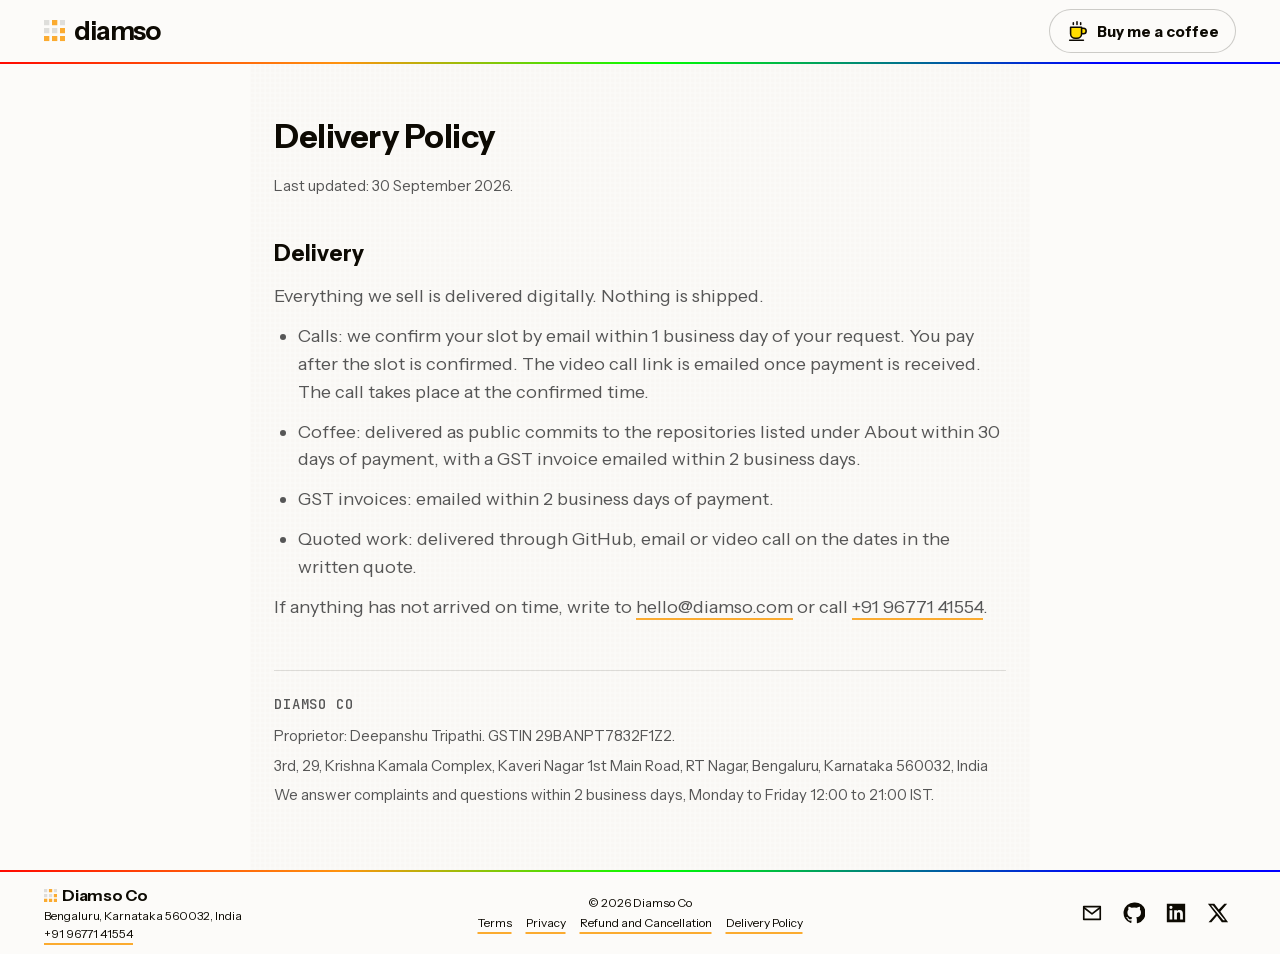
==== commit 8ae2ccf9: "Round 11: pull request links, one cube material, four services in a row, fixed phone footer Pull req" ====
--- a/delivery.html
+++ b/delivery.html
@@ -27,7 +27,6 @@
 <p>Proprietor: Deepanshu Tripathi. GSTIN 29BANPT7832F1Z2.</p>
 <address>3rd, 29, Krishna Kamala Complex, Kaveri Nagar 1st Main Road, RT Nagar, Bengaluru, Karnataka 560032, India</address>
 <p>We answer complaints and questions within 2 business days, Monday to Friday 12:00 to 21:00 IST.</p>
-<p class="terms-line">Diamso Co sells software services only, does not buy, sell, hold, issue or advise on crypto assets or tokens, and accepts payment only in Indian rupees. Work is fixed scope or monthly retainer, with GST invoices and non-disclosure agreements on request. We work hours that overlap Europe and the US East Coast morning.</p>
 </div></aside></main><footer class="site-footer">
 <div class="rule" aria-hidden="true"></div>
 <div class="footer-bar">
--- a/site.css
+++ b/site.css
@@ -24,7 +24,7 @@
 .shell{width:min(1240px,100%);margin-inline:auto;padding-inline:24px}
 
 /* AssetMantle background grid, exact: its 8px box.png tile drawn at 5px. */
-main{overflow-x:clip;background-color:var(--paper);background-image:url(box.png);background-size:5px 5px;background-repeat:repeat;background-position:-200px}
+main{overflow:clip;background-color:var(--paper);background-image:url(box.png);background-size:5px 5px;background-repeat:repeat;background-position:-200px}
 
 /* MantleWorks header and footer: fixed, with a 2px rainbow rule. */
 .site-header{position:fixed;inset:0 0 auto;z-index:40;background:#FCFBF9}
@@ -73,8 +73,7 @@
 
 /* Landing */
 .hero{overflow:hidden;isolation:isolate}
-.hero::before{content:'';position:absolute;z-index:-1;top:10%;right:0;width:58%;height:80%;background:radial-gradient(closest-side,#FBAB3038,transparent 72%);pointer-events:none}
-#hero-life{position:absolute;inset:0;width:100%;height:100%;display:block}
+#hero-life{position:absolute;left:0;right:0;top:var(--header-h);width:100%;height:calc(100% - var(--header-h) - var(--footer-h));display:block}
 .hero-copy{position:relative;z-index:1}
 .hero-copy>*{width:fit-content;max-width:100%}
 .wordmark{display:flex;align-items:center;gap:.22em;font-size:clamp(68px,9.4vw,136px);font-weight:650;line-height:.9;letter-spacing:-.05em}
@@ -94,32 +93,33 @@
 .next{display:inline-block;margin-top:30px;padding:6px 4px;transition:transform .3s var(--ease)}
 .next:hover{transform:translateY(4px)}
 .next svg{display:block}
-#pause{position:absolute;right:24px;bottom:calc(var(--footer-h) + 16px);z-index:2;width:44px;height:44px;min-width:44px;min-height:44px;border:1px solid var(--rule);background:var(--paper)}
 
 /* What we do */
-.services{display:grid;grid-template-columns:minmax(0,1.15fr) minmax(0,1fr);grid-template-rows:repeat(3,auto);gap:0 56px;margin-top:28px;padding:0;list-style:none}
-.service{display:grid;grid-template-columns:52px minmax(0,1fr);column-gap:18px;align-items:start;align-content:start;margin-inline:-14px;padding:18px 14px;border-top:1px solid var(--rule)}
-.service-calls{grid-row:1/4}
-.service>*:not(.glyph){grid-column:2}
-.glyph{--c:var(--life);grid-row:1/span 2;justify-self:center;display:block;width:52px;height:auto;max-height:60px;margin-top:2px;overflow:visible}
+.services{display:grid;grid-template-columns:repeat(4,minmax(0,1fr));gap:0 20px;margin-top:24px;padding:0;list-style:none}
+.service{display:grid;grid-template-rows:104px auto 1fr;align-content:start;padding:12px 14px;border-top:1px solid var(--rule)}
+.glyph{--c:var(--life);align-self:end;justify-self:start;display:block;width:84px;height:auto;overflow:visible}
 .glyph .cubelet{transition:transform .7s cubic-bezier(.34,1.56,.64,1) calc(var(--i,0) * 50ms)}
 .service{transition:transform .35s var(--ease),box-shadow .35s var(--ease),background-color .35s}
 .service:hover{transform:translateY(-4px);background-color:#fff;border-radius:12px;box-shadow:0 18px 40px -18px #FBAB3073,0 2px 6px #0D0A030F}
 .service:hover .glyph .cubelet[style]{transform:translateY(-7px)}
-.service h3{font-size:21px;font-weight:650;letter-spacing:-.01em}
-.service p{margin-top:6px;color:var(--graphite);max-width:52ch}
-.call-options{display:flex;gap:10px;margin-top:18px}
-.call-options .calls-button{flex:1 1 0;min-width:140px;flex-direction:column;align-items:flex-start;justify-content:flex-start;gap:2px;padding:12px 14px;text-align:left}
+.service h3{margin-top:10px;font-size:21px;font-weight:650;letter-spacing:-.01em}
+.service p{margin-top:6px;font-size:16px;line-height:1.5;color:var(--graphite)}
+.call-label{margin-top:14px;margin-bottom:6px}
+.call-options{display:grid;grid-template-columns:repeat(3,minmax(0,1fr));gap:10px;margin-top:0}
+.call-options .calls-button{min-width:140px;align-content:center;flex-direction:row;flex-wrap:wrap;align-items:baseline;justify-content:flex-start;gap:2px 10px;padding:12px 14px;text-align:left}
 .call-name{font-weight:500}
 .call-price{font-size:20px;font-weight:700}
-.call-detail{font-size:13px;line-height:1.35;color:var(--graphite)}
-.gst-note{font-size:14px}
-.quote-line{display:flex;flex-wrap:wrap;align-items:center;gap:12px 20px;margin-top:24px;color:var(--graphite)}
+.call-detail{flex-basis:100%;font-size:14px;line-height:1.35;color:var(--graphite)}
+.call-options .calls-button{transition:background-color .2s,color .2s,box-shadow .2s}
+.call-options .calls-button:hover,.call-options .calls-button:focus-visible{background:var(--ink);color:var(--paper)}
+.call-options .calls-button:hover .call-detail,.call-options .calls-button:focus-visible .call-detail{color:var(--paper)}
+.gst-note{margin-top:8px;font-size:14px;color:var(--graphite)}
+.quote-line{display:flex;flex-wrap:wrap;align-items:center;gap:12px 20px;margin-top:16px;color:var(--graphite)}
 .quote-line a{color:var(--ink)}
 
 /* The challenge: one cube acts out the active risk */
 @property --c{syntax:'<color>';inherits:true;initial-value:#B3AFA8}
-:is(.work-cube,.risk-cube) .cubelet{--c:#B3AFA8;transition:transform .6s cubic-bezier(.2,.8,.2,1) calc(var(--i,0) * 18ms),--c .5s}
+:is(.work-cube,.risk-cube,.practice-cube) .cubelet{--c:#B3AFA8;transition:transform .6s cubic-bezier(.2,.8,.2,1) calc(var(--i,0) * 18ms),--c .5s}
 .risk-art{position:relative;display:grid;place-items:center}
 .risk-art::before{content:'';position:absolute;inset:10% 14%;border-radius:50%;background:radial-gradient(closest-side,#FBAB30,transparent);opacity:.22;filter:blur(26px)}
 .risk-cube{position:relative;display:block;width:min(100%,440px);height:auto;overflow:visible}
@@ -141,7 +141,7 @@
 .work-art{position:relative;display:grid;place-items:center}
 .work-art::before{content:'';position:absolute;inset:4% 6%;border-radius:50%;background:radial-gradient(closest-side,var(--c),transparent);opacity:.45;filter:blur(24px);transform:scale(.6);transition:transform 1s var(--ease) .5s,background .4s}
 .work.is-out .work-art::before{transform:scale(1)}
-.work-cube{position:relative;display:block;width:min(100%,520px);height:auto;overflow:visible}
+.work-cube{position:relative;display:block;width:min(100%,440px);height:auto;overflow:visible}
 .work[data-active="0"] .x2,.work[data-active="1"] .z2,.work[data-active="2"] .c202,.work[data-active="3"] .y2,.work[data-active="4"] .z2,.work[data-active="5"] :is(.x2,.y2){--c:inherit}
 .work.is-out[data-active="0"] .x2{transform:translate(30px,17px)}
 .work.is-out[data-active="1"] .z2{transform:translate(0,-30px)}
@@ -152,16 +152,15 @@
 .work.is-out[data-active="5"] .y2{transform:translate(-30px,17px)}
 .work.is-out[data-active="5"] .x2.y2{transform:translate(0,34px)}
 .projects{display:grid;gap:4px;margin-top:20px;padding:0;list-style:none}
-.projects li{display:grid;grid-template-columns:minmax(0,1fr) auto;align-items:center;gap:2px 16px;padding:10px 14px;border-left:3px solid transparent;transition:border-color .5s,background .5s}
+.projects li{display:grid;grid-template-columns:minmax(0,1fr) auto;align-items:center;gap:2px 16px;padding:8px 14px;border-left:3px solid transparent;transition:border-color .5s,background .5s}
 .projects li.is-active{border-left-color:var(--c);background:color-mix(in srgb,var(--c) 9%,transparent)}
 .projects .item-select{display:flex;align-items:baseline;gap:10px;padding:0;border:0;background:none;text-align:left}
 .diamond{align-self:center;width:10px;height:10px;background:var(--c);transform:rotate(45deg);transition:transform .5s ease-in-out}
 .projects li.is-active .diamond{transform:rotate(45deg) scale(1.45)}
 .work-name{font-size:20px;font-weight:650}
 .work-year{font:500 14px 'JetBrains Mono',monospace;color:var(--graphite)}
-.work-body{grid-column:1;font-size:15px;color:var(--graphite);max-width:52ch}
-.work-stat{grid-column:1;font-size:14px;color:var(--graphite)}
-.work-stat strong{font:700 15px 'JetBrains Mono',monospace;color:var(--ink)}
+.work-body{grid-column:1/-1;font-size:15px;color:var(--graphite);max-width:52ch}
+.work-body strong{font:700 15px 'JetBrains Mono',monospace;color:var(--ink)}
 .work-link{grid-column:2;grid-row:1;font-size:15px;white-space:nowrap}
 
 /* Pull requests, after MantleWorks' Assetization carousel */
@@ -169,43 +168,44 @@
 .pulls-head .slide-lead{grid-column:1}
 .all-github{grid-row:1;grid-column:2;white-space:nowrap}
 .pull-rows{display:grid;margin-top:20px;padding:0;list-style:none}
-.pull-rows li{display:grid;grid-template-columns:minmax(0,1fr) 96px 150px 32px;align-items:center;gap:6px 20px;padding:9px 14px;border-top:1px solid var(--rule);border-left:3px solid transparent;transition:border-color .5s,background .5s}
-.pull-rows li.is-active{border-left-color:var(--life);background:#FBAB3012}
-.pull-rows .item-select{display:grid;grid-template-columns:minmax(0,340px) minmax(0,1fr);align-items:baseline;gap:4px 18px;padding:0;border:0;background:none;text-align:left}
+.pull-row{display:grid;grid-template-columns:minmax(0,340px) minmax(0,1fr) 96px 150px 32px;align-items:center;gap:6px 20px;padding:9px 14px;border-left:3px solid transparent;color:inherit;text-decoration:none;transition:border-color .3s,background .3s}
+.pull-rows li{border-top:1px solid var(--rule)}
+.pull-row:hover,.pull-row:focus-visible{border-left-color:var(--c);background:color-mix(in srgb,var(--c) 7%,transparent)}
 .pull-rows code{font-size:14px;overflow-wrap:anywhere;min-width:0}
 .pull-what{font-size:16px}
-.pull-rows time{font:500 13px 'JetBrains Mono',monospace;color:var(--graphite);white-space:nowrap}
-.pull-lines{display:flex;align-items:center;gap:10px;font:500 13px 'JetBrains Mono',monospace}
+.pull-rows time{font:500 14px 'JetBrains Mono',monospace;color:var(--graphite);white-space:nowrap}
+.pull-lines{display:flex;align-items:center;gap:10px;font:500 14px 'JetBrains Mono',monospace}
 .change-count{flex:none;width:4.5ch;text-align:right}
-.change{display:block;flex:1;height:6px;background:#0D0A0314}
-.change>span{display:block;height:100%;background:var(--life);transform-origin:left}
-.pull-rows li.is-active .change>span{animation:bar-grow .9s cubic-bezier(.2,.8,.2,1)}
+.change{display:block;flex:1;height:6px;background:#0D0A0314;transition:transform .3s}
+.pull-row:hover .change,.pull-row:focus-visible .change{transform:scaleY(1.67)}
+.change>span{display:block;height:100%;background:var(--c,var(--life));transform-origin:left}
 @keyframes bar-grow{from{transform:scaleX(0)}}
 @property --n{syntax:'<integer>';inherits:true;initial-value:0}
 .pull-rows li{--n:calc(sibling-index() - 1)}
 @media (prefers-reduced-motion:no-preference){.pulls:not(.is-seen) .change>span{transform:scaleX(0)}.pulls.is-seen .change>span{animation:bar-grow 1s cubic-bezier(.2,.8,.2,1) both;animation-delay:calc(var(--n) * 70ms)}}
-.pull-link{justify-self:end;text-decoration:none;font-size:18px}
-
-/* Practice: engagements, the cube, the framework */
-.practice .slide-title{margin-inline:auto}
-.practice-layout{display:grid;grid-template-columns:minmax(0,1fr) minmax(240px,1.15fr) minmax(0,1fr);gap:40px;align-items:start;margin-top:28px}
-.practice-art{align-self:center}
-.engagements{margin-top:14px;padding:0;list-style:none}
-.engagements li{padding:7px 0;font-size:21px}
-.engagements span{margin-left:6px;font-size:15px;color:var(--graphite)}
-.practice-art{position:relative;display:grid;place-items:center;height:min(460px,50dvh)}
-.practice-art>*{grid-area:1/1}
-.practice-art>#practice-cube{max-width:100%;max-height:100%}
-.static-cube{width:min(280px,100%);height:auto}
-.has-cube>.static-cube{visibility:hidden}
-.steps{position:relative;display:flex;flex-direction:column;margin-top:14px;padding-bottom:4.6em}
-.steps button{display:flex;gap:12px;align-items:flex-start;width:100%;min-height:44px;padding:7px 0;border:0;background:none;text-align:left}
-.step-marker{position:relative;flex:none;width:34px;padding-left:16px;font:500 14px/1.9 'JetBrains Mono',monospace;color:var(--graphite)}
-.step-marker::before{content:'';position:absolute;top:8px;left:0;width:10px;height:10px;background:var(--face);border:1px solid #0D0A0366;opacity:.55;transition:opacity .4s,transform .4s}
-.steps button.is-lit .step-marker::before{opacity:1;transform:rotate(-45deg)}
-.step-text strong{display:block;font-size:21px;font-weight:500}
-.step-text span{position:absolute;left:46px;right:0;top:calc(100% - 4.2em);display:block;opacity:0;font-size:15px;line-height:1.4;color:var(--graphite);pointer-events:none;transition:opacity .15s}
-.steps button[aria-checked="true"] .step-text span{opacity:1;transition:opacity .3s ease .15s}
+.pull-arrow{justify-self:end;font-size:18px;transition:transform .3s}
+.pull-row:hover .pull-arrow,.pull-row:focus-visible .pull-arrow{transform:translate(3px,-3px)}
+
+/* Practice: one cube acts out the active step, after Challenge and Work */
+.practice{display:grid;grid-template-columns:minmax(0,1fr) minmax(0,1fr);gap:48px;align-items:center}
+.practice-art{position:relative;display:grid;place-items:center}
+.practice-cube{position:relative;display:block;width:min(100%,400px);height:auto;overflow:visible}
+.practice[data-active="0"] .c202{--c:#E10F15;transform:translate(14px,-46px)}
+.practice[data-active="1"] .z2{--c:#F7741A;transform:translate(0,-30px)}
+.practice[data-active="2"] :is(.x2,.y2){--c:#FFFFFF}
+.practice[data-active="2"] .x2{transform:translate(30px,17px)}
+.practice[data-active="2"] .y2{transform:translate(-30px,17px)}
+.practice[data-active="2"] .x2.y2{transform:translate(0,34px)}
+.practice[data-active="3"] .x2{--c:#19CF19;transform:translate(30px,17px)}
+.practice[data-active="4"] .y2{--c:#2A61D5;transform:translate(-30px,17px)}
+.practice[data-active="5"] .cubelet{--c:#FFDE1F}
+.steps{display:grid;gap:2px;margin-top:14px;padding:0;list-style:none}
+.steps li{--bar:color-mix(in srgb,var(--c) 75%,var(--ink));padding:8px 14px;border-left:3px solid transparent;transition:border-color .5s,background .5s}
+.steps li.is-active{border-left-color:var(--bar);background:color-mix(in srgb,var(--bar) 10%,transparent)}
+.steps .item-select{display:flex;align-items:baseline;gap:12px;padding:0;border:0;background:none;font-size:21px;font-weight:500;text-align:left}
+.steps li.is-active .item-select{font-weight:650}
+.step-num{font:500 14px 'JetBrains Mono',monospace;color:var(--graphite)}
+.steps p{margin-top:2px;padding-left:26px;font-size:15px;color:var(--graphite)}
 
 /* About */
 .about-layout{display:grid;grid-template-columns:minmax(0,6fr) minmax(0,5fr);gap:56px;align-items:center;margin-top:24px}
@@ -225,11 +225,11 @@
 .video-play{display:block;width:100%;padding:0;border:0;background:none;text-align:left}
 .poster{position:relative;display:grid;place-items:center;aspect-ratio:16/9;overflow:hidden;border:1px solid var(--rule);background:var(--paper)}
 .poster img{width:100%;height:100%;object-fit:cover;object-position:center}
-.play{position:absolute;z-index:1;display:grid;place-items:center;width:52px;height:52px;border-radius:50%;background:#0D0A03;color:#FCFBF9;font-size:18px;transition:transform .3s var(--ease)}
+.play{position:absolute;right:10px;bottom:10px;z-index:1;display:grid;place-items:center;width:40px;height:40px;border-radius:50%;background:#0D0A03;color:#FCFBF9;font-size:18px;transition:transform .3s var(--ease)}
 .video-play:hover .play{transform:scale(1.08)}
 .video-title,.video-meta{display:block;margin-top:8px;line-height:1.35}
 .video-title{font-size:16px;font-weight:500}
-.video-meta{margin-top:4px;font-size:13px;color:var(--graphite)}
+.video-meta{margin-top:4px;font-size:14px;color:var(--graphite)}
 .video iframe{display:block;width:100%;aspect-ratio:16/9;border:0}
 .press-list{display:grid;grid-template-columns:repeat(2,minmax(0,1fr));gap:0 40px;margin-top:8px}
 .press-list li{padding:9px 0;border-top:1px solid var(--rule);font-size:16px}
@@ -242,7 +242,6 @@
 .business{display:grid;gap:6px;font-size:15px;color:var(--graphite)}
 .business .col-label{margin-bottom:4px}
 .business address{font-style:normal}
-.terms-line{margin-top:4px;font-size:14px}
 .directory{display:grid;grid-template-columns:repeat(4,minmax(0,1fr));gap:14px 24px;margin-top:10px}
 .directory h3{font-size:16px;font-weight:650}
 .directory ul{margin-top:4px;padding:0;list-style:none;font-size:15px;line-height:1.75}
@@ -260,13 +259,13 @@
 .policy~.site-footer{position:static}
 
 /* Desktop screens tall enough for a whole slide: MantleWorks' mandatory snap and fixed slides */
-@media (min-width:900px) and (min-height:880px){
-html{scroll-snap-type:y mandatory}
-.slide{height:100dvh;overflow:clip;overflow-clip-margin:64px}
+@media (min-width:900px) and (min-height:640px){
+html:not(.flow){scroll-snap-type:y mandatory}
+html:not(.flow) .slide{height:100dvh}
 }
 
 /* MantleWorks slide zoom, in place, only when motion is welcome and scroll timelines exist */
-@media (prefers-reduced-motion:no-preference){@supports (animation-timeline:view()){@media (min-width:900px) and (min-height:880px){.slide:not(.hero)>.shell{will-change:transform,opacity;animation:slide-zoom linear both;animation-timeline:view();animation-range:cover 0% cover 100%}}@keyframes slide-zoom{0%{opacity:0;transform:scale(0)}35%,65%{opacity:1;transform:none}100%{opacity:0;transform:scale(1.5)}}}}
+@media (prefers-reduced-motion:no-preference){@supports (animation-timeline:view()){@media (min-width:900px) and (min-height:640px){html:not(.flow) .slide:not(.hero)>.shell{will-change:transform,opacity;animation:slide-zoom linear both;animation-timeline:view();animation-range:cover 0% cover 100%}}@keyframes slide-zoom{0%{opacity:0;transform:scale(0)}35%,65%{opacity:1;transform:none}72%{opacity:0}100%{opacity:0;transform:scale(1.5)}}}}
 
 @media (prefers-reduced-motion:reduce){html{scroll-behavior:auto}*,::before,::after{transition-duration:.01ms!important;animation:none!important}}
 @media (forced-colors:active){.slide-title{-webkit-text-fill-color:CanvasText;color:CanvasText;background:none}}
@@ -280,33 +279,40 @@
 .footer-left{grid-area:left}.footer-left p:not(.footer-name){display:none}.footer-name{font-size:14px}
 .footer-icons{grid-area:icons}.footer-icons a{width:32px;height:32px}
 .shell{padding-inline:20px 44px}
-.hero .hero-copy{margin-block:28px auto}
+.hero .hero-copy{margin-block:16px auto}
+.hero-line{margin-top:14px}.hero-links{margin-top:16px}.hero-proof{margin-top:14px}.hero-actions{margin-top:16px}.next{margin-top:12px}
 .hero{flex-direction:column}
-#hero-life{position:relative;inset:auto;order:1;flex:1 0 220px;width:100%;height:auto}
+#hero-life{position:relative;inset:auto;order:1;flex:1 1 140px;min-height:0;width:100%;height:auto}
 .slide-nav{right:6px}
-.services,.challenge,.work,.pulls,.about-layout,.contact-grid{grid-template-columns:minmax(0,1fr)}
-.service-calls{grid-row:auto}
-.services{gap:0}
-.call-options{flex-wrap:wrap}
-.challenge{gap:24px}.risk-cube{width:min(240px,100%)}
+.challenge,.work,.practice,.pulls,.about-layout,.contact-grid{grid-template-columns:minmax(0,1fr)}
+.services{grid-template-columns:repeat(2,minmax(0,1fr))}
+.challenge{gap:24px}
 .work{gap:12px}
-.work-art,.risk-art{position:sticky;top:calc(var(--header-h) + 4px);z-index:2;align-self:start;background:var(--paper)}
-.hero::before{display:none}
 .work-link{grid-column:1;grid-row:auto;justify-self:start}
 .pulls-head{grid-template-columns:1fr}.all-github{grid-row:auto;grid-column:1;margin-top:8px}
-.practice-layout{grid-template-columns:minmax(0,1fr);gap:24px}
-.practice-art{order:-1;height:220px}
-.practice-col:first-child{order:1}
-.pull-rows li{grid-template-columns:minmax(0,1fr) auto;}
-.pull-rows .item-select{grid-template-columns:minmax(0,1fr)}
-.pull-rows time{grid-column:1}
-.pull-lines{grid-column:1/-1}
-.engagements li{padding:4px 0;font-size:18px}
-.work-cube{width:min(250px,100%)}
-.practice .slide-title{margin-inline:0}
+.practice{gap:12px}.practice-art{order:-1}
+.pull-row{grid-template-columns:auto minmax(0,1fr) auto;grid-template-areas:"code code arrow" "what what what" "date lines lines";gap:4px 14px;padding:8px 10px}
+.pull-row code{grid-area:code}.pull-what{grid-area:what}.pull-row time{grid-area:date}.pull-lines{grid-area:lines}.pull-arrow{grid-area:arrow}
 .video-list{grid-template-columns:repeat(2,minmax(0,1fr))}
 .press-list{grid-template-columns:minmax(0,1fr)}
 .directory{grid-template-columns:repeat(2,minmax(0,1fr))}
+/* r11c: lists become a row of chips under a 220px cube box, so a tap shows its art on the same screen */
+.risk-art,.work-art,.practice-art{height:220px}
+.risk-cube,.work-cube,.practice-cube{height:220px;width:auto;max-width:100%}
+.risks,.projects,.steps{display:flex;flex-wrap:wrap;gap:8px;margin-top:16px}
+.risks li,.projects li,.steps li{display:contents}
+.risks .item-select,.projects .item-select,.steps .item-select{min-height:44px;align-items:center;gap:8px;padding:6px 12px;border:1px solid var(--rule);border-radius:2px;font-size:17px;white-space:nowrap}
+.risks li.is-active .item-select{border-color:var(--life);background:#FBAB3012}
+.projects li.is-active .item-select{border-color:var(--c);background:color-mix(in srgb,var(--c) 9%,transparent)}
+.steps li.is-active .item-select{border-color:var(--bar);background:color-mix(in srgb,var(--bar) 10%,transparent)}
+.work-name{font-size:17px}
+.work-year{display:none}
+.risks p,.projects .work-body,.steps p,.projects .work-link{order:1;flex-basis:100%;display:none;margin:0;padding-left:0;max-width:none}
+.risks li.is-active p,.projects li.is-active .work-body,.steps li.is-active p{display:block}
+.projects li.is-active .work-link{display:block}
+.projects .work-body{min-height:2lh}
+.steps p{min-height:2lh}
+.risks p{min-height:3lh}
 }
 @media (max-width:600px){
 .slide-nav{display:none}
@@ -314,12 +320,16 @@
 .slide-nav button::before{width:12px;height:12px}
 .wordmark{font-size:64px}
 .hero-links{font-size:15px}
-.call-options .calls-button{min-width:0;flex-basis:100%}
+.hero-line{font-size:18px;max-width:none}
+.services,.call-options{grid-template-columns:minmax(0,1fr)}
+.service{grid-template-columns:56px minmax(0,1fr);grid-template-rows:auto;column-gap:14px;align-content:start;padding:8px 10px}
+.service>*:not(.glyph){grid-column:2}
+.glyph{grid-row:1/span 2;align-self:start;width:56px}
+.service p{font-size:15px;margin-top:4px}
+.service h3{margin-top:0}
 .video-list{grid-template-columns:minmax(0,1fr)}
 .brand{font-size:20px;gap:6px}
 
 .site-header .bar{padding-inline:12px;gap:8px}
-:root{--footer-h:0px}
-.site-footer{position:static}
-.footer-bar{height:110px}
+.shell{padding-inline:20px}
 }
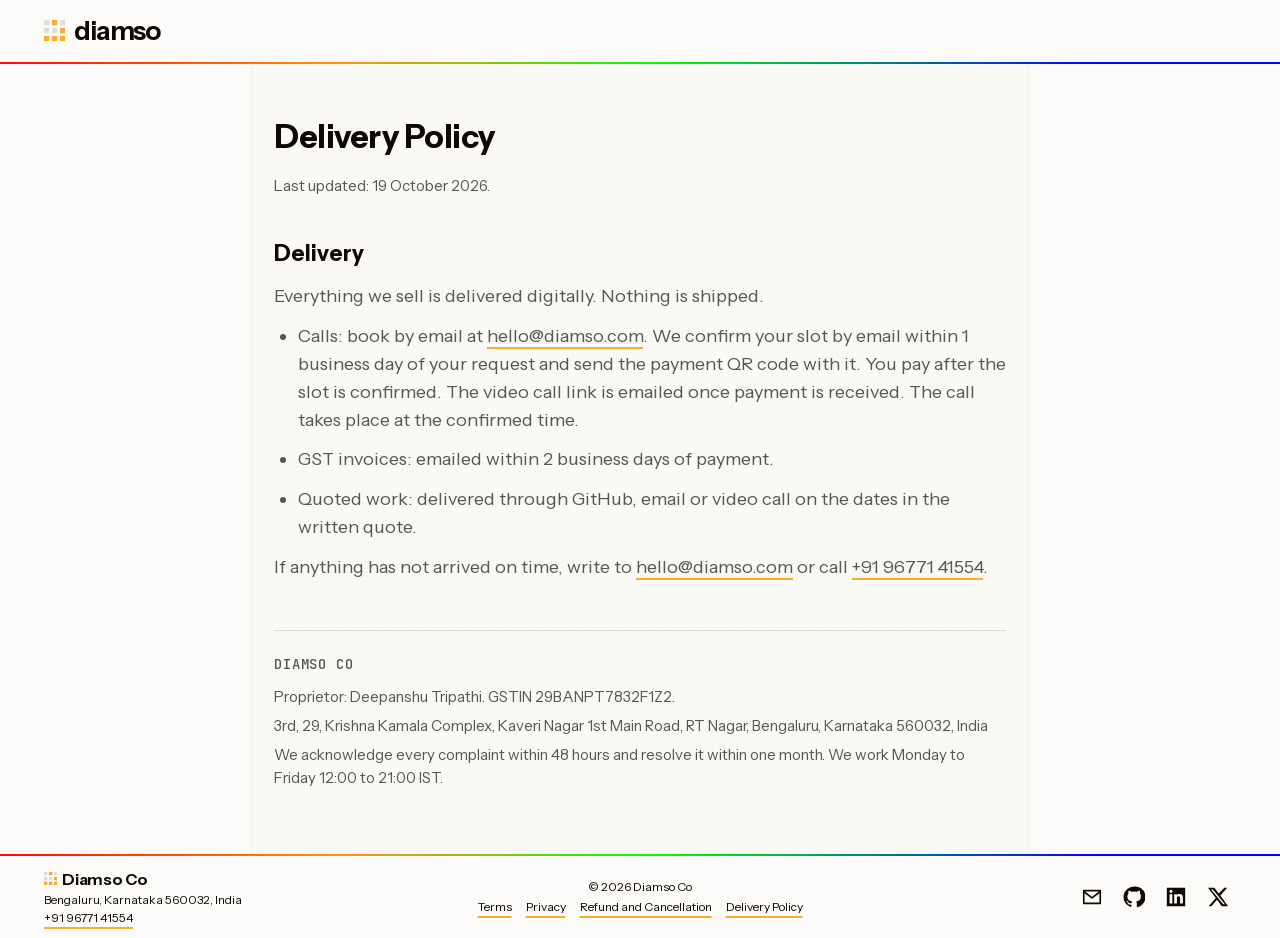
==== commit 98eb183c: "Round 14: booking by email, updated policies, served by Vercel" ====
--- a/delivery.html
+++ b/delivery.html
@@ -17,16 +17,15 @@
 <div class="bar">
 <svg class="sprite" width="0" height="0" aria-hidden="true" focusable="false"><defs><linearGradient id="cube-gloss" x1="0" y1="0" x2=".6" y2="1"><stop offset="0" stop-color="#fff" stop-opacity=".42"/><stop offset=".45" stop-color="#fff" stop-opacity=".06"/><stop offset="1" stop-color="#fff" stop-opacity="0"/></linearGradient></defs><symbol id="diamso-mark" viewBox="0 0 24 24"><path fill="#0D0A03" fill-opacity=".12" d="M0 0h6v6H0zM18 0h6v6h-6zM0 9h6v6H0zM9 9h6v6H9z"/><path fill="#FBAB30" d="M9 0h6v6H9zM18 9h6v6h-6zM0 18h6v6H0zM9 18h6v6H9zM18 18h6v6h-6z"/></symbol></svg>
 <a class="brand" href="index.html#hero" aria-label="Diamso home"><svg class="mark" viewBox="0 0 24 24" aria-hidden="true" focusable="false"><use href="#diamso-mark"/></svg><span>diamso</span></a>
-<div class="coffee-slot" id="coffee"><div class="bmc"><a class="bmc-button" href="index.html#coffee"><svg class="bmc-cup" viewBox="0 0 24 24" fill="#FFDD00" stroke="#0D0A03" stroke-width="1.7" stroke-linecap="round" stroke-linejoin="round" aria-hidden="true"><path d="M5 8h12v7a5 5 0 0 1-5 5h-2a5 5 0 0 1-5-5V8Zm12 1h2a3 3 0 0 1 0 6h-2M4 22h15M8 3v2m4-3v3m4-2v2"/></svg>Buy me a coffee</a></div></div>
 </div>
 <div class="rule" aria-hidden="true"></div>
-</header><main id="main" class="shell policy"><h1>Delivery Policy</h1><p class="updated">Last updated: 30 September 2026.</p><div class="policy-content"><h2>Delivery</h2><p>Everything we sell is delivered digitally. Nothing is shipped.</p>
-<ul><li>Calls: we confirm your slot by email within 1 business day of your request. You pay after the slot is confirmed. The video call link is emailed once payment is received. The call takes place at the confirmed time.</li><li>Coffee: delivered as public commits to the repositories listed under About within 30 days of payment, with a GST invoice emailed within 2 business days.</li><li>GST invoices: emailed within 2 business days of payment.</li><li>Quoted work: delivered through GitHub, email or video call on the dates in the written quote.</li></ul>
+</header><main id="main" class="shell policy"><h1>Delivery Policy</h1><p class="updated">Last updated: 19 October 2026.</p><div class="policy-content"><h2>Delivery</h2><p>Everything we sell is delivered digitally. Nothing is shipped.</p>
+<ul><li>Calls: book by email at <a href="mailto:hello@diamso.com">hello@diamso.com</a>. We confirm your slot by email within 1 business day of your request and send the payment QR code with it. You pay after the slot is confirmed. The video call link is emailed once payment is received. The call takes place at the confirmed time.</li><li>GST invoices: emailed within 2 business days of payment.</li><li>Quoted work: delivered through GitHub, email or video call on the dates in the written quote.</li></ul>
 <p>If anything has not arrived on time, write to <a href="mailto:hello@diamso.com">hello@diamso.com</a> or call <a href="tel:+919677141554">+91 96771 41554</a>.</p></div><aside class="policy-business" aria-label="Business details"><div class="business">
 <h3 class="col-label">Diamso Co</h3>
 <p>Proprietor: Deepanshu Tripathi. GSTIN 29BANPT7832F1Z2.</p>
 <address>3rd, 29, Krishna Kamala Complex, Kaveri Nagar 1st Main Road, RT Nagar, Bengaluru, Karnataka 560032, India</address>
-<p>We answer complaints and questions within 2 business days, Monday to Friday 12:00 to 21:00 IST.</p>
+<p>We acknowledge every complaint within 48 hours and resolve it within one month. We work Monday to Friday 12:00 to 21:00 IST.</p>
 </div></aside></main><footer class="site-footer">
 <div class="rule" aria-hidden="true"></div>
 <div class="footer-bar">
--- a/site.css
+++ b/site.css
@@ -34,11 +34,6 @@
 .mark{display:inline-block;flex:none;width:.82em;height:.82em;vertical-align:-.06em}
 .brand{display:inline-flex;align-items:center;gap:.32em;font-size:26px;font-weight:650;letter-spacing:-.04em;text-decoration:none}
 .footer-name{display:flex;align-items:center;gap:.32em}
-.coffee-slot{flex:none}
-/* Policy pages carry a plain link in place of the coffee panel, styled as the same pill. */
-.site-header a.bmc-button{display:inline-flex;align-items:center;gap:9px;height:44px;padding:6px 16px;border:1px solid #0D0A0333;border-radius:999px;background:var(--paper);font:700 15px/1.4 'Instrument Sans',sans-serif;text-decoration:none;transition:background-color .15s,transform .15s}
-.site-header a.bmc-button:hover{background:#FFDD00;transform:translateY(-2px)}
-.site-header a.bmc-button .bmc-cup{width:22px;height:22px;flex:none}
 .site-footer{position:fixed;inset:auto 0 0;z-index:40;background:#FCFBF9}
 .footer-bar{width:min(1240px,100%);height:82px;margin-inline:auto;padding-inline:24px;display:grid;grid-template-columns:1fr auto 1fr;align-items:center;gap:16px;font-size:12px;line-height:1.5}
 .footer-name{font-size:16px;font-weight:650;letter-spacing:-.02em}
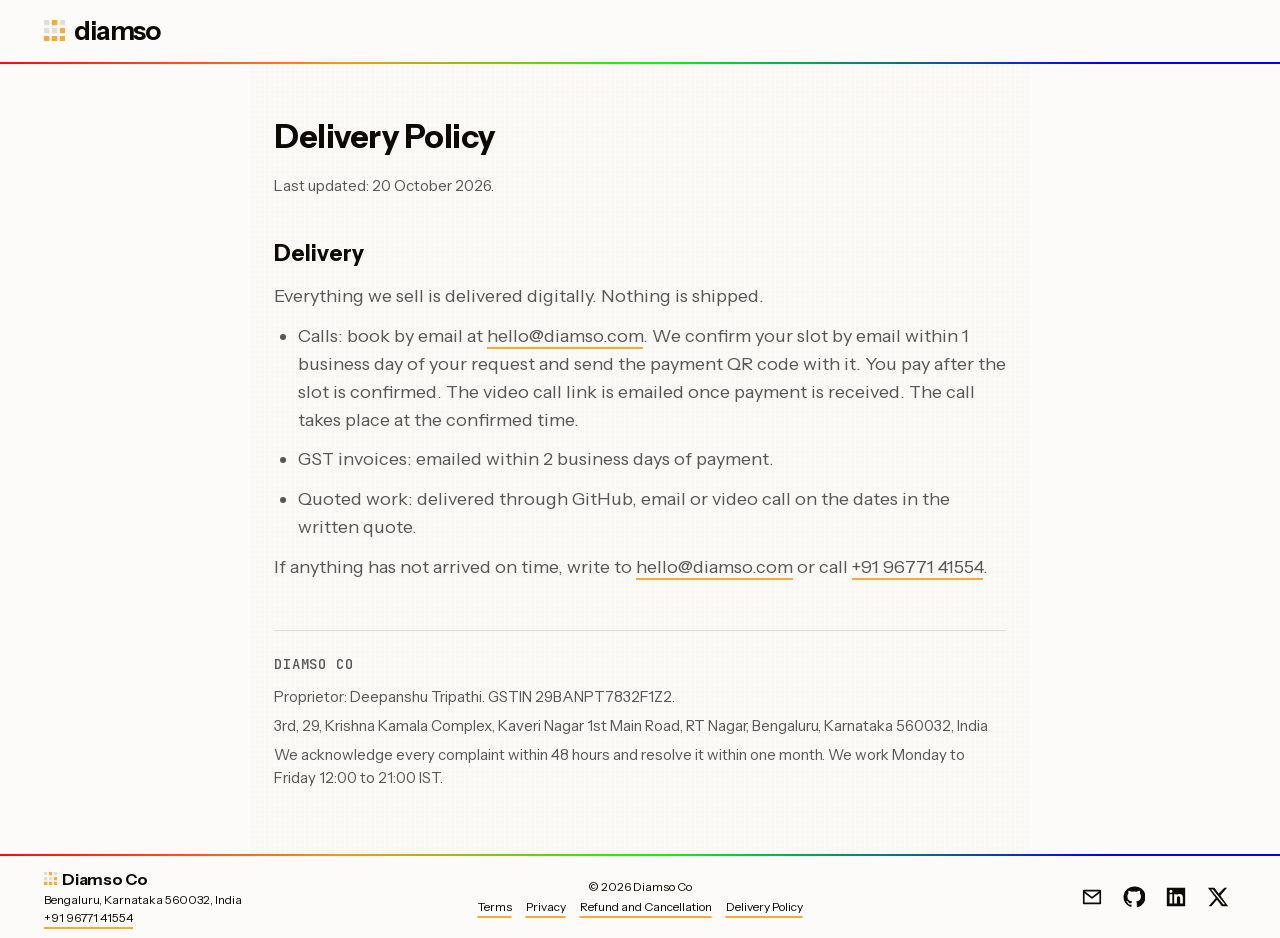
==== commit 5e82fd6b: "Round 14: policies dated 20 October 2026" ====
--- a/delivery.html
+++ b/delivery.html
@@ -19,7 +19,7 @@
 <a class="brand" href="index.html#hero" aria-label="Diamso home"><svg class="mark" viewBox="0 0 24 24" aria-hidden="true" focusable="false"><use href="#diamso-mark"/></svg><span>diamso</span></a>
 </div>
 <div class="rule" aria-hidden="true"></div>
-</header><main id="main" class="shell policy"><h1>Delivery Policy</h1><p class="updated">Last updated: 19 October 2026.</p><div class="policy-content"><h2>Delivery</h2><p>Everything we sell is delivered digitally. Nothing is shipped.</p>
+</header><main id="main" class="shell policy"><h1>Delivery Policy</h1><p class="updated">Last updated: 20 October 2026.</p><div class="policy-content"><h2>Delivery</h2><p>Everything we sell is delivered digitally. Nothing is shipped.</p>
 <ul><li>Calls: book by email at <a href="mailto:hello@diamso.com">hello@diamso.com</a>. We confirm your slot by email within 1 business day of your request and send the payment QR code with it. You pay after the slot is confirmed. The video call link is emailed once payment is received. The call takes place at the confirmed time.</li><li>GST invoices: emailed within 2 business days of payment.</li><li>Quoted work: delivered through GitHub, email or video call on the dates in the written quote.</li></ul>
 <p>If anything has not arrived on time, write to <a href="mailto:hello@diamso.com">hello@diamso.com</a> or call <a href="tel:+919677141554">+91 96771 41554</a>.</p></div><aside class="policy-business" aria-label="Business details"><div class="business">
 <h3 class="col-label">Diamso Co</h3>
